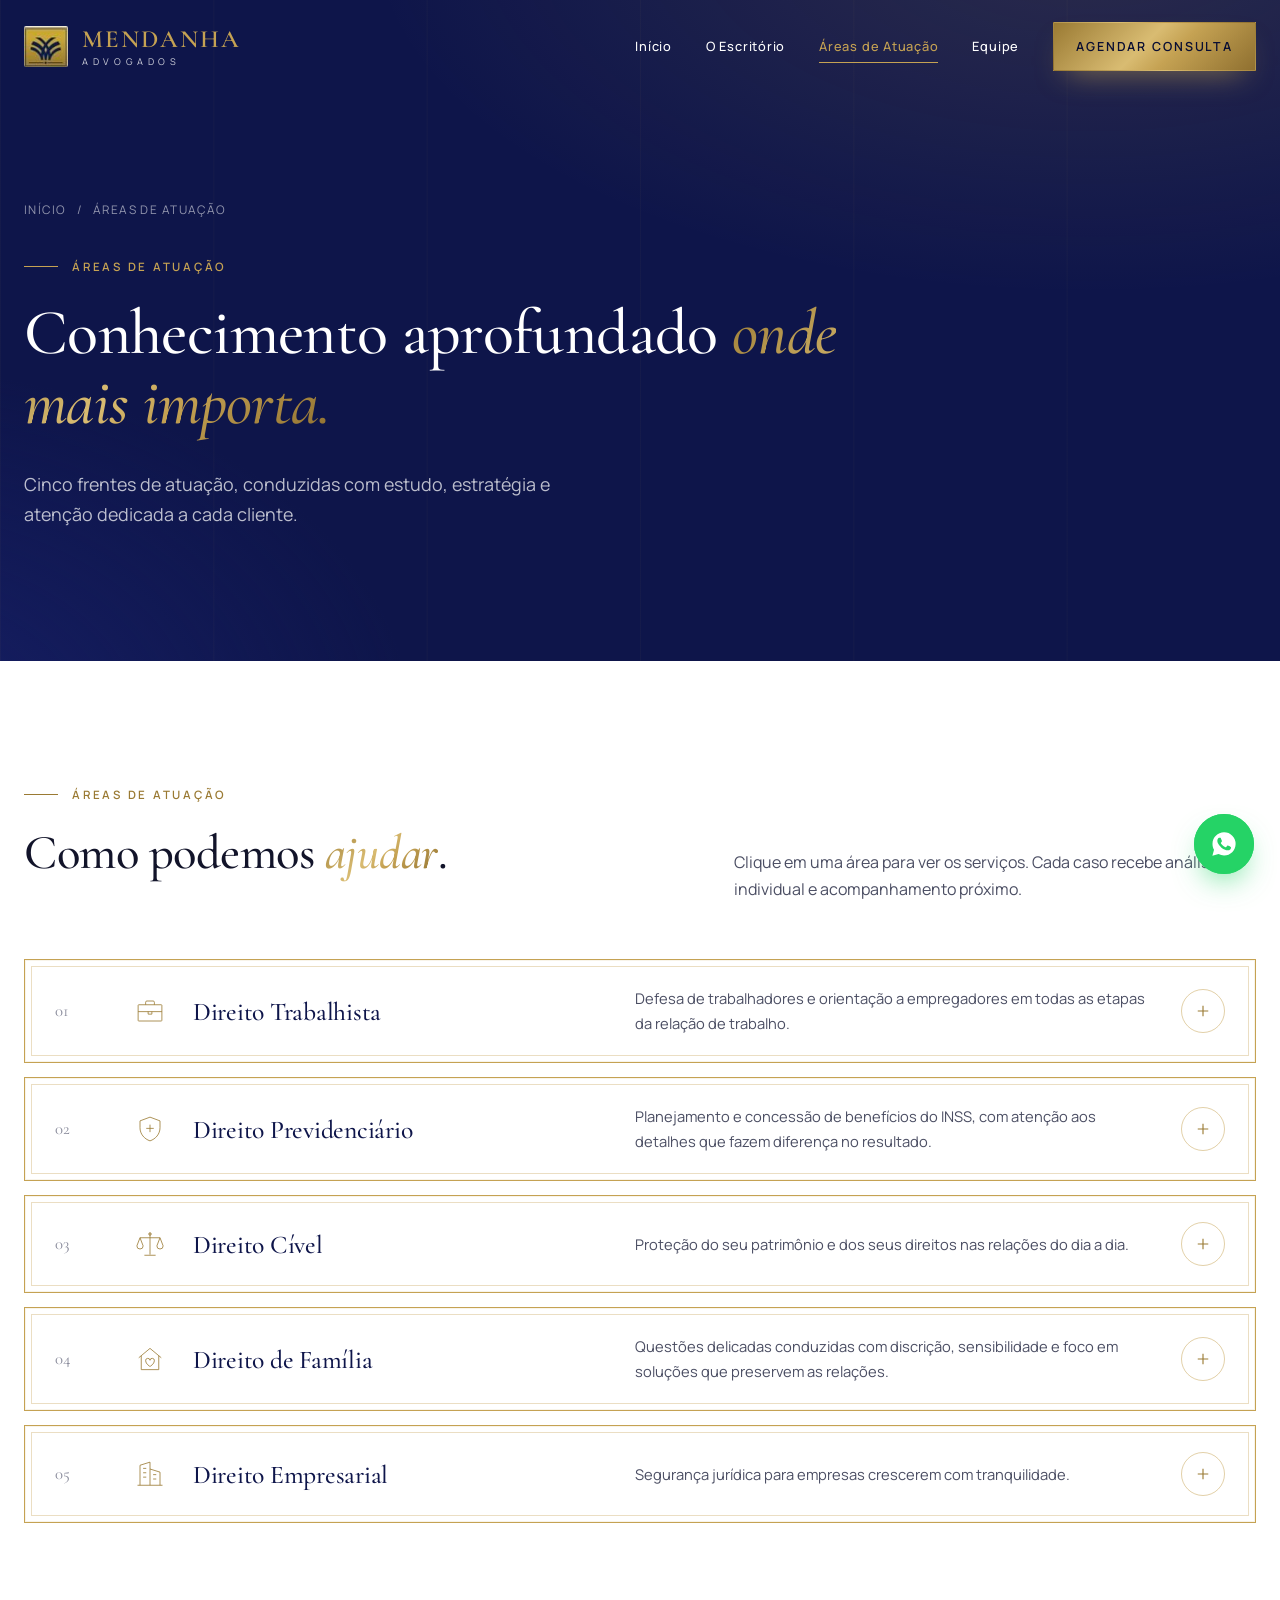
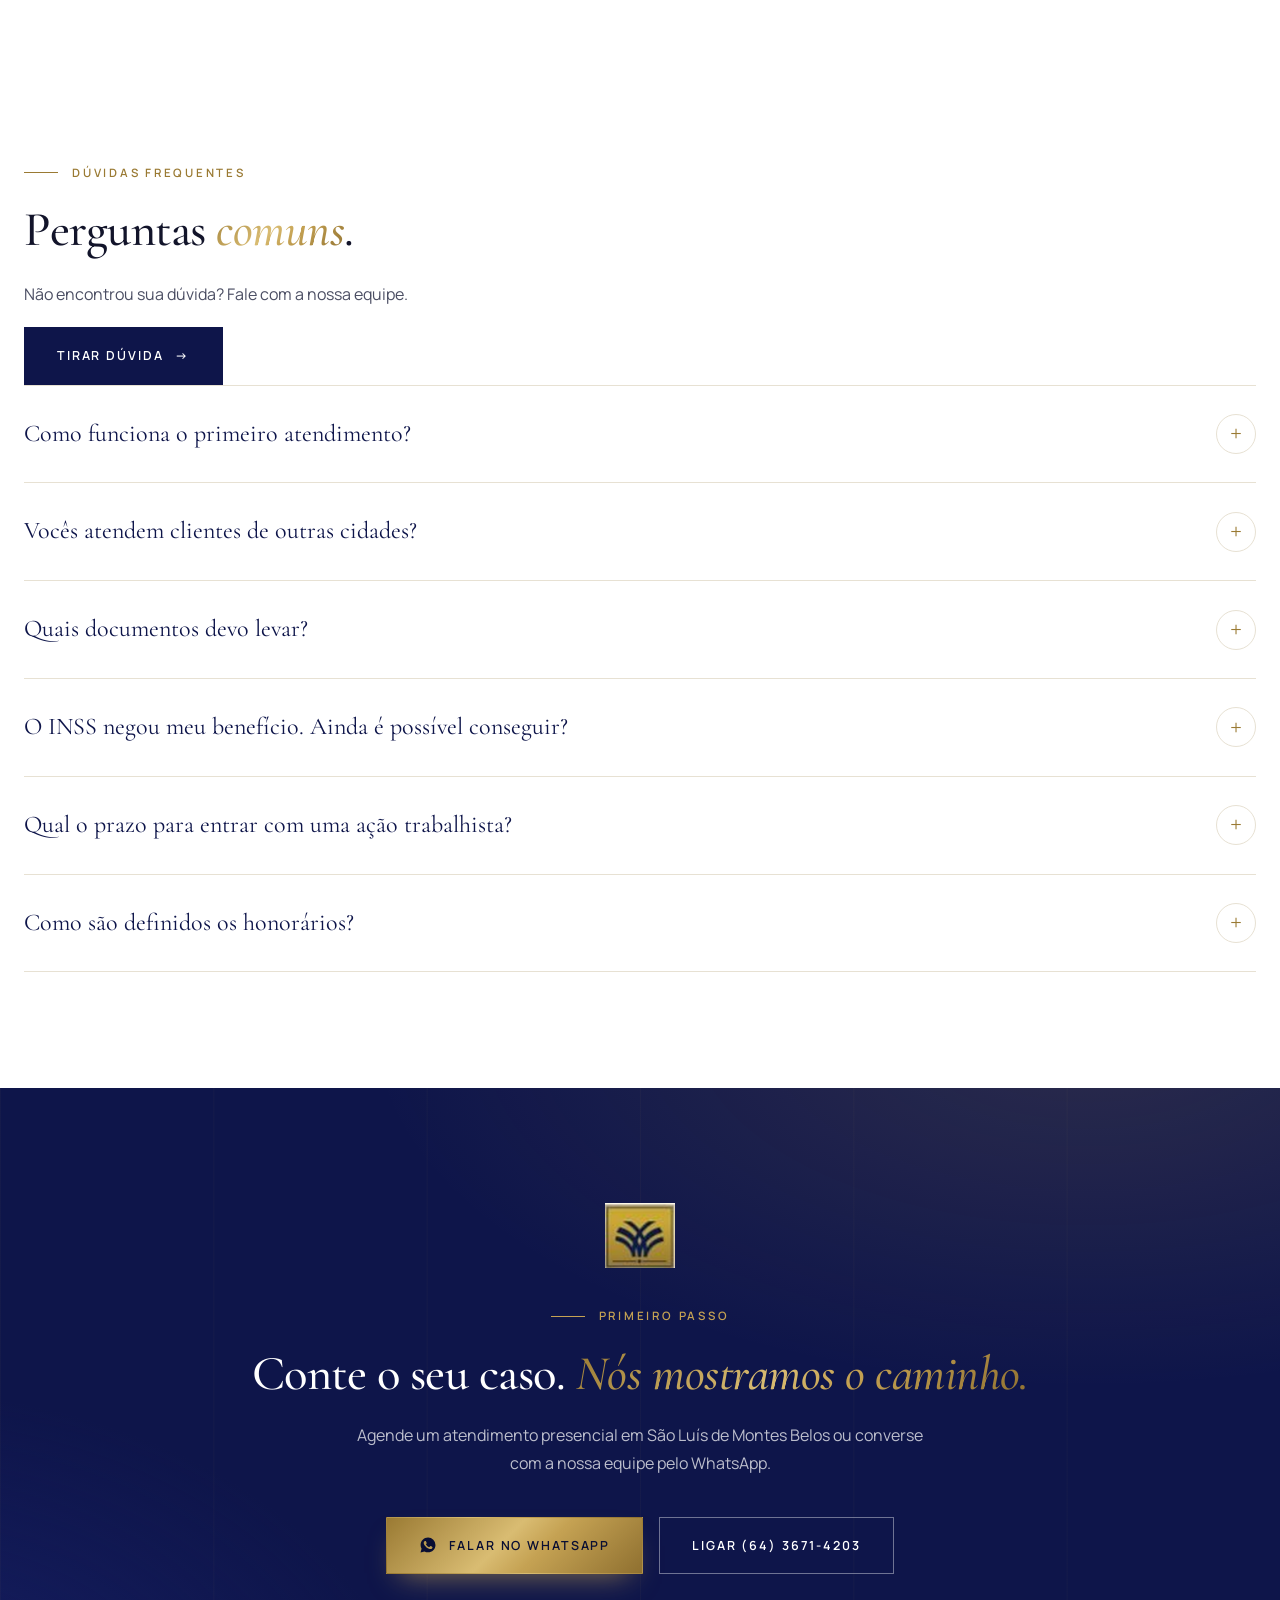
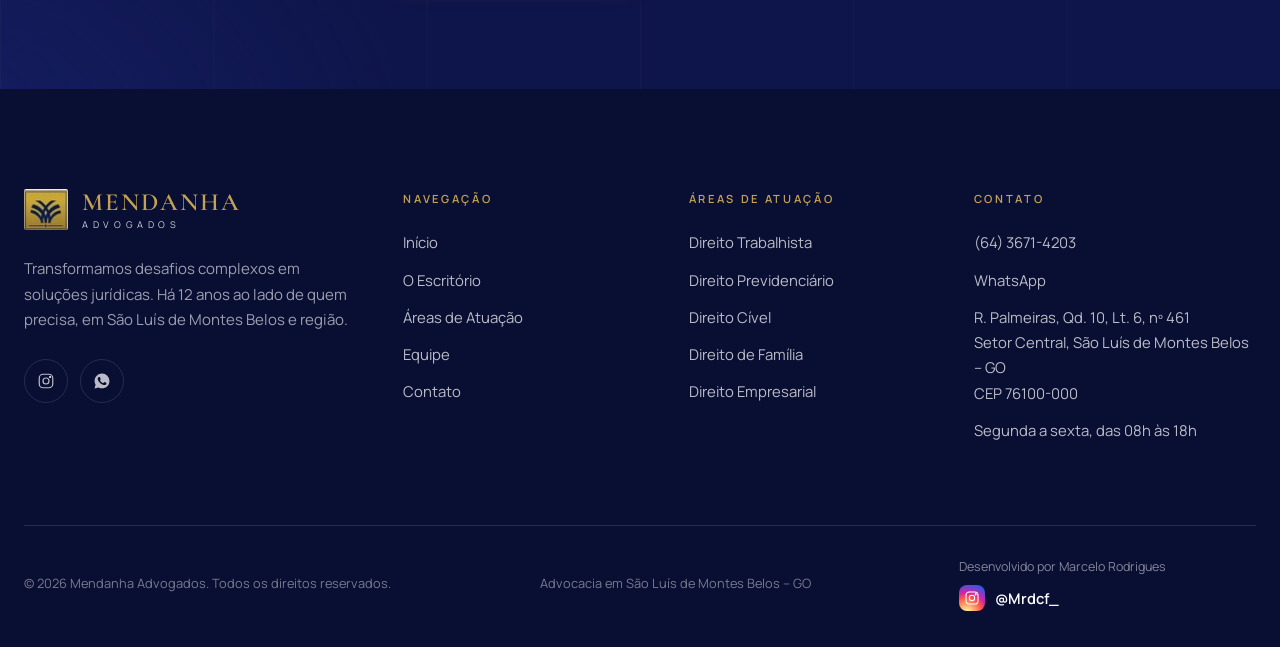
==== areas-de-atuacao.html @ 5f1b8358 "Mendanha-Adivogados" ====
<!doctype html>
<!-- Mendanha Advogados · ÁREAS DE ATUAÇÃO — as 5 áreas com todos os serviços (clique para abrir) e perguntas frequentes -->
<html lang="pt-BR" class="sem-js">
  <head>
    <meta charset="UTF-8" />
    <meta name="viewport" content="width=device-width, initial-scale=1" />
    <title>
      Áreas de Atuação | Advogado Trabalhista e Previdenciário em São Luís de
      Montes Belos - GO
    </title>
    <meta
      name="description"
      content="Direito Trabalhista, Previdenciário (INSS), Cível, Família e Empresarial em São Luís de Montes Belos - GO. Conheça os serviços do Mendanha Advogados."
    />
    <link
      rel="canonical"
      href="https://www.mendanhaadvogados.com.br/areas-de-atuacao.html"
    />
    <meta name="robots" content="index, follow, max-image-preview:large" />
    <meta name="theme-color" content="#0E154A" />

    <!-- SEO local -->
    <meta name="geo.region" content="BR-GO" />
    <meta name="geo.placename" content="São Luís de Montes Belos" />
    <meta name="geo.position" content="-16.5175625;-50.3688125" />
    <meta name="ICBM" content="-16.5175625, -50.3688125" />

    <!-- Compartilhamento (WhatsApp, Facebook, LinkedIn) -->
    <meta property="og:type" content="website" />
    <meta property="og:locale" content="pt_BR" />
    <meta property="og:site_name" content="Mendanha Advogados" />
    <meta
      property="og:title"
      content="Áreas de Atuação | Advogado Trabalhista e Previdenciário em São Luís de Montes Belos - GO"
    />
    <meta
      property="og:description"
      content="Direito Trabalhista, Previdenciário (INSS), Cível, Família e Empresarial em São Luís de Montes Belos - GO. Conheça os serviços do Mendanha Advogados."
    />
    <meta
      property="og:url"
      content="https://www.mendanhaadvogados.com.br/areas-de-atuacao.html"
    />
    <meta
      property="og:image"
      content="https://www.mendanhaadvogados.com.br/imagens/og-image.jpg"
    />
    <meta name="twitter:card" content="summary_large_image" />

    <link rel="icon" type="image/png" href="imagens/favicon.png" />
    <link rel="apple-touch-icon" href="imagens/apple-touch-icon.png" />
    <link rel="preconnect" href="https://fonts.googleapis.com" />
    <link rel="preconnect" href="https://fonts.gstatic.com" crossorigin />
    <link
      rel="stylesheet"
      href="https://fonts.googleapis.com/css2?family=Cormorant+Garamond:ital,wght@0,500;0,600;1,500&family=Manrope:wght@400;500;600&display=swap"
    />
    <link rel="stylesheet" href="estilo.css" />

    <!-- Dados estruturados para o Google -->
    <script type="application/ld+json">
      {
        "@context": "https://schema.org",
        "@type": ["LegalService", "LocalBusiness"],
        "@id": "https://www.mendanhaadvogados.com.br/#escritorio",
        "name": "Mendanha Advogados",
        "alternateName": "Mendanha - Advogados",
        "description": "Escritório de advocacia em São Luís de Montes Belos - GO, com atuação em Direito Trabalhista, Previdenciário, Cível, Família e Empresarial. 12 anos de experiência.",
        "url": "https://www.mendanhaadvogados.com.br/",
        "logo": "https://www.mendanhaadvogados.com.br/imagens/emblema.png",
        "image": [
          "https://www.mendanhaadvogados.com.br/imagens/og-image.jpg",
          "https://www.mendanhaadvogados.com.br/imagens/adriano.webp",
          "https://www.mendanhaadvogados.com.br/imagens/raquel.webp"
        ],
        "telephone": "+556436714203",
        "priceRange": "$$",
        "address": {
          "@type": "PostalAddress",
          "streetAddress": "R. Palmeiras, Qd. 10, Lt. 6, nº 461, Setor Central",
          "addressLocality": "São Luís de Montes Belos",
          "addressRegion": "GO",
          "postalCode": "76100-000",
          "addressCountry": "BR"
        },
        "geo": {
          "@type": "GeoCoordinates",
          "latitude": -16.5175625,
          "longitude": -50.3688125
        },
        "hasMap": "https://www.google.com/maps/search/?api=1&query=Mendanha%20Advogados%2C%20R.%20Palmeiras%2C%20461%2C%20S%C3%A3o%20Lu%C3%ADs%20de%20Montes%20Belos%20-%20GO",
        "openingHoursSpecification": [
          {
            "@type": "OpeningHoursSpecification",
            "dayOfWeek": [
              "Monday",
              "Tuesday",
              "Wednesday",
              "Thursday",
              "Friday"
            ],
            "opens": "08:00",
            "closes": "18:00"
          }
        ],
        "areaServed": [
          { "@type": "City", "name": "São Luís de Montes Belos" },
          { "@type": "State", "name": "Goiás" }
        ],
        "knowsAbout": [
          "Direito Trabalhista",
          "Direito Previdenciário",
          "Direito Cível",
          "Direito de Família",
          "Direito Empresarial"
        ],
        "sameAs": ["https://www.instagram.com/mendanhaadvogados/"],
        "employee": [
          {
            "@type": "Person",
            "name": "Adriano Luis Mendanha",
            "jobTitle": "Advogado e Presidente da OAB Subseção São Luís de Montes Belos",
            "image": "https://www.mendanhaadvogados.com.br/imagens/adriano.webp"
          },
          {
            "@type": "Person",
            "name": "Raquel Mendanha",
            "jobTitle": "Advogada",
            "image": "https://www.mendanhaadvogados.com.br/imagens/raquel.webp"
          },
          {
            "@type": "Person",
            "name": "Aline Vieira",
            "jobTitle": "Advogada",
            "image": "https://www.mendanhaadvogados.com.br/imagens/aline.webp"
          },
          {
            "@type": "Person",
            "name": "Flaviany Mendanha",
            "jobTitle": "Administração",
            "image": "https://www.mendanhaadvogados.com.br/imagens/flaviany.webp"
          }
        ],
        "contactPoint": {
          "@type": "ContactPoint",
          "telephone": "+556436714203",
          "contactType": "customer service",
          "areaServed": "BR",
          "availableLanguage": "Portuguese"
        }
      }
    </script>
    <script type="application/ld+json">
      {
        "@context": "https://schema.org",
        "@type": "BreadcrumbList",
        "itemListElement": [
          {
            "@type": "ListItem",
            "position": 1,
            "name": "Início",
            "item": "https://www.mendanhaadvogados.com.br/"
          },
          {
            "@type": "ListItem",
            "position": 2,
            "name": "Áreas de Atuação",
            "item": "https://www.mendanhaadvogados.com.br/areas-de-atuacao.html"
          }
        ]
      }
    </script>
    <script type="application/ld+json">
      {
        "@context": "https://schema.org",
        "@type": "FAQPage",
        "mainEntity": [
          {
            "@type": "Question",
            "name": "Como funciona o primeiro atendimento?",
            "acceptedAnswer": {
              "@type": "Answer",
              "text": "É uma conversa para entendermos sua situação e explicarmos as possibilidades. Pode ser presencial, em nosso escritório em São Luís de Montes Belos, ou on-line."
            }
          },
          {
            "@type": "Question",
            "name": "Vocês atendem clientes de outras cidades?",
            "acceptedAnswer": {
              "@type": "Answer",
              "text": "Sim. Atendemos toda a região e também clientes de outras cidades, com reuniões on-line, envio digital de documentos e assinatura eletrônica."
            }
          },
          {
            "@type": "Question",
            "name": "Quais documentos devo levar?",
            "acceptedAnswer": {
              "@type": "Answer",
              "text": "Tudo o que estiver relacionado ao caso: documentos pessoais, contratos, carteira de trabalho, comprovantes, laudos médicos, extrato do CNIS e mensagens. Na dúvida, traga — nós ajudamos a organizar."
            }
          },
          {
            "@type": "Question",
            "name": "O INSS negou meu benefício. Ainda é possível conseguir?",
            "acceptedAnswer": {
              "@type": "Answer",
              "text": "Em muitos casos, sim. Analisamos o motivo do indeferimento e avaliamos o recurso administrativo ou a ação judicial mais adequada."
            }
          },
          {
            "@type": "Question",
            "name": "Qual o prazo para entrar com uma ação trabalhista?",
            "acceptedAnswer": {
              "@type": "Answer",
              "text": "Em regra, até 2 anos após o fim do contrato, podendo cobrar direitos dos últimos 5 anos. Por isso, é importante buscar orientação o quanto antes."
            }
          },
          {
            "@type": "Question",
            "name": "Como são definidos os honorários?",
            "acceptedAnswer": {
              "@type": "Answer",
              "text": "Os honorários são apresentados com transparência após a análise do caso, observando a tabela da OAB-GO, e formalizados em contrato."
            }
          }
        ]
      }
    </script>
  </head>
  <body>
    <a class="pular-conteudo" href="#conteudo">Pular para o conteúdo</a>
    <header class="cabecalho">
      <div class="limite">
        <a
          href="index.html"
          class="marca"
          aria-label="Mendanha Advogados — página inicial"
        >
          <img src="imagens/emblema.png" alt="" width="44" height="41" />
          <span class="marca-texto"
            ><strong>MENDANHA</strong><span>Advogados</span></span
          >
        </a>
        <button
          class="botao-menu"
          aria-label="Abrir menu"
          aria-expanded="false"
          aria-controls="menu"
        >
          <span></span><span></span><span></span>
        </button>
        <nav class="menu" id="menu" aria-label="Principal">
          <a href="index.html">Início</a>
          <a href="escritorio.html">O Escritório</a>
          <a href="areas-de-atuacao.html" class="ativo" aria-current="page"
            >Áreas de Atuação</a
          >
          <a href="equipe.html">Equipe</a>
          <a href="contato.html" class="botao botao-dourado"
            >Agendar consulta</a
          >
        </nav>
      </div>
    </header>

    <main id="conteudo">
      <!-- ===================== TÍTULO DA PÁGINA ===================== -->
      <section class="titulo-pagina escuro escuro-textura linhas-douradas">
        <div class="limite">
          <nav class="trilha revelar" aria-label="Você está em">
            <a href="index.html">Início</a><span>/</span
            ><span>Áreas de Atuação</span>
          </nav>
          <span class="sobretitulo revelar">Áreas de atuação</span>
          <h1 class="revelar atraso-1">
            Conhecimento aprofundado
            <span class="destaque-dourado">onde mais importa.</span>
          </h1>
          <p class="texto-destaque revelar atraso-2">
            Cinco frentes de atuação, conduzidas com estudo, estratégia e
            atenção dedicada a cada cliente.
          </p>
        </div>
      </section>
      <!-- ===================== ÁREAS DE ATUAÇÃO (clique para ver os serviços) ===================== -->
      <section class="secao fundo-branco" aria-labelledby="areas-titulo">
        <div class="limite">
          <div class="secao-cabecalho">
            <div class="revelar">
              <span class="sobretitulo">Áreas de atuação</span>
              <h2 id="areas-titulo">
                Como podemos <span class="destaque-dourado">ajudar</span>.
              </h2>
            </div>
            <p class="revelar atraso-1">
              Clique em uma área para ver os serviços. Cada caso recebe análise
              individual e acompanhamento próximo.
            </p>
          </div>
          <div class="areas-lista">
            <details class="area-item revelar" id="trabalhista">
              <summary class="area-linha">
                <span class="numero">01</span>
                <svg
                  class="area-icone"
                  viewBox="0 0 48 48"
                  fill="none"
                  stroke="currentColor"
                  stroke-width="1.3"
                  aria-hidden="true"
                >
                  <rect x="5" y="14" width="38" height="26" rx="1" />
                  <path
                    d="M17 14v-4a2 2 0 0 1 2-2h10a2 2 0 0 1 2 2v4M5 25h38M21 25v4h6v-4"
                  />
                </svg>
                <h3>Direito Trabalhista</h3>
                <p>
                  Defesa de trabalhadores e orientação a empregadores em todas
                  as etapas da relação de trabalho.
                </p>
                <span class="botao-seta"
                  ><svg
                    viewBox="0 0 24 24"
                    fill="none"
                    stroke="currentColor"
                    stroke-width="1.5"
                    aria-hidden="true"
                  >
                    <path d="M12 5v14M5 12h14" /></svg
                ></span>
              </summary>
              <div class="area-conteudo">
                <div class="servicos-lista">
                  <div class="servico">
                    <h4>Verbas rescisórias</h4>
                    <p>
                      Cálculo e cobrança de saldo de salário, férias, 13º, FGTS
                      e multa de 40%.
                    </p>
                  </div>
                  <div class="servico">
                    <h4>Horas extras e adicionais</h4>
                    <p>
                      Jornada, insalubridade, periculosidade e adicional
                      noturno.
                    </p>
                  </div>
                  <div class="servico">
                    <h4>Assédio moral e sexual</h4>
                    <p>
                      Proteção da dignidade e reparação por danos no ambiente de
                      trabalho.
                    </p>
                  </div>
                  <div class="servico">
                    <h4>Acidente e doença ocupacional</h4>
                    <p>
                      Estabilidade, indenizações e reconhecimento do nexo com o
                      trabalho.
                    </p>
                  </div>
                  <div class="servico">
                    <h4>Vínculo empregatício</h4>
                    <p>
                      Reconhecimento de vínculo e anotação na carteira de
                      trabalho.
                    </p>
                  </div>
                  <div class="servico">
                    <h4>Assessoria a empresas</h4>
                    <p>
                      Prevenção de passivos, contratos e defesa em reclamações
                      trabalhistas.
                    </p>
                  </div>
                </div>
                <a
                  class="link-seta"
                  href="https://wa.me/message/4RAAFVGWKLFQA1"
                  target="_blank"
                  rel="noopener"
                  >Falar sobre meu caso <span>→</span></a
                >
              </div>
            </details>
            <details class="area-item revelar" id="previdenciario">
              <summary class="area-linha">
                <span class="numero">02</span>
                <svg
                  class="area-icone"
                  viewBox="0 0 48 48"
                  fill="none"
                  stroke="currentColor"
                  stroke-width="1.3"
                  aria-hidden="true"
                >
                  <path
                    d="M24 5 8 11v11c0 10 7 18 16 21 9-3 16-11 16-21V11L24 5Z"
                  />
                  <path d="M24 17v12M18 23h12" />
                </svg>
                <h3>Direito Previdenciário</h3>
                <p>
                  Planejamento e concessão de benefícios do INSS, com atenção
                  aos detalhes que fazem diferença no resultado.
                </p>
                <span class="botao-seta"
                  ><svg
                    viewBox="0 0 24 24"
                    fill="none"
                    stroke="currentColor"
                    stroke-width="1.5"
                    aria-hidden="true"
                  >
                    <path d="M12 5v14M5 12h14" /></svg
                ></span>
              </summary>
              <div class="area-conteudo">
                <div class="servicos-lista">
                  <div class="servico">
                    <h4>Aposentadorias</h4>
                    <p>
                      Por idade, tempo de contribuição, especial, rural e
                      híbrida (rural + urbana).
                    </p>
                  </div>
                  <div class="servico">
                    <h4>Salário-maternidade</h4>
                    <p>
                      Inclusive em casos de adoção, guarda para adoção e
                      múltiplos vínculos.
                    </p>
                  </div>
                  <div class="servico">
                    <h4>Auxílio por incapacidade</h4>
                    <p>
                      Auxílio-doença, aposentadoria por invalidez e
                      auxílio-acidente.
                    </p>
                  </div>
                  <div class="servico">
                    <h4>BPC/LOAS</h4>
                    <p>
                      Benefício assistencial à pessoa com deficiência —
                      incluindo pessoas com TEA — e ao idoso.
                    </p>
                  </div>
                  <div class="servico">
                    <h4>Pensão por morte</h4>
                    <p>Garantia do benefício aos dependentes do segurado.</p>
                  </div>
                  <div class="servico">
                    <h4>Revisões e planejamento</h4>
                    <p>
                      Revisão de benefícios e planejamento previdenciário
                      personalizado.
                    </p>
                  </div>
                </div>
                <a
                  class="link-seta"
                  href="https://wa.me/message/4RAAFVGWKLFQA1"
                  target="_blank"
                  rel="noopener"
                  >Falar sobre meu caso <span>→</span></a
                >
              </div>
            </details>
            <details class="area-item revelar" id="civel">
              <summary class="area-linha">
                <span class="numero">03</span>
                <svg
                  class="area-icone"
                  viewBox="0 0 48 48"
                  fill="none"
                  stroke="currentColor"
                  stroke-width="1.3"
                  aria-hidden="true"
                >
                  <path
                    d="M24 6v35M15 42h18M8 14h32M8 14 3 27a5 5 0 0 0 10 0L8 14Zm32 0-5 13a5 5 0 0 0 10 0l-5-13Z"
                  />
                  <circle cx="24" cy="8" r="2" />
                </svg>
                <h3>Direito Cível</h3>
                <p>
                  Proteção do seu patrimônio e dos seus direitos nas relações do
                  dia a dia.
                </p>
                <span class="botao-seta"
                  ><svg
                    viewBox="0 0 24 24"
                    fill="none"
                    stroke="currentColor"
                    stroke-width="1.5"
                    aria-hidden="true"
                  >
                    <path d="M12 5v14M5 12h14" /></svg
                ></span>
              </summary>
              <div class="area-conteudo">
                <div class="servicos-lista">
                  <div class="servico">
                    <h4>Contratos</h4>
                    <p>
                      Elaboração, revisão e discussão de contratos em geral.
                    </p>
                  </div>
                  <div class="servico">
                    <h4>Indenizações</h4>
                    <p>Ações por danos materiais e morais.</p>
                  </div>
                  <div class="servico">
                    <h4>Direito do consumidor</h4>
                    <p>
                      Cobranças indevidas, negativação, produtos e serviços com
                      defeito.
                    </p>
                  </div>
                  <div class="servico">
                    <h4>Imobiliário</h4>
                    <p>
                      Compra e venda, usucapião, locação e regularização de
                      imóveis.
                    </p>
                  </div>
                  <div class="servico">
                    <h4>Cobranças e execuções</h4>
                    <p>Recuperação de créditos e defesa em execuções.</p>
                  </div>
                  <div class="servico">
                    <h4>Processo civil</h4>
                    <p>
                      Atuação técnica em todas as instâncias da Justiça comum.
                    </p>
                  </div>
                </div>
                <a
                  class="link-seta"
                  href="https://wa.me/message/4RAAFVGWKLFQA1"
                  target="_blank"
                  rel="noopener"
                  >Falar sobre meu caso <span>→</span></a
                >
              </div>
            </details>
            <details class="area-item revelar" id="familia">
              <summary class="area-linha">
                <span class="numero">04</span>
                <svg
                  class="area-icone"
                  viewBox="0 0 48 48"
                  fill="none"
                  stroke="currentColor"
                  stroke-width="1.3"
                  aria-hidden="true"
                >
                  <path d="M6 22 24 7l18 15M10 19v22h28V19" />
                  <path
                    d="M24 36s-7-4.2-7-9a3.5 3.5 0 0 1 7-1 3.5 3.5 0 0 1 7 1c0 4.8-7 9-7 9Z"
                  />
                </svg>
                <h3>Direito de Família</h3>
                <p>
                  Questões delicadas conduzidas com discrição, sensibilidade e
                  foco em soluções que preservem as relações.
                </p>
                <span class="botao-seta"
                  ><svg
                    viewBox="0 0 24 24"
                    fill="none"
                    stroke="currentColor"
                    stroke-width="1.5"
                    aria-hidden="true"
                  >
                    <path d="M12 5v14M5 12h14" /></svg
                ></span>
              </summary>
              <div class="area-conteudo">
                <div class="servicos-lista">
                  <div class="servico">
                    <h4>Divórcio</h4>
                    <p>Consensual ou litigioso, judicial ou em cartório.</p>
                  </div>
                  <div class="servico">
                    <h4>União estável</h4>
                    <p>Reconhecimento, dissolução e partilha de bens.</p>
                  </div>
                  <div class="servico">
                    <h4>Guarda e convivência</h4>
                    <p>
                      Guarda compartilhada ou unilateral e regime de
                      convivência.
                    </p>
                  </div>
                  <div class="servico">
                    <h4>Pensão alimentícia</h4>
                    <p>Fixação, revisão, exoneração e execução de alimentos.</p>
                  </div>
                  <div class="servico">
                    <h4>Inventário e partilha</h4>
                    <p>
                      Judicial ou extrajudicial, com planejamento sucessório.
                    </p>
                  </div>
                  <div class="servico">
                    <h4>Paternidade</h4>
                    <p>Investigação e reconhecimento de paternidade.</p>
                  </div>
                </div>
                <a
                  class="link-seta"
                  href="https://wa.me/message/4RAAFVGWKLFQA1"
                  target="_blank"
                  rel="noopener"
                  >Falar sobre meu caso <span>→</span></a
                >
              </div>
            </details>
            <details class="area-item revelar" id="empresarial">
              <summary class="area-linha">
                <span class="numero">05</span>
                <svg
                  class="area-icone"
                  viewBox="0 0 48 48"
                  fill="none"
                  stroke="currentColor"
                  stroke-width="1.3"
                  aria-hidden="true"
                >
                  <path
                    d="M8 42V10l16-5v37M24 16l16 5v21M4 42h40M13 15h5M13 22h5M13 29h5M29 25h5M29 32h5"
                  />
                </svg>
                <h3>Direito Empresarial</h3>
                <p>
                  Segurança jurídica para empresas crescerem com tranquilidade.
                </p>
                <span class="botao-seta"
                  ><svg
                    viewBox="0 0 24 24"
                    fill="none"
                    stroke="currentColor"
                    stroke-width="1.5"
                    aria-hidden="true"
                  >
                    <path d="M12 5v14M5 12h14" /></svg
                ></span>
              </summary>
              <div class="area-conteudo">
                <div class="servicos-lista">
                  <div class="servico">
                    <h4>Constituição de empresas</h4>
                    <p>Abertura, contrato social e alterações societárias.</p>
                  </div>
                  <div class="servico">
                    <h4>Contratos empresariais</h4>
                    <p>
                      Elaboração e revisão de contratos com clientes,
                      fornecedores e parceiros.
                    </p>
                  </div>
                  <div class="servico">
                    <h4>Assessoria preventiva</h4>
                    <p>Consultoria contínua para reduzir riscos jurídicos.</p>
                  </div>
                  <div class="servico">
                    <h4>Recuperação de crédito</h4>
                    <p>Cobrança extrajudicial e judicial de inadimplentes.</p>
                  </div>
                  <div class="servico">
                    <h4>Relações de trabalho</h4>
                    <p>Rotinas trabalhistas e prevenção de passivos.</p>
                  </div>
                  <div class="servico">
                    <h4>Negociações</h4>
                    <p>
                      Apoio jurídico em acordos, parcerias e negociações
                      estratégicas.
                    </p>
                  </div>
                </div>
                <a
                  class="link-seta"
                  href="https://wa.me/message/4RAAFVGWKLFQA1"
                  target="_blank"
                  rel="noopener"
                  >Falar sobre meu caso <span>→</span></a
                >
              </div>
            </details>
          </div>
        </div>
      </section>
      <!-- ===================== PERGUNTAS FREQUENTES ===================== -->
      <section
        class="secao fundo-branco"
        id="duvidas"
        aria-labelledby="faq-titulo"
      >
        <div class="limite duas-colunas" style="align-items: start">
          <div class="revelar">
            <span class="sobretitulo">Dúvidas frequentes</span>
            <h2 id="faq-titulo">
              Perguntas <span class="destaque-dourado">comuns</span>.
            </h2>
            <p>Não encontrou sua dúvida? Fale com a nossa equipe.</p>
            <a
              class="botao botao-azul"
              href="https://wa.me/message/4RAAFVGWKLFQA1"
              target="_blank"
              rel="noopener"
              >Tirar dúvida <span class="seta">→</span></a
            >
          </div>
          <div class="duvidas-lista revelar atraso-1">
            <details>
              <summary>Como funciona o primeiro atendimento?</summary>
              <p>
                É uma conversa para entendermos sua situação e explicarmos as
                possibilidades. Pode ser presencial, em nosso escritório em São
                Luís de Montes Belos, ou on-line.
              </p>
            </details>
            <details>
              <summary>Vocês atendem clientes de outras cidades?</summary>
              <p>
                Sim. Atendemos toda a região e também clientes de outras
                cidades, com reuniões on-line, envio digital de documentos e
                assinatura eletrônica.
              </p>
            </details>
            <details>
              <summary>Quais documentos devo levar?</summary>
              <p>
                Tudo o que estiver relacionado ao caso: documentos pessoais,
                contratos, carteira de trabalho, comprovantes, laudos médicos,
                extrato do CNIS e mensagens. Na dúvida, traga — nós ajudamos a
                organizar.
              </p>
            </details>
            <details>
              <summary>
                O INSS negou meu benefício. Ainda é possível conseguir?
              </summary>
              <p>
                Em muitos casos, sim. Analisamos o motivo do indeferimento e
                avaliamos o recurso administrativo ou a ação judicial mais
                adequada.
              </p>
            </details>
            <details>
              <summary>
                Qual o prazo para entrar com uma ação trabalhista?
              </summary>
              <p>
                Em regra, até 2 anos após o fim do contrato, podendo cobrar
                direitos dos últimos 5 anos. Por isso, é importante buscar
                orientação o quanto antes.
              </p>
            </details>
            <details>
              <summary>Como são definidos os honorários?</summary>
              <p>
                Os honorários são apresentados com transparência após a análise
                do caso, observando a tabela da OAB-GO, e formalizados em
                contrato.
              </p>
            </details>
          </div>
        </div>
      </section>
      <!-- ===================== CHAMADA FINAL ===================== -->
      <section class="secao chamada escuro escuro-textura linhas-douradas">
        <div class="limite">
          <img
            class="chamada-emblema revelar"
            src="imagens/emblema.png"
            alt=""
            width="70"
            height="65"
            loading="lazy"
          />
          <span class="sobretitulo revelar">Primeiro passo</span>
          <h2 class="revelar atraso-1">
            Conte o seu caso.
            <span class="destaque-dourado">Nós mostramos o caminho.</span>
          </h2>
          <p class="revelar atraso-2">
            Agende um atendimento presencial em São Luís de Montes Belos ou
            converse com a nossa equipe pelo WhatsApp.
          </p>
          <div class="acoes revelar atraso-3">
            <a
              class="botao botao-dourado"
              href="https://wa.me/message/4RAAFVGWKLFQA1"
              target="_blank"
              rel="noopener"
              ><svg viewBox="0 0 24 24" fill="currentColor" aria-hidden="true">
                <path
                  d="M12.04 2C6.58 2 2.13 6.45 2.13 11.91c0 1.75.46 3.45 1.32 4.95L2.05 22l5.25-1.38a9.9 9.9 0 0 0 4.74 1.21h.01c5.46 0 9.91-4.45 9.91-9.91A9.86 9.86 0 0 0 12.04 2Zm5.8 14.06c-.24.68-1.42 1.3-1.95 1.35-.5.05-1.13.07-1.82-.11-.42-.13-.96-.31-1.65-.61-2.9-1.25-4.79-4.17-4.94-4.36-.14-.2-1.18-1.57-1.18-3 0-1.42.75-2.12 1.01-2.41.27-.29.58-.36.78-.36h.56c.18 0 .42-.07.66.5.24.58.82 2 .89 2.15.07.14.12.31.02.5-.1.2-.14.31-.29.48-.14.17-.3.38-.43.51-.14.14-.29.3-.13.59.17.29.74 1.22 1.59 1.98 1.09.97 2.01 1.27 2.3 1.42.29.14.45.12.62-.07.17-.2.71-.83.9-1.12.19-.29.38-.24.64-.14.27.1 1.68.79 1.97.94.29.14.48.21.55.33.07.12.07.7-.17 1.38Z"
                />
              </svg>
              Falar no WhatsApp</a
            >
            <a class="botao botao-contorno" href="tel:+556436714203"
              >Ligar (64) 3671-4203</a
            >
          </div>
        </div>
      </section>
    </main>

    <footer class="rodape">
      <div class="limite">
        <div class="rodape-grade">
          <div>
            <a href="index.html" class="marca"
              ><img
                src="imagens/emblema.png"
                alt=""
                width="44"
                height="41"
                loading="lazy"
              /><span class="marca-texto"
                ><strong>MENDANHA</strong><span>Advogados</span></span
              ></a
            >
            <p>
              Transformamos desafios complexos em soluções jurídicas. Há 12 anos
              ao lado de quem precisa, em São Luís de Montes Belos e região.
            </p>
            <div class="redes-sociais">
              <a
                href="https://www.instagram.com/mendanhaadvogados/"
                target="_blank"
                rel="noopener"
                aria-label="Instagram"
                ><svg
                  viewBox="0 0 24 24"
                  fill="none"
                  stroke="currentColor"
                  stroke-width="1.6"
                  aria-hidden="true"
                >
                  <rect x="3" y="3" width="18" height="18" rx="5" />
                  <circle cx="12" cy="12" r="4" />
                  <circle cx="17.5" cy="6.5" r=".8" fill="currentColor" /></svg
              ></a>
              <a
                href="https://wa.me/message/4RAAFVGWKLFQA1"
                target="_blank"
                rel="noopener"
                aria-label="WhatsApp"
                ><svg
                  viewBox="0 0 24 24"
                  fill="currentColor"
                  aria-hidden="true"
                >
                  <path
                    d="M12.04 2C6.58 2 2.13 6.45 2.13 11.91c0 1.75.46 3.45 1.32 4.95L2.05 22l5.25-1.38a9.9 9.9 0 0 0 4.74 1.21h.01c5.46 0 9.91-4.45 9.91-9.91A9.86 9.86 0 0 0 12.04 2Zm5.8 14.06c-.24.68-1.42 1.3-1.95 1.35-.5.05-1.13.07-1.82-.11-.42-.13-.96-.31-1.65-.61-2.9-1.25-4.79-4.17-4.94-4.36-.14-.2-1.18-1.57-1.18-3 0-1.42.75-2.12 1.01-2.41.27-.29.58-.36.78-.36h.56c.18 0 .42-.07.66.5.24.58.82 2 .89 2.15.07.14.12.31.02.5-.1.2-.14.31-.29.48-.14.17-.3.38-.43.51-.14.14-.29.3-.13.59.17.29.74 1.22 1.59 1.98 1.09.97 2.01 1.27 2.3 1.42.29.14.45.12.62-.07.17-.2.71-.83.9-1.12.19-.29.38-.24.64-.14.27.1 1.68.79 1.97.94.29.14.48.21.55.33.07.12.07.7-.17 1.38Z"
                  /></svg
              ></a>
            </div>
          </div>
          <div>
            <h5>Navegação</h5>
            <ul>
              <li><a href="index.html">Início</a></li>
              <li><a href="escritorio.html">O Escritório</a></li>
              <li><a href="areas-de-atuacao.html">Áreas de Atuação</a></li>
              <li><a href="equipe.html">Equipe</a></li>
              <li><a href="contato.html">Contato</a></li>
            </ul>
          </div>
          <div>
            <h5>Áreas de atuação</h5>
            <ul>
              <li>
                <a href="areas-de-atuacao.html#trabalhista"
                  >Direito Trabalhista</a
                >
              </li>
              <li>
                <a href="areas-de-atuacao.html#previdenciario"
                  >Direito Previdenciário</a
                >
              </li>
              <li><a href="areas-de-atuacao.html#civel">Direito Cível</a></li>
              <li>
                <a href="areas-de-atuacao.html#familia">Direito de Família</a>
              </li>
              <li>
                <a href="areas-de-atuacao.html#empresarial"
                  >Direito Empresarial</a
                >
              </li>
            </ul>
          </div>
          <div>
            <h5>Contato</h5>
            <address style="font-style: normal">
              <ul>
                <li><a href="tel:+556436714203">(64) 3671-4203</a></li>
                <li>
                  <a
                    href="https://wa.me/message/4RAAFVGWKLFQA1"
                    target="_blank"
                    rel="noopener"
                    >WhatsApp</a
                  >
                </li>
                <li>
                  R. Palmeiras, Qd. 10, Lt. 6, nº 461<br />Setor Central, São
                  Luís de Montes Belos – GO<br />CEP 76100-000
                </li>
                <li>Segunda a sexta, das 08h às 18h</li>
              </ul>
            </address>
          </div>
        </div>
        <div class="rodape-base">
          <span
            >© <span data-ano>2026</span> Mendanha Advogados. Todos os direitos
            reservados.</span
          >
          <span>Advocacia em São Luís de Montes Belos – GO</span>
          <a
            class="credito-dev"
            href="https://www.instagram.com/mrdcf_/"
            target="_blank"
            rel="noopener"
          >
            <span class="credito-texto"
              >Desenvolvido por Marcelo Rodrigues</span
            >
            <span class="credito-instagram"
              ><i class="icone-instagram"
                ><svg
                  viewBox="0 0 24 24"
                  fill="none"
                  stroke="currentColor"
                  stroke-width="1.6"
                  aria-hidden="true"
                >
                  <rect x="3" y="3" width="18" height="18" rx="5" />
                  <circle cx="12" cy="12" r="4" />
                  <circle
                    cx="17.5"
                    cy="6.5"
                    r=".8"
                    fill="currentColor"
                  /></svg></i
              >@Mrdcf_</span
            >
          </a>
        </div>
      </div>
    </footer>

    <a
      class="botao-whatsapp"
      href="https://wa.me/message/4RAAFVGWKLFQA1"
      target="_blank"
      rel="noopener"
      aria-label="Falar com o escritório pelo WhatsApp"
      ><svg viewBox="0 0 24 24" fill="currentColor" aria-hidden="true">
        <path
          d="M12.04 2C6.58 2 2.13 6.45 2.13 11.91c0 1.75.46 3.45 1.32 4.95L2.05 22l5.25-1.38a9.9 9.9 0 0 0 4.74 1.21h.01c5.46 0 9.91-4.45 9.91-9.91A9.86 9.86 0 0 0 12.04 2Zm5.8 14.06c-.24.68-1.42 1.3-1.95 1.35-.5.05-1.13.07-1.82-.11-.42-.13-.96-.31-1.65-.61-2.9-1.25-4.79-4.17-4.94-4.36-.14-.2-1.18-1.57-1.18-3 0-1.42.75-2.12 1.01-2.41.27-.29.58-.36.78-.36h.56c.18 0 .42-.07.66.5.24.58.82 2 .89 2.15.07.14.12.31.02.5-.1.2-.14.31-.29.48-.14.17-.3.38-.43.51-.14.14-.29.3-.13.59.17.29.74 1.22 1.59 1.98 1.09.97 2.01 1.27 2.3 1.42.29.14.45.12.62-.07.17-.2.71-.83.9-1.12.19-.29.38-.24.64-.14.27.1 1.68.79 1.97.94.29.14.48.21.55.33.07.12.07.7-.17 1.38Z"
        /></svg
    ></a>

    <script src="script.js" defer></script>
  </body>
</html>
---- estilo.css ----
/* =========================================================
   Mendanha Advogados — estilo.css
   ---------------------------------------------------------
   Cores da marca: azul-marinho + dourado (identidade do logo).
   Para trocar uma cor do site inteiro, altere a variável em :root.

   Guia rápido das principais classes:
   .cabecalho / .menu ........ barra fixa do topo e links
   .topo ..................... primeira dobra (foto do Dr. Adriano)
   .secao .................... espaçamento padrão das seções
   .fundo-creme / .fundo-branco / .escuro ... cor de fundo da seção
   .sobretitulo .............. texto pequeno dourado acima dos títulos
   .destaque-dourado ......... palavra em itálico dourado nos títulos
   .botao (+ -dourado, -azul, -contorno) ... botões
   .area-item / .area-linha .. cards das áreas de atuação (abrem ao clicar)
   .diferencial .............. cards com borda dourada
   .carrossel / .membro ...... carrossel contínuo da equipe
   .curriculo ................ currículo de cada profissional
   .duvidas-lista ............ perguntas frequentes
   .formulario / .campo ...... formulário de contato
   .mapa ..................... mapa do Google + desenho de fundo
   .rodape ................... rodapé e crédito do desenvolvedor
   .revelar / .atraso-1..4 ... animação de entrada ao rolar
   ========================================================= */
:root {
  --azul: #0e154a;
  --azul-2: #172068;
  --azul-escuro: #090e33;
  --dourado: #c5a253;
  --dourado-claro: #e3cb8c;
  --dourado-escuro: #9a7a33;
  --dourado-gradiente: linear-gradient(
    135deg,
    #9a7a33 0%,
    #d9bc72 45%,
    #c5a253 60%,
    #8f7030 100%
  );

  --creme: #f6f1e7;
  --papel: #fbf9f4;
  --branco: #ffffff;
  --texto: #12142a;
  --texto-2: #4b4e63;
  --texto-3: #8a8c9c;
  --linha: #e7e1d3;
  --linha-escura: rgba(255, 255, 255, 0.12);

  --fonte-titulo: "Cormorant Garamond", Georgia, "Times New Roman", serif;
  --fonte-texto:
    "Manrope", system-ui, -apple-system, "Segoe UI", Roboto, sans-serif;

  --largura-maxima: 1240px;
  --suavidade: cubic-bezier(0.2, 0.7, 0.2, 1);
  --sombra: 0 30px 60px -30px rgba(14, 21, 74, 0.35);
}
*,
*::before,
*::after {
  box-sizing: border-box;
}
html {
  scroll-behavior: smooth;
  -webkit-text-size-adjust: 100%;
}
body {
  margin: 0;
  font-family: var(--fonte-texto);
  font-size: 16px;
  line-height: 1.7;
  color: var(--texto);
  background: var(--papel);
  -webkit-font-smoothing: antialiased;
  overflow-x: hidden;
}
img {
  max-width: 100%;
  height: auto;
  display: block;
}
a {
  color: inherit;
  text-decoration: none;
}
button {
  font: inherit;
}
:focus-visible {
  outline: 2px solid var(--dourado);
  outline-offset: 3px;
}
.pular-conteudo {
  position: absolute;
  left: 16px;
  top: -60px;
  z-index: 100;
  background: var(--dourado);
  color: var(--azul);
  padding: 10px 16px;
  font-weight: 600;
}
.pular-conteudo:focus {
  top: 16px;
}
.limite {
  width: min(var(--largura-maxima), 100% - 48px);
  margin-inline: auto;
}

/* ---------- Tipografia ---------- */
h1,
h2,
h3,
h4 {
  font-family: var(--fonte-titulo);
  font-weight: 500;
  line-height: 1.08;
  letter-spacing: -0.01em;
  margin: 0 0 0.5em;
}
h1 {
  font-size: clamp(2.7rem, 5.6vw, 5rem);
}
h2 {
  font-size: clamp(2.1rem, 3.8vw, 3.3rem);
}
h3 {
  font-size: 1.65rem;
}
p {
  margin: 0 0 1.2em;
  color: var(--texto-2);
}
.destaque-dourado {
  background: var(--dourado-gradiente);
  -webkit-background-clip: text;
  background-clip: text;
  color: transparent;
  font-style: italic;
}
.sobretitulo {
  display: inline-flex;
  align-items: center;
  gap: 14px;
  margin-bottom: 22px;
  font-size: 0.72rem;
  font-weight: 600;
  letter-spacing: 0.24em;
  text-transform: uppercase;
  color: var(--dourado-escuro);
}
.sobretitulo::before {
  content: "";
  width: 34px;
  height: 1px;
  background: currentColor;
}
.escuro .sobretitulo {
  color: var(--dourado);
}
.texto-destaque {
  font-size: 1.12rem;
  max-width: 580px;
}

/* ---------- Botões ---------- */
.botao {
  position: relative;
  overflow: hidden;
  isolation: isolate;
  display: inline-flex;
  align-items: center;
  justify-content: center;
  gap: 12px;
  padding: 17px 32px;
  border: 1px solid transparent;
  cursor: pointer;
  font-family: var(--fonte-texto);
  font-size: 0.78rem;
  font-weight: 600;
  letter-spacing: 0.15em;
  text-transform: uppercase;
  transition:
    color 0.45s var(--suavidade),
    border-color 0.45s var(--suavidade),
    transform 0.45s var(--suavidade),
    box-shadow 0.45s var(--suavidade);
}
.botao::before {
  content: "";
  position: absolute;
  inset: 0;
  z-index: -1;
  transform: scaleX(0);
  transform-origin: right;
  transition: transform 0.55s var(--suavidade);
}
.botao:hover::before {
  transform: scaleX(1);
  transform-origin: left;
}
.botao:hover {
  transform: translateY(-2px);
}
.botao svg {
  width: 18px;
  height: 18px;
  flex: none;
}
.botao .seta {
  transition: transform 0.45s var(--suavidade);
}
.botao:hover .seta {
  transform: translateX(5px);
}
.botao-dourado {
  background: var(--dourado-gradiente);
  color: var(--azul-escuro);
  box-shadow: 0 14px 30px -14px rgba(197, 162, 83, 0.7);
}
.botao-dourado::before {
  background: var(--branco);
}
.botao-dourado:hover {
  box-shadow: 0 18px 36px -14px rgba(197, 162, 83, 0.9);
}
.botao-azul {
  background: var(--azul);
  color: var(--branco);
}
.botao-azul::before {
  background: var(--dourado);
}
.botao-azul:hover {
  color: var(--azul-escuro);
}
.botao-contorno {
  border-color: currentColor;
  color: var(--azul);
}
.botao-contorno::before {
  background: var(--azul);
}
.botao-contorno:hover {
  color: var(--branco);
  border-color: var(--azul);
}
.escuro .botao-contorno {
  color: var(--branco);
  border-color: rgba(255, 255, 255, 0.4);
}
.escuro .botao-contorno::before {
  background: var(--branco);
}
.escuro .botao-contorno:hover {
  color: var(--azul);
  border-color: var(--branco);
}
.link-seta {
  display: inline-flex;
  align-items: center;
  gap: 10px;
  position: relative;
  font-size: 0.76rem;
  font-weight: 600;
  letter-spacing: 0.16em;
  text-transform: uppercase;
  color: var(--azul);
  padding-bottom: 6px;
}
.link-seta::after {
  content: "";
  position: absolute;
  left: 0;
  bottom: 0;
  height: 1px;
  width: 100%;
  background: var(--dourado);
  transform-origin: left;
  transition: transform 0.45s var(--suavidade);
}
.link-seta:hover::after {
  transform: scaleX(0.35);
}
.link-seta span {
  transition: transform 0.45s var(--suavidade);
}
.link-seta:hover span {
  transform: translateX(6px);
}
.escuro .link-seta {
  color: var(--dourado-claro);
}

/* ---------- Header ---------- */
.cabecalho {
  position: fixed;
  inset: 0 0 auto;
  z-index: 60;
  padding: 22px 0;
  color: var(--branco);
  transition:
    background 0.45s,
    padding 0.45s,
    color 0.45s,
    box-shadow 0.45s;
}
.cabecalho .limite {
  display: flex;
  align-items: center;
  justify-content: space-between;
  gap: 24px;
}
.cabecalho.rolado {
  background: rgba(251, 249, 244, 0.94);
  backdrop-filter: blur(14px);
  -webkit-backdrop-filter: blur(14px);
  color: var(--azul);
  padding: 12px 0;
  box-shadow: 0 1px 0 var(--linha);
}
.marca {
  display: flex;
  align-items: center;
  gap: 14px;
}
.marca img {
  width: 44px;
  height: 41px;
  border-radius: 2px;
}
.marca-texto {
  display: flex;
  flex-direction: column;
  line-height: 1;
}
.marca-texto strong {
  font-family: var(--fonte-titulo);
  font-weight: 600;
  font-size: 1.55rem;
  letter-spacing: 0.08em;
  color: var(--dourado);
}
.cabecalho.rolado .marca-texto strong {
  color: var(--dourado-escuro);
}
.marca-texto span {
  font-size: 0.58rem;
  letter-spacing: 0.5em;
  text-transform: uppercase;
  margin-top: 6px;
  opacity: 0.8;
}
.menu {
  display: flex;
  align-items: center;
  gap: 34px;
}
.menu > a:not(.botao) {
  position: relative;
  font-size: 0.8rem;
  font-weight: 500;
  letter-spacing: 0.06em;
  padding: 6px 0;
}
.menu > a:not(.botao)::after {
  content: "";
  position: absolute;
  left: 0;
  bottom: 0;
  height: 1px;
  width: 100%;
  background: var(--dourado);
  transform: scaleX(0);
  transform-origin: right;
  transition: transform 0.45s var(--suavidade);
}
.menu > a:not(.botao):hover::after,
.menu > a.ativo::after {
  transform: scaleX(1);
  transform-origin: left;
}
.menu > a.ativo {
  color: var(--dourado);
}
.cabecalho.rolado .menu > a.ativo {
  color: var(--dourado-escuro);
}
.menu .botao {
  padding: 13px 22px;
}
.botao-menu {
  display: none;
  width: 44px;
  height: 44px;
  background: none;
  border: 0;
  cursor: pointer;
  position: relative;
  color: inherit;
  z-index: 70;
}
.botao-menu span {
  position: absolute;
  left: 10px;
  width: 24px;
  height: 1.5px;
  background: currentColor;
  transition:
    transform 0.4s var(--suavidade),
    opacity 0.3s;
}
.botao-menu span:nth-child(1) {
  top: 15px;
}
.botao-menu span:nth-child(2) {
  top: 21px;
}
.botao-menu span:nth-child(3) {
  top: 27px;
}
.menu-aberto .botao-menu {
  color: var(--branco);
}
.menu-aberto .botao-menu span:nth-child(1) {
  transform: translateY(6px) rotate(45deg);
}
.menu-aberto .botao-menu span:nth-child(2) {
  opacity: 0;
}
.menu-aberto .botao-menu span:nth-child(3) {
  transform: translateY(-6px) rotate(-45deg);
}

/* ---------- Seções base ---------- */
.secao {
  padding: clamp(80px, 9vw, 120px) 0;
  position: relative;
}
.fundo-creme {
  background: var(--creme);
}
.fundo-branco {
  background: var(--branco);
}
.escuro {
  background: var(--azul);
  color: var(--branco);
}
.escuro p {
  color: rgba(255, 255, 255, 0.72);
}
.secao-cabecalho {
  display: grid;
  grid-template-columns: 1.1fr 0.9fr;
  gap: 72px;
  align-items: end;
  margin-bottom: 56px;
}
.secao-cabecalho p {
  margin: 0;
}

/* textura sutil do fundo escuro */
.escuro-textura {
  background:
    radial-gradient(
      1200px 600px at 85% -10%,
      rgba(197, 162, 83, 0.16),
      transparent 60%
    ),
    radial-gradient(
      900px 600px at -10% 110%,
      rgba(23, 32, 104, 0.9),
      transparent 60%
    ),
    var(--azul);
}
.linhas-douradas::after {
  content: "";
  position: absolute;
  inset: 0;
  pointer-events: none;
  opacity: 0.5;
  background-image: linear-gradient(
    90deg,
    rgba(197, 162, 83, 0.08) 1px,
    transparent 1px
  );
  background-size: calc(100% / 6) 100%;
}

/* ---------- Hero ---------- */
.topo {
  min-height: 100svh;
  display: flex;
  align-items: center;
  padding: 150px 0 90px;
  overflow: hidden;
}
.topo .limite {
  position: relative;
  z-index: 1;
}
.topo-grade {
  display: grid;
  grid-template-columns: 1.15fr 0.85fr;
  gap: 70px;
  align-items: center;
}
.topo h1 {
  color: var(--branco);
  margin-bottom: 28px;
}
.topo .texto-destaque {
  color: rgba(255, 255, 255, 0.75);
}
.topo-acoes {
  display: flex;
  flex-wrap: wrap;
  gap: 16px;
  margin-top: 40px;
}
.topo-numeros {
  display: flex;
  flex-wrap: wrap;
  gap: 0;
  margin-top: 60px;
  border-top: 1px solid var(--linha-escura);
}
.topo-numeros div {
  padding: 22px 36px 0 0;
  margin-right: 36px;
  border-right: 1px solid var(--linha-escura);
}
.topo-numeros div:last-child {
  border-right: 0;
}
.topo-numeros strong {
  display: block;
  font-family: var(--fonte-titulo);
  font-size: 2.3rem;
  font-weight: 500;
  line-height: 1;
  color: var(--dourado-claro);
}
.topo-numeros span {
  font-size: 0.72rem;
  letter-spacing: 0.14em;
  text-transform: uppercase;
  color: rgba(255, 255, 255, 0.6);
}
.topo-retrato {
  position: relative;
  justify-self: center;
  width: min(360px, 100%);
}
.arco {
  position: relative;
  border-radius: 999px 999px 0 0;
  overflow: hidden;
  aspect-ratio: 436 / 600;
  background: #8d8f94;
}
.arco img {
  width: 100%;
  height: 100%;
  object-fit: cover;
  object-position: center top;
  transition: transform 1.2s var(--suavidade);
}
.topo-retrato::before {
  content: "";
  position: absolute;
  inset: -18px 18px 18px -18px;
  border: 1px solid var(--dourado);
  border-radius: 999px 999px 0 0;
  opacity: 0.7;
  transition: transform 0.8s var(--suavidade);
}
.topo-retrato:hover::before {
  transform: translate(8px, -8px);
}
.topo-retrato:hover .arco img {
  transform: scale(1.04);
}
.topo-selo {
  position: absolute;
  left: -40px;
  bottom: 40px;
  background: var(--branco);
  color: var(--azul);
  padding: 20px 26px;
  box-shadow: var(--sombra);
  min-width: 230px;
}
.topo-selo strong {
  display: block;
  font-family: var(--fonte-titulo);
  font-size: 1.35rem;
  font-weight: 600;
  line-height: 1.15;
}
.topo-selo span {
  font-size: 0.7rem;
  letter-spacing: 0.16em;
  text-transform: uppercase;
  color: var(--dourado-escuro);
}
.indicador-rolagem {
  position: absolute;
  left: 50%;
  bottom: 28px;
  transform: translateX(-50%);
  width: 1px;
  height: 56px;
  background: rgba(255, 255, 255, 0.2);
  overflow: hidden;
}
.indicador-rolagem::after {
  content: "";
  position: absolute;
  left: 0;
  top: -50%;
  width: 1px;
  height: 50%;
  background: var(--dourado);
  animation: cue 2.2s var(--suavidade) infinite;
}
@keyframes cue {
  to {
    top: 110%;
  }
}

/* ---------- Page hero (internas) ---------- */
.titulo-pagina {
  padding: 200px 0 110px;
  overflow: hidden;
}
.titulo-pagina .limite {
  position: relative;
  z-index: 1;
}
.titulo-pagina h1 {
  color: var(--branco);
  max-width: 920px;
  font-size: clamp(2.6rem, 5vw, 4.4rem);
}
.titulo-pagina .texto-destaque {
  color: rgba(255, 255, 255, 0.72);
}
.trilha {
  display: flex;
  gap: 10px;
  font-size: 0.74rem;
  letter-spacing: 0.12em;
  text-transform: uppercase;
  color: rgba(255, 255, 255, 0.55);
  margin-bottom: 28px;
}
.trilha a:hover {
  color: var(--dourado-claro);
}

/* ---------- Lista interativa de áreas ---------- */
.areas-lista {
  border-top: 1px solid var(--linha);
  counter-reset: ar;
}
.area-linha {
  position: relative;
  display: grid;
  grid-template-columns: 56px 34px 1fr 1.25fr 44px;
  gap: 24px;
  align-items: center;
  padding: 26px 22px;
  border-bottom: 1px solid var(--linha);
  overflow: hidden;
  isolation: isolate;
  transition:
    color 0.5s var(--suavidade),
    padding 0.5s var(--suavidade);
}
.area-linha::before {
  content: "";
  position: absolute;
  inset: 0;
  z-index: -1;
  background: var(--azul);
  transform: scaleY(0);
  transform-origin: bottom;
  transition: transform 0.55s var(--suavidade);
}
.area-linha:hover,
.area-linha:focus-visible {
  color: var(--branco);
  padding-left: 34px;
}
.area-linha:hover::before,
.area-linha:focus-visible::before {
  transform: scaleY(1);
}
.area-linha .numero {
  font-family: var(--fonte-titulo);
  font-size: 1.05rem;
  color: var(--texto-3);
  transition: color 0.5s;
}
.area-linha .area-icone {
  width: 30px;
  height: 30px;
  margin: 0;
  color: var(--dourado-escuro);
  transition:
    color 0.5s,
    transform 0.5s var(--suavidade);
}
.area-linha h3 {
  margin: 0;
  font-size: 1.6rem;
  color: var(--azul);
  transition: color 0.5s;
}
.area-linha p {
  margin: 0;
  font-size: 0.92rem;
  transition: color 0.5s;
}
.area-linha .botao-seta {
  width: 44px;
  height: 44px;
  border-radius: 50%;
  border: 1px solid var(--linha);
  display: grid;
  place-items: center;
  color: var(--azul);
  transition: all 0.5s var(--suavidade);
}
.area-linha .botao-seta svg {
  width: 18px;
  height: 18px;
  transition: transform 0.5s var(--suavidade);
}
.area-linha:hover .numero,
.area-linha:hover .area-icone {
  color: var(--dourado);
}
.area-linha:hover h3 {
  color: var(--branco);
}
.area-linha:hover p {
  color: rgba(255, 255, 255, 0.72);
}
.area-linha:hover .area-icone {
  transform: scale(1.1);
}
.area-linha:hover .botao-seta {
  background: var(--dourado);
  border-color: var(--dourado);
  color: var(--azul-escuro);
}
.area-linha:hover .botao-seta svg {
  transform: rotate(-45deg);
}

/* ---------- Sobre compacto + contadores ---------- */
.apresentacao {
  display: grid;
  grid-template-columns: 1fr 1fr;
  gap: clamp(40px, 7vw, 100px);
  align-items: start;
}
.apresentacao h2 {
  margin: 0;
}
.contadores {
  display: grid;
  grid-template-columns: repeat(3, 1fr);
  margin-top: 40px;
  border-top: 1px solid var(--linha);
}
.contadores div {
  padding: 24px 16px 0 0;
}
.contadores strong {
  display: block;
  font-family: var(--fonte-titulo);
  font-size: 2.8rem;
  font-weight: 500;
  line-height: 1;
  color: var(--azul);
}
.contadores span {
  font-size: 0.7rem;
  letter-spacing: 0.16em;
  text-transform: uppercase;
  color: var(--texto-3);
}

/* ---------- Carrossel da equipe (compacto) ---------- */
.equipe-grade {
  display: grid;
  grid-template-columns: 0.8fr 1.6fr;
  gap: clamp(40px, 6vw, 80px);
  align-items: center;
}
.equipe-intro h2 {
  margin-bottom: 18px;
}
.equipe-intro p {
  max-width: 360px;
}
.membro {
  scroll-snap-align: start;
  position: relative;
  perspective: 900px;
}
.membro-cartao {
  transition: transform 0.5s var(--suavidade);
  transform-style: preserve-3d;
  will-change: transform;
}
.membro-foto {
  position: relative;
  overflow: hidden;
  aspect-ratio: 4 / 5;
  border-radius: 180px 180px 4px 4px;
  background: var(--azul-2);
}
.membro-foto img {
  width: 100%;
  height: 100%;
  object-fit: cover;
  object-position: center 10%;
  transition: transform 1.1s var(--suavidade);
}
.membro-foto::after {
  content: "";
  position: absolute;
  inset: 0;
  background: linear-gradient(
    180deg,
    transparent 40%,
    rgba(9, 14, 51, 0.94) 100%
  );
  opacity: 0;
  transition: opacity 0.6s var(--suavidade);
}
.membro-detalhes {
  position: absolute;
  inset: auto 0 0;
  z-index: 2;
  padding: 22px;
  color: var(--branco);
  transform: translateY(20px);
  opacity: 0;
  transition:
    transform 0.6s var(--suavidade),
    opacity 0.5s var(--suavidade);
}
.membro-detalhes ul {
  list-style: none;
  margin: 0 0 12px;
  padding: 0;
}
.membro-detalhes li {
  font-size: 0.82rem;
  padding: 4px 0 4px 18px;
  position: relative;
  color: rgba(255, 255, 255, 0.9);
  line-height: 1.45;
}
.membro-detalhes li::before {
  content: "";
  position: absolute;
  left: 0;
  top: 13px;
  width: 9px;
  height: 1px;
  background: var(--dourado);
}
.membro:hover .membro-foto img,
.membro:focus-within .membro-foto img {
  transform: scale(1.06);
}
.membro:hover .membro-foto::after,
.membro:focus-within .membro-foto::after {
  opacity: 1;
}
.membro:hover .membro-detalhes,
.membro:focus-within .membro-detalhes {
  transform: none;
  opacity: 1;
}
.membro-info {
  padding: 18px 2px 0;
  display: flex;
  justify-content: space-between;
  align-items: start;
  gap: 12px;
}
.membro-info h3 {
  margin: 0 0 4px;
  font-size: 1.35rem;
  transition: color 0.4s;
}
.membro:hover .membro-info h3 {
  color: var(--dourado-claro);
}
.fundo-creme .membro:hover .membro-info h3 {
  color: var(--dourado-escuro);
}
.membro-cargo {
  font-size: 0.66rem;
  letter-spacing: 0.18em;
  text-transform: uppercase;
  color: var(--dourado);
}
.membro-instagram {
  width: 36px;
  height: 36px;
  border-radius: 50%;
  border: 1px solid var(--linha-escura);
  display: grid;
  place-items: center;
  flex: none;
  transition: all 0.4s var(--suavidade);
}
.fundo-creme .membro-instagram {
  border-color: var(--linha);
}
.membro-instagram:hover {
  background: var(--dourado);
  border-color: var(--dourado);
  color: var(--azul);
}
.membro-instagram svg {
  width: 16px;
  height: 16px;
}

/* ---------- Diferenciais (compactos) ---------- */
.diferenciais {
  display: grid;
  grid-template-columns: repeat(4, 1fr);
  gap: 18px;
}
.diferencial {
  padding: 30px 26px;
  border: 1px solid var(--linha);
  position: relative;
  overflow: hidden;
  isolation: isolate;
  transition:
    transform 0.5s var(--suavidade),
    border-color 0.5s;
}
.diferencial::before {
  content: "";
  position: absolute;
  inset: 0;
  z-index: -1;
  background: var(--azul);
  clip-path: circle(0% at var(--pos-x, 50%) var(--pos-y, 50%));
  transition: clip-path 0.7s var(--suavidade);
}
.diferencial:hover {
  transform: translateY(-4px);
  border-color: var(--azul);
}
.diferencial:hover::before {
  clip-path: circle(150% at var(--pos-x, 50%) var(--pos-y, 50%));
}
.diferencial > * {
  transition: color 0.5s;
}
.diferencial:hover h4 {
  color: var(--branco);
}
.diferencial:hover p {
  color: rgba(255, 255, 255, 0.72);
}
.diferencial:hover .icone {
  color: var(--dourado);
}
.diferencial .icone {
  width: 32px;
  height: 32px;
  color: var(--dourado-escuro);
  margin-bottom: 18px;
}
.diferencial h4 {
  font-size: 1.3rem;
  color: var(--azul);
  margin-bottom: 8px;
}
.diferencial p {
  font-size: 0.88rem;
  margin: 0;
  line-height: 1.6;
}
.escuro .diferencial {
  border-color: var(--linha-escura);
}
.escuro .diferencial h4 {
  color: var(--branco);
}
.escuro .diferencial::before {
  background: var(--dourado);
}
.escuro .diferencial:hover h4,
.escuro .diferencial:hover p,
.escuro .diferencial:hover .icone {
  color: var(--azul-escuro);
}

/* ---------- Avaliação (faixa compacta) ---------- */
.avaliacao-faixa {
  display: grid;
  grid-template-columns: auto 1fr auto;
  gap: 48px;
  align-items: center;
  padding: 40px 0;
  border-top: 1px solid var(--linha);
  border-bottom: 1px solid var(--linha);
}
.avaliacao-nota {
  display: flex;
  align-items: center;
  gap: 18px;
}
.avaliacao-nota strong {
  font-family: var(--fonte-titulo);
  font-size: 3.6rem;
  font-weight: 500;
  line-height: 1;
  color: var(--azul);
}
.avaliacao-nota small {
  display: block;
  font-size: 0.68rem;
  letter-spacing: 0.16em;
  text-transform: uppercase;
  color: var(--texto-3);
}
.estrelas {
  display: flex;
  gap: 3px;
  color: var(--dourado);
  margin-bottom: 4px;
}
.estrelas svg {
  width: 16px;
  height: 16px;
}
.avaliacao-faixa blockquote {
  margin: 0;
  font-family: var(--fonte-titulo);
  font-size: clamp(1.3rem, 2vw, 1.7rem);
  font-style: italic;
  color: var(--azul);
  line-height: 1.35;
}
.avaliacao-faixa cite {
  display: block;
  margin-top: 8px;
  font-style: normal;
  font-size: 0.72rem;
  letter-spacing: 0.14em;
  text-transform: uppercase;
  color: var(--texto-3);
}

/* ---------- Localização / Mapa ---------- */
.localizacao {
  display: grid;
  grid-template-columns: 0.85fr 1.15fr;
  min-height: 520px;
}
.localizacao-info {
  padding: clamp(50px, 7vw, 90px);
}
.localizacao-info h2 {
  color: var(--branco);
}
.info-lista {
  list-style: none;
  padding: 0;
  margin: 30px 0 36px;
}
.info-lista li {
  display: flex;
  gap: 16px;
  padding: 16px 0;
  border-bottom: 1px solid var(--linha-escura);
  font-size: 0.95rem;
}
.info-lista svg {
  width: 20px;
  height: 20px;
  color: var(--dourado);
  flex: none;
  margin-top: 3px;
}
.info-lista small {
  display: block;
  font-size: 0.66rem;
  letter-spacing: 0.18em;
  text-transform: uppercase;
  color: rgba(255, 255, 255, 0.5);
  margin-bottom: 2px;
}
.info-lista a:hover {
  color: var(--dourado-claro);
}
.mapa {
  position: relative;
  min-height: 400px;
  background: #dcd6c8;
}
.mapa iframe {
  position: absolute;
  inset: 0;
  width: 100%;
  height: 100%;
  border: 0;
  filter: grayscale(0.3) contrast(1.05);
}

/* ---------- Áreas detalhadas ---------- */
.servicos-lista {
  display: grid;
  grid-template-columns: 1fr 1fr;
  gap: 0 36px;
  align-self: start;
}
.servico {
  position: relative;
  padding: 20px 0 20px 26px;
  border-bottom: 1px solid var(--linha);
  transition: padding 0.45s var(--suavidade);
}
.servico::before {
  content: "";
  position: absolute;
  left: 0;
  top: 30px;
  width: 12px;
  height: 1px;
  background: var(--dourado);
  transition: width 0.45s var(--suavidade);
}
.servico:hover {
  padding-left: 38px;
}
.servico:hover::before {
  width: 24px;
}
.servico h4 {
  font-family: var(--fonte-texto);
  font-size: 0.95rem;
  font-weight: 600;
  color: var(--azul);
  margin-bottom: 4px;
}
.servico p {
  font-size: 0.88rem;
  margin: 0;
  line-height: 1.55;
}

/* ---------- Timeline ---------- */
.linha-do-tempo {
  counter-reset: step;
  display: grid;
  grid-template-columns: repeat(4, 1fr);
  gap: 32px;
}
.etapa {
  position: relative;
  padding-top: 34px;
  border-top: 1px solid var(--linha-escura);
  transition: border-color 0.5s;
}
.etapa:hover {
  border-color: var(--dourado);
}
.etapa::before {
  counter-increment: step;
  content: "0" counter(step);
  position: absolute;
  top: -13px;
  left: 0;
  background: var(--azul);
  padding-right: 14px;
  font-family: var(--fonte-titulo);
  font-size: 1.3rem;
  color: var(--dourado);
  line-height: 1;
}
.etapa h4 {
  font-size: 1.45rem;
  color: var(--branco);
  margin-bottom: 8px;
}
.etapa p {
  font-size: 0.9rem;
  margin: 0;
}

/* ---------- Fatos (página do escritório) ---------- */
.ficha {
  list-style: none;
  padding: 0;
  margin: 0;
  border-top: 1px solid var(--linha);
}
.ficha li {
  display: flex;
  justify-content: space-between;
  gap: 24px;
  padding: 20px 0;
  border-bottom: 1px solid var(--linha);
  transition: padding 0.45s var(--suavidade);
}
.ficha li:hover {
  padding-left: 12px;
}
.ficha span {
  font-size: 0.7rem;
  letter-spacing: 0.18em;
  text-transform: uppercase;
  color: var(--texto-3);
  padding-top: 6px;
}
.ficha strong {
  font-family: var(--fonte-titulo);
  font-size: 1.3rem;
  font-weight: 500;
  color: var(--azul);
  text-align: right;
}

/* ---------- Bios (equipe) ---------- */
.curriculo {
  display: grid;
  grid-template-columns: 260px 1fr;
  gap: clamp(36px, 6vw, 80px);
  align-items: center;
  padding: 70px 0;
  border-bottom: 1px solid var(--linha);
}
.curriculo:last-child {
  border-bottom: 0;
}
.curriculo-foto .membro-foto {
  border-radius: 140px 140px 4px 4px;
}
.curriculo-foto:hover img {
  transform: scale(1.05);
}
.curriculo h2 {
  color: var(--azul);
  margin-bottom: 18px;
  font-size: clamp(1.9rem, 3vw, 2.5rem);
}
.curriculo ul {
  list-style: none;
  padding: 0;
  margin: 0 0 26px;
  max-width: 620px;
}
.curriculo li {
  padding: 10px 0 10px 24px;
  border-bottom: 1px solid var(--linha);
  position: relative;
  color: var(--texto-2);
  font-size: 0.95rem;
}
.curriculo li::before {
  content: "";
  position: absolute;
  left: 0;
  top: 22px;
  width: 12px;
  height: 1px;
  background: var(--dourado);
}

/* ---------- Interações extras ---------- */
.barra-progresso {
  position: fixed;
  top: 0;
  left: 0;
  height: 2px;
  width: 100%;
  z-index: 80;
  background: var(--dourado-gradiente);
  transform: scaleX(0);
  transform-origin: left;
  pointer-events: none;
}
.topo {
  --mouse-x: 70%;
  --mouse-y: 30%;
}
.topo::before {
  content: "";
  position: absolute;
  inset: 0;
  pointer-events: none;
  background: radial-gradient(
    520px circle at var(--mouse-x) var(--mouse-y),
    rgba(197, 162, 83, 0.14),
    transparent 60%
  );
  transition: background 0.2s;
}

/* ---------- FAQ ---------- */
.duvidas-lista details {
  border-bottom: 1px solid var(--linha);
  padding: 28px 0;
}
.duvidas-lista details:first-of-type {
  border-top: 1px solid var(--linha);
}
.duvidas-lista summary {
  cursor: pointer;
  list-style: none;
  display: flex;
  justify-content: space-between;
  align-items: center;
  gap: 24px;
  font-family: var(--fonte-titulo);
  font-size: 1.5rem;
  color: var(--azul);
  transition: color 0.3s;
}
.duvidas-lista summary:hover {
  color: var(--dourado-escuro);
}
.duvidas-lista summary::-webkit-details-marker {
  display: none;
}
.duvidas-lista summary::after {
  content: "+";
  flex: none;
  width: 40px;
  height: 40px;
  border-radius: 50%;
  border: 1px solid var(--linha);
  display: grid;
  place-items: center;
  font-family: var(--fonte-texto);
  font-size: 1.3rem;
  font-weight: 300;
  color: var(--dourado-escuro);
  transition:
    transform 0.4s var(--suavidade),
    background 0.4s,
    color 0.4s;
}
.duvidas-lista details[open] summary::after {
  transform: rotate(45deg);
  background: var(--azul);
  color: var(--branco);
  border-color: var(--azul);
}
.duvidas-lista details p {
  margin: 16px 0 0;
  max-width: 760px;
}

/* ---------- Contato ---------- */
.contato-grade {
  display: grid;
  grid-template-columns: 0.85fr 1.15fr;
  gap: clamp(50px, 7vw, 100px);
}
.contato-cartao {
  background: var(--branco);
  padding: clamp(36px, 5vw, 60px);
  box-shadow: var(--sombra);
}
.formulario {
  display: grid;
  grid-template-columns: 1fr 1fr;
  gap: 28px 30px;
}
.campo {
  display: flex;
  flex-direction: column;
}
.campo.inteiro {
  grid-column: 1 / -1;
}
.campo label {
  font-size: 0.68rem;
  letter-spacing: 0.2em;
  text-transform: uppercase;
  color: var(--texto-3);
  margin-bottom: 8px;
}
.campo input,
.campo select,
.campo textarea {
  font: inherit;
  color: var(--texto);
  background: transparent;
  border: 0;
  border-bottom: 1px solid var(--linha);
  padding: 12px 0;
  border-radius: 0;
  outline: none;
  transition: border-color 0.3s;
  appearance: none;
  width: 100%;
}
.campo select {
  background-image:
    linear-gradient(45deg, transparent 50%, var(--dourado-escuro) 50%),
    linear-gradient(135deg, var(--dourado-escuro) 50%, transparent 50%);
  background-position:
    calc(100% - 12px) 22px,
    calc(100% - 7px) 22px;
  background-size: 5px 5px;
  background-repeat: no-repeat;
}
.campo textarea {
  resize: vertical;
  min-height: 130px;
}
.campo input:focus,
.campo select:focus,
.campo textarea:focus {
  border-color: var(--dourado);
}
.formulario-aviso {
  grid-column: 1 / -1;
  font-size: 0.82rem;
  color: var(--texto-3);
  margin: 0;
}
.formulario-status {
  grid-column: 1 / -1;
  font-size: 0.9rem;
  color: var(--azul);
  margin: 0;
  min-height: 1.4em;
  font-weight: 500;
}
.contato-lista .item {
  display: flex;
  gap: 20px;
  padding: 26px 0;
  border-bottom: 1px solid var(--linha);
  transition: padding 0.4s var(--suavidade);
}
.contato-lista .item:first-child {
  border-top: 1px solid var(--linha);
}
.contato-lista .item:hover {
  padding-left: 10px;
}
.contato-lista svg {
  width: 24px;
  height: 24px;
  color: var(--dourado-escuro);
  flex: none;
  margin-top: 4px;
}
.contato-lista small {
  display: block;
  font-size: 0.68rem;
  letter-spacing: 0.2em;
  text-transform: uppercase;
  color: var(--texto-3);
}
.contato-lista .valor-texto {
  font-family: var(--fonte-titulo);
  font-size: 1.45rem;
  color: var(--azul);
  line-height: 1.3;
}
.contato-lista a.valor-texto:hover {
  color: var(--dourado-escuro);
}

/* ---------- CTA ---------- */
.chamada {
  text-align: center;
  overflow: hidden;
}
.chamada .limite {
  position: relative;
  z-index: 1;
}
.chamada h2 {
  color: var(--branco);
  max-width: 820px;
  margin: 0 auto 22px;
}
.chamada p {
  max-width: 580px;
  margin: 0 auto 40px;
}
.chamada .acoes {
  display: flex;
  gap: 16px;
  justify-content: center;
  flex-wrap: wrap;
}
.chamada-emblema {
  width: 70px;
  margin: 0 auto 30px;
  opacity: 0.95;
}

/* ---------- Footer ---------- */
.rodape {
  background: var(--azul-escuro);
  color: rgba(255, 255, 255, 0.72);
  padding: 100px 0 36px;
}
.rodape-grade {
  display: grid;
  grid-template-columns: 1.4fr 1fr 1fr 1.2fr;
  gap: 50px;
  padding-bottom: 70px;
  border-bottom: 1px solid var(--linha-escura);
}
.rodape p {
  color: rgba(255, 255, 255, 0.6);
  font-size: 0.94rem;
}
.rodape .marca {
  color: var(--branco);
  margin-bottom: 26px;
}
.rodape h5 {
  margin: 0 0 22px;
  font-size: 0.7rem;
  font-weight: 600;
  letter-spacing: 0.24em;
  text-transform: uppercase;
  color: var(--dourado);
}
.rodape ul {
  list-style: none;
  padding: 0;
  margin: 0;
}
.rodape li {
  margin-bottom: 12px;
  font-size: 0.93rem;
}
.rodape a {
  transition: color 0.3s;
}
.rodape a:hover {
  color: var(--dourado-claro);
}
.redes-sociais {
  display: flex;
  gap: 12px;
  margin-top: 26px;
}
.redes-sociais a {
  width: 44px;
  height: 44px;
  border-radius: 50%;
  border: 1px solid var(--linha-escura);
  display: grid;
  place-items: center;
  transition: all 0.4s var(--suavidade);
}
.redes-sociais a:hover {
  background: var(--dourado);
  color: var(--azul);
  border-color: var(--dourado);
  transform: translateY(-3px);
}
.redes-sociais svg {
  width: 18px;
  height: 18px;
}
.rodape-base {
  display: flex;
  justify-content: space-between;
  flex-wrap: wrap;
  gap: 16px;
  padding-top: 30px;
  font-size: 0.8rem;
  color: rgba(255, 255, 255, 0.45);
}

/* ---------- WhatsApp flutuante ---------- */
.botao-whatsapp {
  position: fixed;
  right: 26px;
  bottom: 26px;
  z-index: 50;
  width: 60px;
  height: 60px;
  border-radius: 50%;
  background: #25d366;
  color: #fff;
  display: grid;
  place-items: center;
  box-shadow: 0 14px 30px -10px rgba(37, 211, 102, 0.7);
  transition: transform 0.4s var(--suavidade);
}
.botao-whatsapp::before {
  content: "";
  position: absolute;
  inset: 0;
  border-radius: 50%;
  border: 2px solid #25d366;
  animation: pulse 2.6s var(--suavidade) infinite;
}
@keyframes pulse {
  0% {
    transform: scale(1);
    opacity: 0.8;
  }
  100% {
    transform: scale(1.6);
    opacity: 0;
  }
}
.botao-whatsapp:hover {
  transform: translateY(-4px) scale(1.05);
}
.botao-whatsapp svg {
  width: 28px;
  height: 28px;
}

/* ---------- Animações de entrada ---------- */
.revelar {
  opacity: 0;
  transform: translateY(32px);
  transition:
    opacity 1s var(--suavidade),
    transform 1s var(--suavidade);
}
.revelar.visivel {
  opacity: 1;
  transform: none;
}
.atraso-1 {
  transition-delay: 0.1s;
}
.atraso-2 {
  transition-delay: 0.2s;
}
.atraso-3 {
  transition-delay: 0.3s;
}
.atraso-4 {
  transition-delay: 0.4s;
}
.sem-js .revelar {
  opacity: 1;
  transform: none;
}
@media (prefers-reduced-motion: reduce) {
  *,
  *::before,
  *::after {
    animation: none !important;
    transition: none !important;
  }
  .revelar {
    opacity: 1;
    transform: none;
  }
  html {
    scroll-behavior: auto;
  }
}

/* ---------- Responsivo ---------- */
@media (max-width: 1100px) {
  .menu {
    gap: 24px;
  }
  .diferenciais {
    grid-template-columns: 1fr 1fr;
  }
  .linha-do-tempo {
    grid-template-columns: 1fr 1fr;
    row-gap: 50px;
  }
  .rodape-grade {
    grid-template-columns: 1fr 1fr;
  }
}
@media (max-width: 960px) {
  .botao-menu {
    display: block;
  }
  .menu {
    position: fixed;
    inset: 0;
    z-index: 65;
    background: var(--azul);
    color: var(--branco);
    flex-direction: column;
    justify-content: center;
    gap: 22px;
    padding: 40px;
    opacity: 0;
    visibility: hidden;
    transition:
      opacity 0.45s var(--suavidade),
      visibility 0.45s;
  }
  .menu > a:not(.botao) {
    font-family: var(--fonte-titulo);
    font-size: 2.1rem;
    letter-spacing: 0;
  }
  .cabecalho.rolado .menu > a.ativo,
  .menu > a.ativo {
    color: var(--dourado);
  }
  .menu-aberto .menu {
    opacity: 1;
    visibility: visible;
  }
  .menu-aberto {
    overflow: hidden;
  }
  .topo-grade,
  .duas-colunas,
  .secao-cabecalho,
  .apresentacao,
  .equipe-grade,
  .localizacao,
  .contato-grade {
    grid-template-columns: 1fr;
  }
  .avaliacao-faixa {
    grid-template-columns: 1fr;
    gap: 20px;
  }
  .area-linha {
    grid-template-columns: 40px 30px 1fr 44px;
  }
  .area-linha p {
    grid-column: 3 / 4;
    grid-row: 2;
  }
  .secao-cabecalho {
    gap: 24px;
    margin-bottom: 50px;
  }
  .topo {
    padding-top: 130px;
  }
  .topo-retrato {
    width: min(360px, 82%);
    margin-top: 20px;
  }
  .topo-selo {
    left: -20px;
  }
  .mapa {
    min-height: 380px;
  }
}
@media (max-width: 640px) {
  .limite {
    width: calc(100% - 40px);
  }
  .curriculo {
    grid-template-columns: 1fr;
    padding: 56px 0;
  }
  .curriculo-foto {
    max-width: 240px;
  }
  .area-linha {
    gap: 14px;
    padding: 22px 8px;
    grid-template-columns: 30px 1fr 40px;
  }
  .area-linha .area-icone {
    display: none;
  }
  .area-linha p {
    grid-column: 2 / 3;
  }
  .area-linha h3 {
    font-size: 1.35rem;
  }
  .contadores strong {
    font-size: 2.2rem;
  }
  .servicos-lista {
    grid-template-columns: 1fr;
  }
  .diferenciais {
    grid-template-columns: 1fr 1fr;
    gap: 12px;
  }
  .diferencial {
    padding: 22px 18px;
  }
  .formulario,
  .rodape-grade,
  .linha-do-tempo {
    grid-template-columns: 1fr;
  }
  .topo-numeros {
    display: grid;
    grid-template-columns: repeat(3, 1fr);
  }
  .topo-numeros div {
    padding: 20px 10px 0 0;
    margin: 0 10px 0 0;
  }
  .topo-numeros div:last-child {
    margin-right: 0;
  }
  .topo-numeros strong {
    font-size: 1.7rem;
  }
  .topo-numeros span {
    font-size: 0.6rem;
    letter-spacing: 0.08em;
    display: block;
    line-height: 1.4;
    margin-top: 6px;
  }
  .topo-acoes .botao,
  .chamada .botao {
    width: 100%;
  }
  .topo-selo {
    left: -8px;
    bottom: -22px;
    min-width: 0;
    padding: 14px 20px;
  }
  .topo-selo strong {
    font-size: 1.1rem;
  }
  .topo {
    padding-bottom: 110px;
  }
  .indicador-rolagem {
    display: none;
  }
  .titulo-pagina {
    padding: 150px 0 80px;
  }
  .botao-whatsapp {
    right: 18px;
    bottom: 18px;
    width: 56px;
    height: 56px;
  }
}

/* Em telas de toque, mostra as informações do card sem hover */
@media (hover: none) {
  .membro-detalhes {
    opacity: 1;
    transform: none;
  }
  .membro-detalhes ul {
    display: none;
  }
  .membro-foto::after {
    opacity: 0.8;
  }
}

/* ---------- Mapa: cartão de localização (fundo do mapa) ---------- */
.mapa {
  overflow: hidden;
  background: #e9e4d8;
}
.mapa-desenho {
  position: absolute;
  inset: 0;
  background:
    linear-gradient(0deg, rgba(14, 21, 74, 0.05) 1px, transparent 1px) 0 0 /
      46px 46px,
    linear-gradient(90deg, rgba(14, 21, 74, 0.05) 1px, transparent 1px) 0 0 /
      46px 46px,
    radial-gradient(600px 400px at 50% 45%, #f6f1e7, #e3dccb);
}
.rua {
  position: absolute;
  background: #fff;
  box-shadow: 0 0 0 1px rgba(14, 21, 74, 0.06);
}
.rua-1 {
  left: -10%;
  right: -10%;
  top: 44%;
  height: 14px;
  transform: rotate(-8deg);
}
.rua-2 {
  top: -10%;
  bottom: -10%;
  left: 46%;
  width: 12px;
  transform: rotate(12deg);
}
.rua-3 {
  left: -10%;
  right: -10%;
  top: 72%;
  height: 8px;
  transform: rotate(4deg);
}
.rua-4 {
  top: -10%;
  bottom: -10%;
  left: 18%;
  width: 8px;
  transform: rotate(-6deg);
}
.mapa-alfinete {
  position: absolute;
  left: 50%;
  top: 45%;
  transform: translate(-50%, -100%);
  color: var(--azul);
}
.mapa-alfinete svg {
  width: 54px;
  height: 54px;
  position: relative;
  filter: drop-shadow(0 8px 10px rgba(14, 21, 74, 0.3));
  fill: var(--dourado);
  stroke: var(--azul);
}
.mapa-alfinete span {
  position: absolute;
  left: 50%;
  bottom: -4px;
  width: 18px;
  height: 18px;
  margin-left: -9px;
  border-radius: 50%;
  background: rgba(197, 162, 83, 0.5);
  animation: pin 2.4s var(--suavidade) infinite;
}
@keyframes pin {
  0% {
    transform: scale(0.6);
    opacity: 0.9;
  }
  100% {
    transform: scale(4);
    opacity: 0;
  }
}
.mapa iframe {
  z-index: 1;
  opacity: 0;
  transition: opacity 0.8s var(--suavidade);
}
.mapa.carregado iframe {
  opacity: 1;
}
.mapa-cartao {
  position: absolute;
  left: 24px;
  right: 24px;
  bottom: 24px;
  z-index: 2;
  max-width: 460px;
  display: grid;
  grid-template-columns: auto 1fr;
  gap: 6px 16px;
  align-items: center;
  background: var(--branco);
  padding: 18px 22px;
  box-shadow: var(--sombra);
  color: var(--azul);
  transition:
    transform 0.5s var(--suavidade),
    box-shadow 0.5s var(--suavidade);
}
.mapa-cartao:hover {
  transform: translateY(-4px);
}
.mapa-cartao img {
  grid-row: span 2;
  width: 40px;
  height: auto;
}
.mapa-cartao strong {
  display: block;
  font-family: var(--fonte-titulo);
  font-size: 1.25rem;
  font-weight: 600;
  line-height: 1.2;
}
.mapa-cartao small {
  display: block;
  font-size: 0.8rem;
  color: var(--texto-3);
}
.mapa-cartao em {
  grid-column: 2;
  font-style: normal;
  font-size: 0.7rem;
  font-weight: 600;
  letter-spacing: 0.14em;
  text-transform: uppercase;
  color: var(--dourado-escuro);
}
@media (max-width: 960px) {
  .mapa {
    min-height: 340px;
  }
}

/* ---------- Crédito do desenvolvedor ---------- */
.credito-dev {
  display: inline-flex;
  flex-direction: column;
  gap: 8px;
}
.credito-texto {
  font-size: 0.78rem;
  color: rgba(255, 255, 255, 0.5);
}
.credito-instagram {
  display: inline-flex;
  align-items: center;
  gap: 10px;
  font-weight: 600;
  color: var(--branco);
  font-size: 0.92rem;
  transition: color 0.3s;
}
.credito-dev:hover .credito-instagram {
  color: var(--dourado-claro);
}
.icone-instagram {
  width: 26px;
  height: 26px;
  border-radius: 8px;
  display: grid;
  place-items: center;
  color: #fff;
  background: radial-gradient(
    circle at 30% 107%,
    #fdf497 0%,
    #fdf497 5%,
    #fd5949 45%,
    #d6249f 60%,
    #285aeb 90%
  );
  transition: transform 0.4s var(--suavidade);
}
.credito-dev:hover .icone-instagram {
  transform: rotate(-8deg) scale(1.08);
}
.icone-instagram svg {
  width: 16px;
  height: 16px;
}
.rodape-base {
  align-items: center;
}
.mapa-alfinete svg circle {
  fill: var(--azul);
  stroke: none;
}
.rodape-base {
  padding-right: 90px;
}
@media (max-width: 640px) {
  .rodape-base {
    padding-right: 0;
    padding-bottom: 70px;
  }
}

/* ---------- Carrossel contínuo da equipe ---------- */
.carrossel {
  position: relative;
  overflow: hidden;
  min-width: 0;
  padding: 10px 0 16px;
  -webkit-mask-image: linear-gradient(
    90deg,
    transparent 0,
    #000 9%,
    #000 91%,
    transparent 100%
  );
  mask-image: linear-gradient(
    90deg,
    transparent 0,
    #000 9%,
    #000 91%,
    transparent 100%
  );
}
.carrossel-trilho {
  display: flex;
  gap: 24px;
  width: max-content;
  will-change: transform;
}
.carrossel .membro {
  flex: 0 0 clamp(230px, 22vw, 290px);
}
.carrossel .membro-cartao {
  transition: transform 0.9s var(--suavidade);
}
.carrossel .membro:hover .membro-cartao {
  transform: translateY(-8px);
}
@media (prefers-reduced-motion: reduce) {
  .carrossel {
    overflow-x: auto;
    -webkit-mask-image: none;
    mask-image: none;
  }
  .carrossel .membro[aria-hidden="true"] {
    display: none;
  }
}
@media (max-width: 640px) {
  .carrossel .membro {
    flex-basis: 64vw;
  }
  .carrossel-trilho {
    gap: 16px;
  }
}

/* ---------- Bordas douradas nos cards de diferenciais ---------- */
.diferencial,
.escuro .diferencial {
  border: 1px solid var(--dourado);
  box-shadow: inset 0 0 0 1px rgba(197, 162, 83, 0.12);
}
.diferencial::after {
  content: "";
  position: absolute;
  inset: 6px;
  border: 1px solid rgba(197, 162, 83, 0.35);
  pointer-events: none;
  z-index: 0;
  transition:
    inset 0.5s var(--suavidade),
    border-color 0.5s;
}
.diferencial:hover {
  border-color: var(--dourado);
  box-shadow: 0 18px 40px -22px rgba(154, 122, 51, 0.55);
}
.diferencial:hover::after {
  inset: 10px;
  border-color: rgba(227, 203, 140, 0.6);
}

/* ---------- Hover suave nos cards de diferenciais (substitui o preenchimento azul) ---------- */
.diferencial {
  transition:
    transform 0.8s cubic-bezier(0.22, 0.61, 0.36, 1),
    box-shadow 0.8s cubic-bezier(0.22, 0.61, 0.36, 1),
    background-color 0.8s ease;
}
.diferencial::before {
  clip-path: none !important;
  transform: none;
  opacity: 0;
  background: radial-gradient(
    420px circle at var(--pos-x, 50%) var(--pos-y, 0%),
    rgba(197, 162, 83, 0.12),
    transparent 65%
  ) !important;
  transition: opacity 0.8s ease;
}
.diferencial:hover {
  transform: translateY(-3px);
  background-color: #fffdf8;
  box-shadow: 0 22px 44px -30px rgba(154, 122, 51, 0.45);
}
.diferencial:hover::before {
  opacity: 1;
}
.diferencial:hover h4 {
  color: var(--azul) !important;
}
.diferencial:hover p {
  color: var(--texto-2) !important;
}
.diferencial .icone {
  transition:
    color 0.8s ease,
    transform 0.8s cubic-bezier(0.22, 0.61, 0.36, 1);
}
.diferencial:hover .icone {
  color: var(--dourado) !important;
  transform: translateY(-2px);
}
.diferencial::after {
  transition:
    inset 0.8s cubic-bezier(0.22, 0.61, 0.36, 1),
    border-color 0.8s ease;
}
.diferencial:hover::after {
  inset: 8px;
  border-color: rgba(197, 162, 83, 0.55);
}

/* versão em fundo escuro */
.escuro .diferencial:hover {
  background-color: rgba(255, 255, 255, 0.03);
}
.escuro .diferencial:hover h4 {
  color: var(--branco) !important;
}
.escuro .diferencial:hover p {
  color: rgba(255, 255, 255, 0.75) !important;
}

/* ---------- Áreas: cards com borda dourada e hover suave (igual aos diferenciais) ---------- */
.areas-lista {
  border-top: 0;
  display: grid;
  gap: 14px;
}
.area-linha {
  border: 1px solid var(--dourado);
  background: var(--branco);
  padding: 26px 30px;
  box-shadow: inset 0 0 0 1px rgba(197, 162, 83, 0.12);
  transition:
    transform 0.8s cubic-bezier(0.22, 0.61, 0.36, 1),
    box-shadow 0.8s cubic-bezier(0.22, 0.61, 0.36, 1),
    background-color 0.8s ease;
}
.area-linha::before {
  transform: none !important;
  opacity: 0;
  background: radial-gradient(
    520px circle at var(--pos-x, 50%) var(--pos-y, 0%),
    rgba(197, 162, 83, 0.12),
    transparent 65%
  ) !important;
  transition: opacity 0.8s ease;
}
.area-linha::after {
  content: "";
  position: absolute;
  inset: 6px;
  border: 1px solid rgba(197, 162, 83, 0.35);
  pointer-events: none;
  transition:
    inset 0.8s cubic-bezier(0.22, 0.61, 0.36, 1),
    border-color 0.8s ease;
}
.area-linha:hover,
.area-linha:focus-visible {
  color: inherit;
  padding-left: 30px;
  transform: translateY(-3px);
  background-color: #fffdf8;
  box-shadow: 0 22px 44px -30px rgba(154, 122, 51, 0.45);
}
.area-linha:hover::before,
.area-linha:focus-visible::before {
  opacity: 1;
}
.area-linha:hover::after {
  inset: 8px;
  border-color: rgba(197, 162, 83, 0.55);
}
.area-linha:hover h3 {
  color: var(--azul);
}
.area-linha:hover p {
  color: var(--texto-2);
}
.area-linha:hover .numero {
  color: var(--dourado-escuro);
}
.area-linha .area-icone,
.area-linha .numero,
.area-linha h3,
.area-linha p {
  transition:
    color 0.8s ease,
    transform 0.8s cubic-bezier(0.22, 0.61, 0.36, 1);
}
.area-linha:hover .area-icone {
  color: var(--dourado);
  transform: translateY(-2px);
}
.area-linha .botao-seta {
  border-color: rgba(197, 162, 83, 0.5);
  color: var(--dourado-escuro);
  transition:
    background-color 0.8s ease,
    color 0.8s ease,
    border-color 0.8s ease;
}
.area-linha:hover .botao-seta {
  background: rgba(197, 162, 83, 0.12);
  border-color: var(--dourado);
  color: var(--azul);
}
.area-linha .botao-seta svg {
  transition: transform 0.8s cubic-bezier(0.22, 0.61, 0.36, 1);
}
.area-linha:hover .botao-seta svg {
  transform: translateX(3px);
}
@media (max-width: 640px) {
  .area-linha,
  .area-linha:hover {
    padding: 22px 18px;
  }
}

/* ---------- Destaque OAB (Dr. Adriano) ---------- */
.membro-oab {
  display: block;
  margin-top: 6px;
  font-size: 0.74rem;
  line-height: 1.4;
  color: rgba(255, 255, 255, 0.78);
}
.fundo-creme .membro-oab,
.fundo-branco .membro-oab {
  color: var(--texto-2);
}
.membro-oab::before {
  content: "";
  display: inline-block;
  width: 6px;
  height: 6px;
  border-radius: 50%;
  background: var(--dourado);
  margin-right: 8px;
  vertical-align: middle;
}
.topo-selo .selo-oab {
  display: block;
  margin-top: 10px;
  padding-top: 10px;
  border-top: 1px solid var(--linha);
  font-size: 0.78rem;
  font-weight: 600;
  color: var(--azul);
  transition: color 0.5s ease;
}
.topo-selo .selo-oab:hover {
  color: var(--dourado-escuro);
}
.link-oab {
  color: var(--dourado-escuro);
  border-bottom: 1px solid rgba(197, 162, 83, 0.4);
  transition:
    color 0.5s ease,
    border-color 0.5s ease;
}
.link-oab:hover {
  color: var(--azul);
  border-color: var(--dourado);
}
.membro-detalhes .link-oab {
  color: var(--dourado-claro);
}
.membro-detalhes ul {
  margin-bottom: 0;
}

/* ---------- Áreas: acordeão (clique abre os serviços) ---------- */
.area-item {
  position: relative;
}
.area-item > summary {
  list-style: none;
  cursor: pointer;
}
.area-item > summary::-webkit-details-marker {
  display: none;
}
.area-item[open] > .area-linha {
  background-color: #fffdf8;
}
.area-item[open] > .area-linha .botao-seta {
  background: var(--dourado);
  border-color: var(--dourado);
  color: var(--azul-escuro);
}
.area-item[open] > .area-linha .botao-seta svg {
  transform: rotate(45deg);
}
.area-linha:hover .botao-seta svg {
  transform: none;
}
.area-item[open] > .area-linha:hover .botao-seta svg {
  transform: rotate(45deg);
}
.area-conteudo {
  border: 1px solid var(--dourado);
  border-top: 0;
  background: var(--branco);
  padding: 10px 30px 30px;
  animation: abrir 0.7s cubic-bezier(0.22, 0.61, 0.36, 1);
}
.area-conteudo .servicos-lista {
  margin-bottom: 22px;
}
@keyframes abrir {
  from {
    opacity: 0;
    transform: translateY(-8px);
  }
  to {
    opacity: 1;
    transform: none;
  }
}
.curriculo-nome {
  font-size: clamp(1.9rem, 3vw, 2.5rem);
  color: var(--azul);
  margin-bottom: 18px;
}
.curriculo-acoes {
  display: flex;
  gap: 14px;
  flex-wrap: wrap;
}
.contato-titulo {
  font-size: 2.2rem;
  color: var(--azul);
}
.menu > a.ativo {
  color: var(--dourado);
}
.cabecalho.rolado .menu > a.ativo {
  color: var(--dourado-escuro);
}
section[id] {
  scroll-margin-top: 70px;
}
@media (max-width: 640px) {
  .area-conteudo {
    padding: 6px 18px 24px;
  }
}
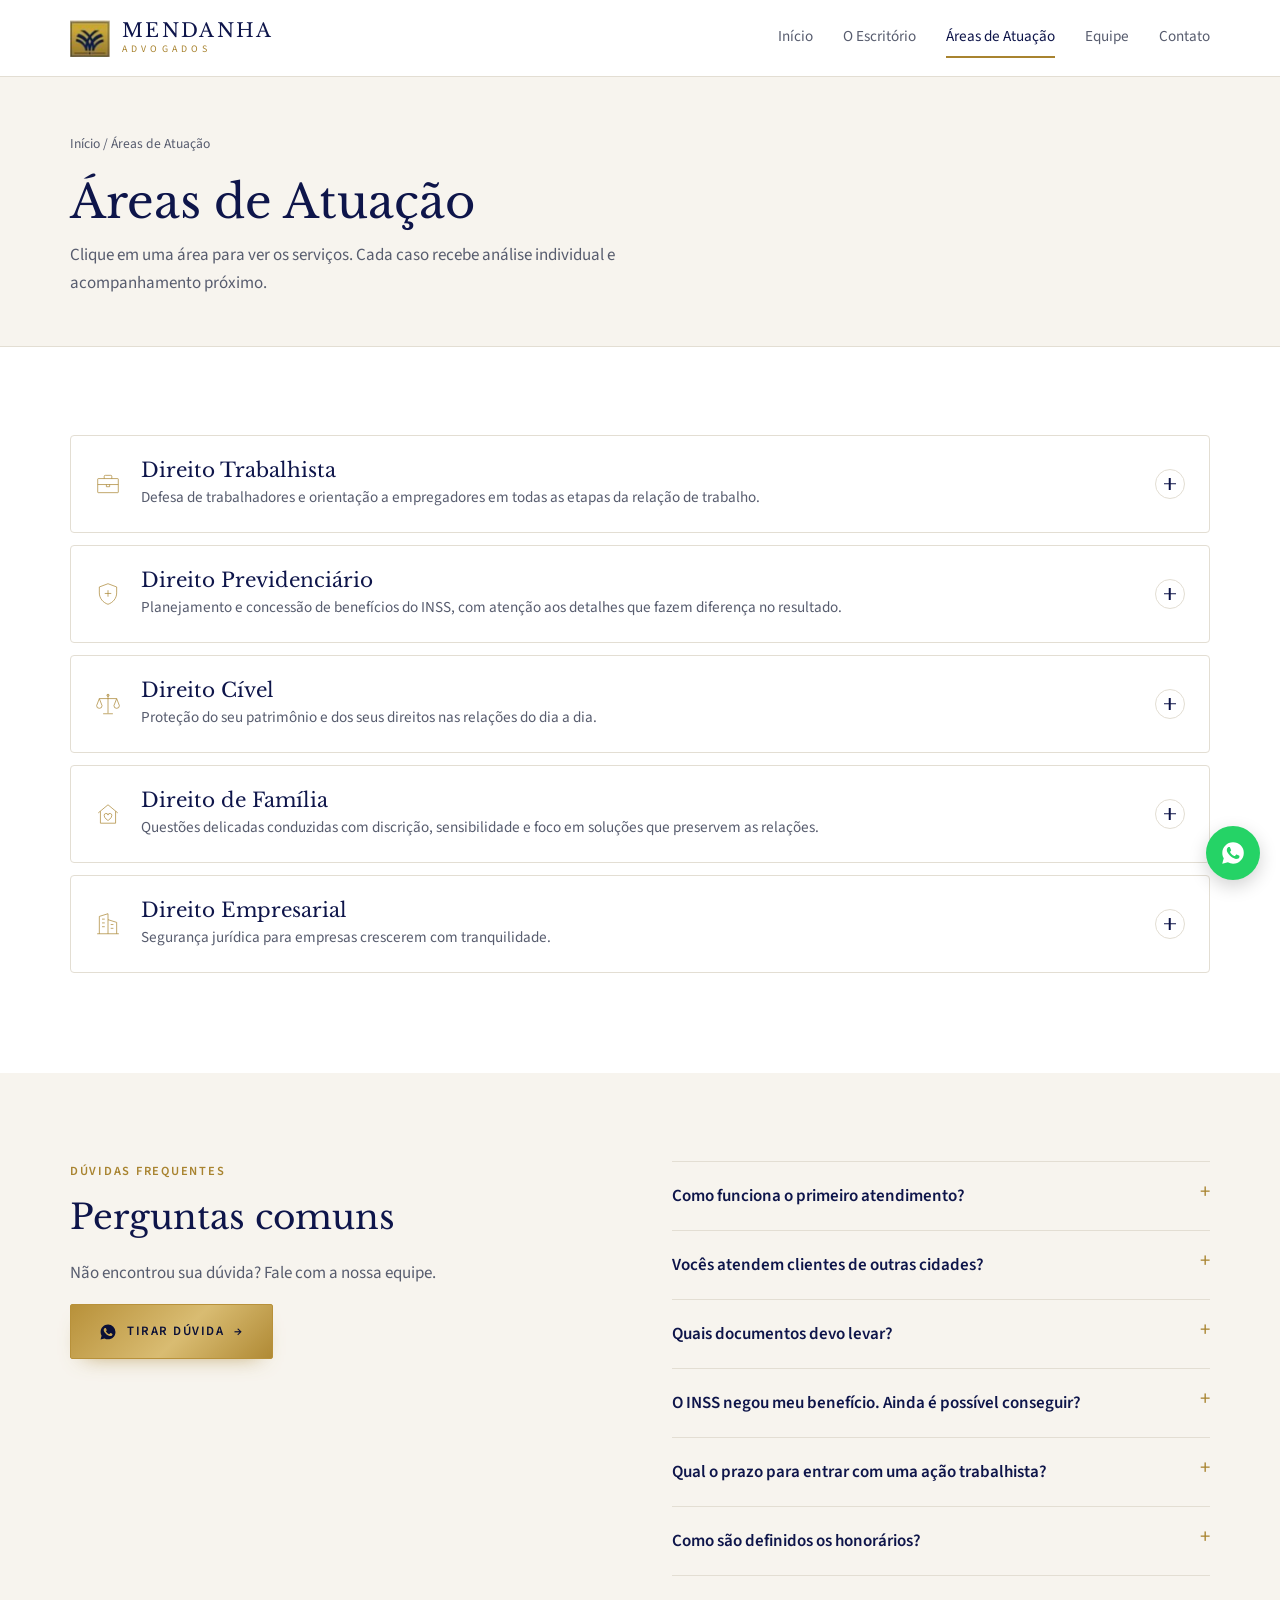
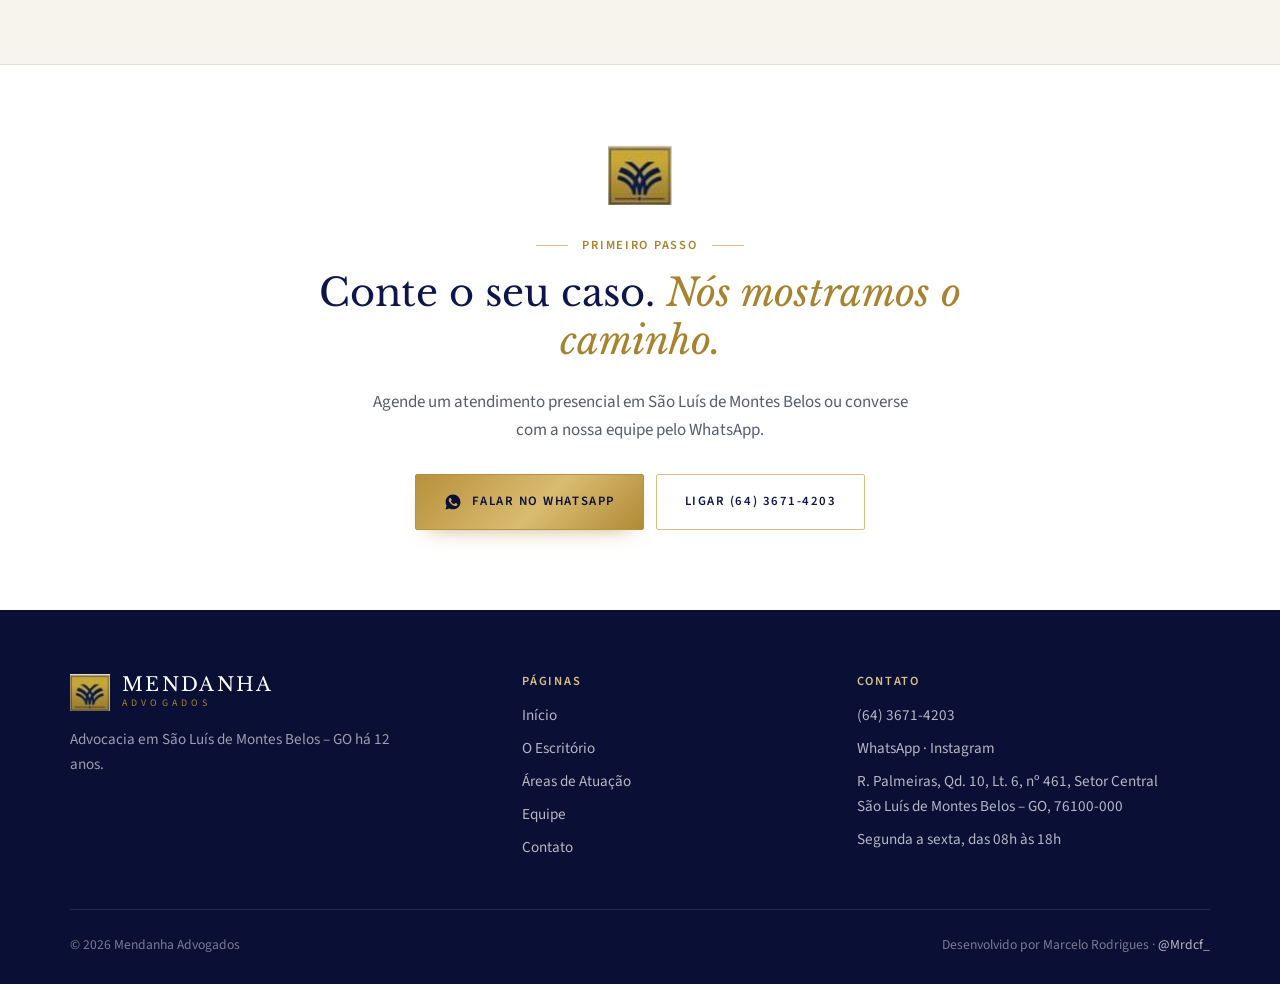
==== commit f675ab6f: "atualização total" ====
--- a/areas-de-atuacao.html
+++ b/areas-de-atuacao.html
@@ -1,976 +1,160 @@
-<!doctype html>
-<!-- Mendanha Advogados · ÁREAS DE ATUAÇÃO — as 5 áreas com todos os serviços (clique para abrir) e perguntas frequentes -->
+<!DOCTYPE html>
+<!-- Mendanha Advogados · ÁREAS DE ATUAÇÃO — as 5 áreas com os serviços (clique para abrir) e perguntas frequentes -->
 <html lang="pt-BR" class="sem-js">
-  <head>
-    <meta charset="UTF-8" />
-    <meta name="viewport" content="width=device-width, initial-scale=1" />
-    <title>
-      Áreas de Atuação | Advogado Trabalhista e Previdenciário em São Luís de
-      Montes Belos - GO
-    </title>
-    <meta
-      name="description"
-      content="Direito Trabalhista, Previdenciário (INSS), Cível, Família e Empresarial em São Luís de Montes Belos - GO. Conheça os serviços do Mendanha Advogados."
-    />
-    <link
-      rel="canonical"
-      href="https://www.mendanhaadvogados.com.br/areas-de-atuacao.html"
-    />
-    <meta name="robots" content="index, follow, max-image-preview:large" />
-    <meta name="theme-color" content="#0E154A" />
+<head>
+  <meta charset="UTF-8">
+  <meta name="viewport" content="width=device-width, initial-scale=1">
+  <title>Áreas de Atuação | Advogado Trabalhista e Previdenciário em São Luís de Montes Belos - GO</title>
+  <meta name="description" content="Direito Trabalhista, Previdenciário (INSS), Cível, Família e Empresarial em São Luís de Montes Belos - GO.">
+  <link rel="canonical" href="https://www.mendanhaadvogados.com.br/areas-de-atuacao.html">
+  <meta name="theme-color" content="#0E154A">
 
-    <!-- SEO local -->
-    <meta name="geo.region" content="BR-GO" />
-    <meta name="geo.placename" content="São Luís de Montes Belos" />
-    <meta name="geo.position" content="-16.5175625;-50.3688125" />
-    <meta name="ICBM" content="-16.5175625, -50.3688125" />
+  <!-- SEO local -->
+  <meta name="geo.region" content="BR-GO">
+  <meta name="geo.placename" content="São Luís de Montes Belos">
+  <meta name="geo.position" content="-16.5175625;-50.3688125">
 
-    <!-- Compartilhamento (WhatsApp, Facebook, LinkedIn) -->
-    <meta property="og:type" content="website" />
-    <meta property="og:locale" content="pt_BR" />
-    <meta property="og:site_name" content="Mendanha Advogados" />
-    <meta
-      property="og:title"
-      content="Áreas de Atuação | Advogado Trabalhista e Previdenciário em São Luís de Montes Belos - GO"
-    />
-    <meta
-      property="og:description"
-      content="Direito Trabalhista, Previdenciário (INSS), Cível, Família e Empresarial em São Luís de Montes Belos - GO. Conheça os serviços do Mendanha Advogados."
-    />
-    <meta
-      property="og:url"
-      content="https://www.mendanhaadvogados.com.br/areas-de-atuacao.html"
-    />
-    <meta
-      property="og:image"
-      content="https://www.mendanhaadvogados.com.br/imagens/og-image.jpg"
-    />
-    <meta name="twitter:card" content="summary_large_image" />
+  <!-- Compartilhamento (WhatsApp, Facebook, LinkedIn) -->
+  <meta property="og:type" content="website">
+  <meta property="og:locale" content="pt_BR">
+  <meta property="og:title" content="Áreas de Atuação | Advogado Trabalhista e Previdenciário em São Luís de Montes Belos - GO">
+  <meta property="og:description" content="Direito Trabalhista, Previdenciário (INSS), Cível, Família e Empresarial em São Luís de Montes Belos - GO.">
+  <meta property="og:url" content="https://www.mendanhaadvogados.com.br/areas-de-atuacao.html">
+  <meta property="og:image" content="https://www.mendanhaadvogados.com.br/imagens/og-image.jpg">
 
-    <link rel="icon" type="image/png" href="imagens/favicon.png" />
-    <link rel="apple-touch-icon" href="imagens/apple-touch-icon.png" />
-    <link rel="preconnect" href="https://fonts.googleapis.com" />
-    <link rel="preconnect" href="https://fonts.gstatic.com" crossorigin />
-    <link
-      rel="stylesheet"
-      href="https://fonts.googleapis.com/css2?family=Cormorant+Garamond:ital,wght@0,500;0,600;1,500&family=Manrope:wght@400;500;600&display=swap"
-    />
-    <link rel="stylesheet" href="estilo.css" />
+  <link rel="icon" type="image/png" href="imagens/favicon.png">
+  <link rel="apple-touch-icon" href="imagens/apple-touch-icon.png">
+  <link rel="preconnect" href="https://fonts.googleapis.com">
+  <link rel="preconnect" href="https://fonts.gstatic.com" crossorigin>
+  <link rel="stylesheet" href="https://fonts.googleapis.com/css2?family=Libre+Baskerville&family=Source+Sans+3:wght@400;600&display=swap">
+  <link rel="stylesheet" href="estilo.css">
 
-    <!-- Dados estruturados para o Google -->
-    <script type="application/ld+json">
-      {
-        "@context": "https://schema.org",
-        "@type": ["LegalService", "LocalBusiness"],
-        "@id": "https://www.mendanhaadvogados.com.br/#escritorio",
-        "name": "Mendanha Advogados",
-        "alternateName": "Mendanha - Advogados",
-        "description": "Escritório de advocacia em São Luís de Montes Belos - GO, com atuação em Direito Trabalhista, Previdenciário, Cível, Família e Empresarial. 12 anos de experiência.",
-        "url": "https://www.mendanhaadvogados.com.br/",
-        "logo": "https://www.mendanhaadvogados.com.br/imagens/emblema.png",
-        "image": [
-          "https://www.mendanhaadvogados.com.br/imagens/og-image.jpg",
-          "https://www.mendanhaadvogados.com.br/imagens/adriano.webp",
-          "https://www.mendanhaadvogados.com.br/imagens/raquel.webp"
-        ],
-        "telephone": "+556436714203",
-        "priceRange": "$$",
-        "address": {
-          "@type": "PostalAddress",
-          "streetAddress": "R. Palmeiras, Qd. 10, Lt. 6, nº 461, Setor Central",
-          "addressLocality": "São Luís de Montes Belos",
-          "addressRegion": "GO",
-          "postalCode": "76100-000",
-          "addressCountry": "BR"
-        },
-        "geo": {
-          "@type": "GeoCoordinates",
-          "latitude": -16.5175625,
-          "longitude": -50.3688125
-        },
-        "hasMap": "https://www.google.com/maps/search/?api=1&query=Mendanha%20Advogados%2C%20R.%20Palmeiras%2C%20461%2C%20S%C3%A3o%20Lu%C3%ADs%20de%20Montes%20Belos%20-%20GO",
-        "openingHoursSpecification": [
-          {
-            "@type": "OpeningHoursSpecification",
-            "dayOfWeek": [
-              "Monday",
-              "Tuesday",
-              "Wednesday",
-              "Thursday",
-              "Friday"
-            ],
-            "opens": "08:00",
-            "closes": "18:00"
-          }
-        ],
-        "areaServed": [
-          { "@type": "City", "name": "São Luís de Montes Belos" },
-          { "@type": "State", "name": "Goiás" }
-        ],
-        "knowsAbout": [
-          "Direito Trabalhista",
-          "Direito Previdenciário",
-          "Direito Cível",
-          "Direito de Família",
-          "Direito Empresarial"
-        ],
-        "sameAs": ["https://www.instagram.com/mendanhaadvogados/"],
-        "employee": [
-          {
-            "@type": "Person",
-            "name": "Adriano Luis Mendanha",
-            "jobTitle": "Advogado e Presidente da OAB Subseção São Luís de Montes Belos",
-            "image": "https://www.mendanhaadvogados.com.br/imagens/adriano.webp"
-          },
-          {
-            "@type": "Person",
-            "name": "Raquel Mendanha",
-            "jobTitle": "Advogada",
-            "image": "https://www.mendanhaadvogados.com.br/imagens/raquel.webp"
-          },
-          {
-            "@type": "Person",
-            "name": "Aline Vieira",
-            "jobTitle": "Advogada",
-            "image": "https://www.mendanhaadvogados.com.br/imagens/aline.webp"
-          },
-          {
-            "@type": "Person",
-            "name": "Flaviany Mendanha",
-            "jobTitle": "Administração",
-            "image": "https://www.mendanhaadvogados.com.br/imagens/flaviany.webp"
-          }
-        ],
-        "contactPoint": {
-          "@type": "ContactPoint",
-          "telephone": "+556436714203",
-          "contactType": "customer service",
-          "areaServed": "BR",
-          "availableLanguage": "Portuguese"
-        }
-      }
-    </script>
-    <script type="application/ld+json">
-      {
-        "@context": "https://schema.org",
-        "@type": "BreadcrumbList",
-        "itemListElement": [
-          {
-            "@type": "ListItem",
-            "position": 1,
-            "name": "Início",
-            "item": "https://www.mendanhaadvogados.com.br/"
-          },
-          {
-            "@type": "ListItem",
-            "position": 2,
-            "name": "Áreas de Atuação",
-            "item": "https://www.mendanhaadvogados.com.br/areas-de-atuacao.html"
-          }
-        ]
-      }
-    </script>
-    <script type="application/ld+json">
-      {
-        "@context": "https://schema.org",
-        "@type": "FAQPage",
-        "mainEntity": [
-          {
-            "@type": "Question",
-            "name": "Como funciona o primeiro atendimento?",
-            "acceptedAnswer": {
-              "@type": "Answer",
-              "text": "É uma conversa para entendermos sua situação e explicarmos as possibilidades. Pode ser presencial, em nosso escritório em São Luís de Montes Belos, ou on-line."
-            }
-          },
-          {
-            "@type": "Question",
-            "name": "Vocês atendem clientes de outras cidades?",
-            "acceptedAnswer": {
-              "@type": "Answer",
-              "text": "Sim. Atendemos toda a região e também clientes de outras cidades, com reuniões on-line, envio digital de documentos e assinatura eletrônica."
-            }
-          },
-          {
-            "@type": "Question",
-            "name": "Quais documentos devo levar?",
-            "acceptedAnswer": {
-              "@type": "Answer",
-              "text": "Tudo o que estiver relacionado ao caso: documentos pessoais, contratos, carteira de trabalho, comprovantes, laudos médicos, extrato do CNIS e mensagens. Na dúvida, traga — nós ajudamos a organizar."
-            }
-          },
-          {
-            "@type": "Question",
-            "name": "O INSS negou meu benefício. Ainda é possível conseguir?",
-            "acceptedAnswer": {
-              "@type": "Answer",
-              "text": "Em muitos casos, sim. Analisamos o motivo do indeferimento e avaliamos o recurso administrativo ou a ação judicial mais adequada."
-            }
-          },
-          {
-            "@type": "Question",
-            "name": "Qual o prazo para entrar com uma ação trabalhista?",
-            "acceptedAnswer": {
-              "@type": "Answer",
-              "text": "Em regra, até 2 anos após o fim do contrato, podendo cobrar direitos dos últimos 5 anos. Por isso, é importante buscar orientação o quanto antes."
-            }
-          },
-          {
-            "@type": "Question",
-            "name": "Como são definidos os honorários?",
-            "acceptedAnswer": {
-              "@type": "Answer",
-              "text": "Os honorários são apresentados com transparência após a análise do caso, observando a tabela da OAB-GO, e formalizados em contrato."
-            }
-          }
-        ]
-      }
-    </script>
-  </head>
-  <body>
-    <a class="pular-conteudo" href="#conteudo">Pular para o conteúdo</a>
-    <header class="cabecalho">
+  <!-- Dados estruturados para o Google -->
+  <script type="application/ld+json">{"@context": "https://schema.org", "@type": ["LegalService", "LocalBusiness"], "@id": "https://www.mendanhaadvogados.com.br/#escritorio", "name": "Mendanha Advogados", "alternateName": "Mendanha - Advogados", "description": "Escritório de advocacia em São Luís de Montes Belos - GO, com atuação em Direito Trabalhista, Previdenciário, Cível, Família e Empresarial. 12 anos de experiência.", "url": "https://www.mendanhaadvogados.com.br/", "logo": "https://www.mendanhaadvogados.com.br/imagens/emblema.png", "image": ["https://www.mendanhaadvogados.com.br/imagens/og-image.jpg", "https://www.mendanhaadvogados.com.br/imagens/adriano.webp"], "telephone": "+556436714203", "priceRange": "$$", "address": {"@type": "PostalAddress", "streetAddress": "R. Palmeiras, Qd. 10, Lt. 6, nº 461, Setor Central", "addressLocality": "São Luís de Montes Belos", "addressRegion": "GO", "postalCode": "76100-000", "addressCountry": "BR"}, "geo": {"@type": "GeoCoordinates", "latitude": -16.5175625, "longitude": -50.3688125}, "hasMap": "https://www.google.com/maps/search/?api=1&query=Mendanha%20Advogados%2C%20R.%20Palmeiras%2C%20461%2C%20S%C3%A3o%20Lu%C3%ADs%20de%20Montes%20Belos%20-%20GO", "openingHoursSpecification": [{"@type": "OpeningHoursSpecification", "dayOfWeek": ["Monday", "Tuesday", "Wednesday", "Thursday", "Friday"], "opens": "08:00", "closes": "18:00"}], "areaServed": [{"@type": "City", "name": "São Luís de Montes Belos"}, {"@type": "State", "name": "Goiás"}], "knowsAbout": ["Direito Trabalhista", "Direito Previdenciário", "Direito Cível", "Direito de Família", "Direito Empresarial"], "sameAs": ["https://www.instagram.com/mendanhaadvogados/"], "employee": [{"@type": "Person", "name": "Adriano Luis Mendanha", "jobTitle": "Advogado e Presidente da OAB Subseção São Luís de Montes Belos", "image": "https://www.mendanhaadvogados.com.br/imagens/adriano.webp"}, {"@type": "Person", "name": "Raquel Mendanha", "jobTitle": "Advogada", "image": "https://www.mendanhaadvogados.com.br/imagens/raquel.webp"}, {"@type": "Person", "name": "Aline Vieira", "jobTitle": "Advogada", "image": "https://www.mendanhaadvogados.com.br/imagens/aline.webp"}, {"@type": "Person", "name": "Flaviany Mendanha", "jobTitle": "Administração", "image": "https://www.mendanhaadvogados.com.br/imagens/flaviany.webp"}], "contactPoint": {"@type": "ContactPoint", "telephone": "+556436714203", "contactType": "customer service", "areaServed": "BR", "availableLanguage": "Portuguese"}}</script>
+  <script type="application/ld+json">{"@context": "https://schema.org", "@type": "BreadcrumbList", "itemListElement": [{"@type": "ListItem", "position": 1, "name": "Início", "item": "https://www.mendanhaadvogados.com.br/"}, {"@type": "ListItem", "position": 2, "name": "Áreas de Atuação", "item": "https://www.mendanhaadvogados.com.br/areas-de-atuacao.html"}]}</script>
+  <script type="application/ld+json">{"@context": "https://schema.org", "@type": "FAQPage", "mainEntity": [{"@type": "Question", "name": "Como funciona o primeiro atendimento?", "acceptedAnswer": {"@type": "Answer", "text": "É uma conversa para entendermos sua situação e explicarmos as possibilidades. Pode ser presencial, em nosso escritório em São Luís de Montes Belos, ou on-line."}}, {"@type": "Question", "name": "Vocês atendem clientes de outras cidades?", "acceptedAnswer": {"@type": "Answer", "text": "Sim. Atendemos toda a região e também clientes de outras cidades, com reuniões on-line, envio digital de documentos e assinatura eletrônica."}}, {"@type": "Question", "name": "Quais documentos devo levar?", "acceptedAnswer": {"@type": "Answer", "text": "Tudo o que estiver relacionado ao caso: documentos pessoais, contratos, carteira de trabalho, comprovantes, laudos médicos, extrato do CNIS e mensagens. Na dúvida, traga — nós ajudamos a organizar."}}, {"@type": "Question", "name": "O INSS negou meu benefício. Ainda é possível conseguir?", "acceptedAnswer": {"@type": "Answer", "text": "Em muitos casos, sim. Analisamos o motivo do indeferimento e avaliamos o recurso administrativo ou a ação judicial mais adequada."}}, {"@type": "Question", "name": "Qual o prazo para entrar com uma ação trabalhista?", "acceptedAnswer": {"@type": "Answer", "text": "Em regra, até 2 anos após o fim do contrato, podendo cobrar direitos dos últimos 5 anos. Por isso, é importante buscar orientação o quanto antes."}}, {"@type": "Question", "name": "Como são definidos os honorários?", "acceptedAnswer": {"@type": "Answer", "text": "Os honorários são apresentados com transparência após a análise do caso, observando a tabela da OAB-GO, e formalizados em contrato."}}]}</script>
+</head>
+<body>
+  <a class="pular-conteudo" href="#conteudo">Pular para o conteúdo</a>
+  <header class="cabecalho">
+    <div class="limite">
+      <a href="index.html" class="marca" aria-label="Mendanha Advogados — página inicial">
+        <img src="imagens/emblema.png" alt="" width="40" height="37">
+        <span class="marca-texto"><strong>MENDANHA</strong><span>Advogados</span></span>
+      </a>
+      <button class="botao-menu" aria-label="Abrir menu" aria-expanded="false" aria-controls="menu"><span></span><span></span><span></span></button>
+      <nav class="menu" id="menu" aria-label="Principal">
+        <a href="index.html">Início</a>
+        <a href="escritorio.html">O Escritório</a>
+        <a href="areas-de-atuacao.html" class="ativo" aria-current="page">Áreas de Atuação</a>
+        <a href="equipe.html">Equipe</a>
+        <a href="contato.html">Contato</a>
+      </nav>
+    </div>
+  </header>
+
+  <main id="conteudo">
+    <section class="titulo-pagina">
       <div class="limite">
-        <a
-          href="index.html"
-          class="marca"
-          aria-label="Mendanha Advogados — página inicial"
-        >
-          <img src="imagens/emblema.png" alt="" width="44" height="41" />
-          <span class="marca-texto"
-            ><strong>MENDANHA</strong><span>Advogados</span></span
-          >
-        </a>
-        <button
-          class="botao-menu"
-          aria-label="Abrir menu"
-          aria-expanded="false"
-          aria-controls="menu"
-        >
-          <span></span><span></span><span></span>
-        </button>
-        <nav class="menu" id="menu" aria-label="Principal">
-          <a href="index.html">Início</a>
-          <a href="escritorio.html">O Escritório</a>
-          <a href="areas-de-atuacao.html" class="ativo" aria-current="page"
-            >Áreas de Atuação</a
-          >
-          <a href="equipe.html">Equipe</a>
-          <a href="contato.html" class="botao botao-dourado"
-            >Agendar consulta</a
-          >
-        </nav>
+        <nav class="trilha" aria-label="Você está em"><a href="index.html">Início</a> / Áreas de Atuação</nav>
+        <h1>Áreas de Atuação</h1>
+        <p>Clique em uma área para ver os serviços. Cada caso recebe análise individual e acompanhamento próximo.</p>
       </div>
-    </header>
+    </section>
 
-    <main id="conteudo">
-      <!-- ===================== TÍTULO DA PÁGINA ===================== -->
-      <section class="titulo-pagina escuro escuro-textura linhas-douradas">
-        <div class="limite">
-          <nav class="trilha revelar" aria-label="Você está em">
-            <a href="index.html">Início</a><span>/</span
-            ><span>Áreas de Atuação</span>
-          </nav>
-          <span class="sobretitulo revelar">Áreas de atuação</span>
-          <h1 class="revelar atraso-1">
-            Conhecimento aprofundado
-            <span class="destaque-dourado">onde mais importa.</span>
-          </h1>
-          <p class="texto-destaque revelar atraso-2">
-            Cinco frentes de atuação, conduzidas com estudo, estratégia e
-            atenção dedicada a cada cliente.
-          </p>
+    <!-- ÁREAS (clique para abrir) -->
+    <section class="secao">
+      <div class="limite">
+        <details class="area-item revelar" id="trabalhista">
+          <summary><svg class="icone" viewBox="0 0 48 48" fill="none" stroke="currentColor" stroke-width="1.3" aria-hidden="true"><rect x="5" y="14" width="38" height="26" rx="1"/><path d="M17 14v-4a2 2 0 0 1 2-2h10a2 2 0 0 1 2 2v4M5 25h38M21 25v4h6v-4"/></svg><div><h2>Direito Trabalhista</h2><p>Defesa de trabalhadores e orientação a empregadores em todas as etapas da relação de trabalho.</p></div><span class="sinal" aria-hidden="true"></span></summary>
+          <ul class="servicos"><li><strong>Verbas rescisórias</strong><span>Cálculo e cobrança de saldo de salário, férias, 13º, FGTS e multa de 40%.</span></li><li><strong>Horas extras e adicionais</strong><span>Jornada, insalubridade, periculosidade e adicional noturno.</span></li><li><strong>Assédio moral e sexual</strong><span>Proteção da dignidade e reparação por danos no ambiente de trabalho.</span></li><li><strong>Acidente e doença ocupacional</strong><span>Estabilidade, indenizações e reconhecimento do nexo com o trabalho.</span></li><li><strong>Vínculo empregatício</strong><span>Reconhecimento de vínculo e anotação na carteira de trabalho.</span></li><li><strong>Assessoria a empresas</strong><span>Prevenção de passivos, contratos e defesa em reclamações trabalhistas.</span></li></ul>
+        </details>
+        <details class="area-item revelar" id="previdenciario">
+          <summary><svg class="icone" viewBox="0 0 48 48" fill="none" stroke="currentColor" stroke-width="1.3" aria-hidden="true"><path d="M24 5 8 11v11c0 10 7 18 16 21 9-3 16-11 16-21V11L24 5Z"/><path d="M24 17v12M18 23h12"/></svg><div><h2>Direito Previdenciário</h2><p>Planejamento e concessão de benefícios do INSS, com atenção aos detalhes que fazem diferença no resultado.</p></div><span class="sinal" aria-hidden="true"></span></summary>
+          <ul class="servicos"><li><strong>Aposentadorias</strong><span>Por idade, tempo de contribuição, especial, rural e híbrida (rural + urbana).</span></li><li><strong>Salário-maternidade</strong><span>Inclusive em casos de adoção, guarda para adoção e múltiplos vínculos.</span></li><li><strong>Auxílio por incapacidade</strong><span>Auxílio-doença, aposentadoria por invalidez e auxílio-acidente.</span></li><li><strong>BPC/LOAS</strong><span>Benefício assistencial à pessoa com deficiência — incluindo pessoas com TEA — e ao idoso.</span></li><li><strong>Pensão por morte</strong><span>Garantia do benefício aos dependentes do segurado.</span></li><li><strong>Revisões e planejamento</strong><span>Revisão de benefícios e planejamento previdenciário personalizado.</span></li></ul>
+        </details>
+        <details class="area-item revelar" id="civel">
+          <summary><svg class="icone" viewBox="0 0 48 48" fill="none" stroke="currentColor" stroke-width="1.3" aria-hidden="true"><path d="M24 6v35M15 42h18M8 14h32M8 14 3 27a5 5 0 0 0 10 0L8 14Zm32 0-5 13a5 5 0 0 0 10 0l-5-13Z"/><circle cx="24" cy="8" r="2"/></svg><div><h2>Direito Cível</h2><p>Proteção do seu patrimônio e dos seus direitos nas relações do dia a dia.</p></div><span class="sinal" aria-hidden="true"></span></summary>
+          <ul class="servicos"><li><strong>Contratos</strong><span>Elaboração, revisão e discussão de contratos em geral.</span></li><li><strong>Indenizações</strong><span>Ações por danos materiais e morais.</span></li><li><strong>Direito do consumidor</strong><span>Cobranças indevidas, negativação, produtos e serviços com defeito.</span></li><li><strong>Imobiliário</strong><span>Compra e venda, usucapião, locação e regularização de imóveis.</span></li><li><strong>Cobranças e execuções</strong><span>Recuperação de créditos e defesa em execuções.</span></li><li><strong>Processo civil</strong><span>Atuação técnica em todas as instâncias da Justiça comum.</span></li></ul>
+        </details>
+        <details class="area-item revelar" id="familia">
+          <summary><svg class="icone" viewBox="0 0 48 48" fill="none" stroke="currentColor" stroke-width="1.3" aria-hidden="true"><path d="M6 22 24 7l18 15M10 19v22h28V19"/><path d="M24 36s-7-4.2-7-9a3.5 3.5 0 0 1 7-1 3.5 3.5 0 0 1 7 1c0 4.8-7 9-7 9Z"/></svg><div><h2>Direito de Família</h2><p>Questões delicadas conduzidas com discrição, sensibilidade e foco em soluções que preservem as relações.</p></div><span class="sinal" aria-hidden="true"></span></summary>
+          <ul class="servicos"><li><strong>Divórcio</strong><span>Consensual ou litigioso, judicial ou em cartório.</span></li><li><strong>União estável</strong><span>Reconhecimento, dissolução e partilha de bens.</span></li><li><strong>Guarda e convivência</strong><span>Guarda compartilhada ou unilateral e regime de convivência.</span></li><li><strong>Pensão alimentícia</strong><span>Fixação, revisão, exoneração e execução de alimentos.</span></li><li><strong>Inventário e partilha</strong><span>Judicial ou extrajudicial, com planejamento sucessório.</span></li><li><strong>Paternidade</strong><span>Investigação e reconhecimento de paternidade.</span></li></ul>
+        </details>
+        <details class="area-item revelar" id="empresarial">
+          <summary><svg class="icone" viewBox="0 0 48 48" fill="none" stroke="currentColor" stroke-width="1.3" aria-hidden="true"><path d="M8 42V10l16-5v37M24 16l16 5v21M4 42h40M13 15h5M13 22h5M13 29h5M29 25h5M29 32h5"/></svg><div><h2>Direito Empresarial</h2><p>Segurança jurídica para empresas crescerem com tranquilidade.</p></div><span class="sinal" aria-hidden="true"></span></summary>
+          <ul class="servicos"><li><strong>Constituição de empresas</strong><span>Abertura, contrato social e alterações societárias.</span></li><li><strong>Contratos empresariais</strong><span>Elaboração e revisão de contratos com clientes, fornecedores e parceiros.</span></li><li><strong>Assessoria preventiva</strong><span>Consultoria contínua para reduzir riscos jurídicos.</span></li><li><strong>Recuperação de crédito</strong><span>Cobrança extrajudicial e judicial de inadimplentes.</span></li><li><strong>Relações de trabalho</strong><span>Rotinas trabalhistas e prevenção de passivos.</span></li><li><strong>Negociações</strong><span>Apoio jurídico em acordos, parcerias e negociações estratégicas.</span></li></ul>
+        </details>
+      </div>
+    </section>
+
+    <!-- PERGUNTAS FREQUENTES -->
+    <section class="secao secao-creme">
+      <div class="limite duas-colunas">
+        <div class="revelar">
+          <span class="rotulo">Dúvidas frequentes</span>
+          <h2>Perguntas comuns</h2>
+          <p>Não encontrou sua dúvida? Fale com a nossa equipe.</p>
+          <a class="botao botao-dourado" href="https://wa.me/message/4RAAFVGWKLFQA1" target="_blank" rel="noopener"><svg viewBox="0 0 24 24" fill="currentColor" aria-hidden="true"><path d="M12.04 2C6.58 2 2.13 6.45 2.13 11.91c0 1.75.46 3.45 1.32 4.95L2.05 22l5.25-1.38a9.9 9.9 0 0 0 4.74 1.21h.01c5.46 0 9.91-4.45 9.91-9.91A9.86 9.86 0 0 0 12.04 2Zm5.8 14.06c-.24.68-1.42 1.3-1.95 1.35-.5.05-1.13.07-1.82-.11-.42-.13-.96-.31-1.65-.61-2.9-1.25-4.79-4.17-4.94-4.36-.14-.2-1.18-1.57-1.18-3 0-1.42.75-2.12 1.01-2.41.27-.29.58-.36.78-.36h.56c.18 0 .42-.07.66.5.24.58.82 2 .89 2.15.07.14.12.31.02.5-.1.2-.14.31-.29.48-.14.17-.3.38-.43.51-.14.14-.29.3-.13.59.17.29.74 1.22 1.59 1.98 1.09.97 2.01 1.27 2.3 1.42.29.14.45.12.62-.07.17-.2.71-.83.9-1.12.19-.29.38-.24.64-.14.27.1 1.68.79 1.97.94.29.14.48.21.55.33.07.12.07.7-.17 1.38Z"/></svg> Tirar dúvida <span aria-hidden="true">→</span></a>
         </div>
-      </section>
-      <!-- ===================== ÁREAS DE ATUAÇÃO (clique para ver os serviços) ===================== -->
-      <section class="secao fundo-branco" aria-labelledby="areas-titulo">
-        <div class="limite">
-          <div class="secao-cabecalho">
-            <div class="revelar">
-              <span class="sobretitulo">Áreas de atuação</span>
-              <h2 id="areas-titulo">
-                Como podemos <span class="destaque-dourado">ajudar</span>.
-              </h2>
-            </div>
-            <p class="revelar atraso-1">
-              Clique em uma área para ver os serviços. Cada caso recebe análise
-              individual e acompanhamento próximo.
-            </p>
-          </div>
-          <div class="areas-lista">
-            <details class="area-item revelar" id="trabalhista">
-              <summary class="area-linha">
-                <span class="numero">01</span>
-                <svg
-                  class="area-icone"
-                  viewBox="0 0 48 48"
-                  fill="none"
-                  stroke="currentColor"
-                  stroke-width="1.3"
-                  aria-hidden="true"
-                >
-                  <rect x="5" y="14" width="38" height="26" rx="1" />
-                  <path
-                    d="M17 14v-4a2 2 0 0 1 2-2h10a2 2 0 0 1 2 2v4M5 25h38M21 25v4h6v-4"
-                  />
-                </svg>
-                <h3>Direito Trabalhista</h3>
-                <p>
-                  Defesa de trabalhadores e orientação a empregadores em todas
-                  as etapas da relação de trabalho.
-                </p>
-                <span class="botao-seta"
-                  ><svg
-                    viewBox="0 0 24 24"
-                    fill="none"
-                    stroke="currentColor"
-                    stroke-width="1.5"
-                    aria-hidden="true"
-                  >
-                    <path d="M12 5v14M5 12h14" /></svg
-                ></span>
-              </summary>
-              <div class="area-conteudo">
-                <div class="servicos-lista">
-                  <div class="servico">
-                    <h4>Verbas rescisórias</h4>
-                    <p>
-                      Cálculo e cobrança de saldo de salário, férias, 13º, FGTS
-                      e multa de 40%.
-                    </p>
-                  </div>
-                  <div class="servico">
-                    <h4>Horas extras e adicionais</h4>
-                    <p>
-                      Jornada, insalubridade, periculosidade e adicional
-                      noturno.
-                    </p>
-                  </div>
-                  <div class="servico">
-                    <h4>Assédio moral e sexual</h4>
-                    <p>
-                      Proteção da dignidade e reparação por danos no ambiente de
-                      trabalho.
-                    </p>
-                  </div>
-                  <div class="servico">
-                    <h4>Acidente e doença ocupacional</h4>
-                    <p>
-                      Estabilidade, indenizações e reconhecimento do nexo com o
-                      trabalho.
-                    </p>
-                  </div>
-                  <div class="servico">
-                    <h4>Vínculo empregatício</h4>
-                    <p>
-                      Reconhecimento de vínculo e anotação na carteira de
-                      trabalho.
-                    </p>
-                  </div>
-                  <div class="servico">
-                    <h4>Assessoria a empresas</h4>
-                    <p>
-                      Prevenção de passivos, contratos e defesa em reclamações
-                      trabalhistas.
-                    </p>
-                  </div>
-                </div>
-                <a
-                  class="link-seta"
-                  href="https://wa.me/message/4RAAFVGWKLFQA1"
-                  target="_blank"
-                  rel="noopener"
-                  >Falar sobre meu caso <span>→</span></a
-                >
-              </div>
-            </details>
-            <details class="area-item revelar" id="previdenciario">
-              <summary class="area-linha">
-                <span class="numero">02</span>
-                <svg
-                  class="area-icone"
-                  viewBox="0 0 48 48"
-                  fill="none"
-                  stroke="currentColor"
-                  stroke-width="1.3"
-                  aria-hidden="true"
-                >
-                  <path
-                    d="M24 5 8 11v11c0 10 7 18 16 21 9-3 16-11 16-21V11L24 5Z"
-                  />
-                  <path d="M24 17v12M18 23h12" />
-                </svg>
-                <h3>Direito Previdenciário</h3>
-                <p>
-                  Planejamento e concessão de benefícios do INSS, com atenção
-                  aos detalhes que fazem diferença no resultado.
-                </p>
-                <span class="botao-seta"
-                  ><svg
-                    viewBox="0 0 24 24"
-                    fill="none"
-                    stroke="currentColor"
-                    stroke-width="1.5"
-                    aria-hidden="true"
-                  >
-                    <path d="M12 5v14M5 12h14" /></svg
-                ></span>
-              </summary>
-              <div class="area-conteudo">
-                <div class="servicos-lista">
-                  <div class="servico">
-                    <h4>Aposentadorias</h4>
-                    <p>
-                      Por idade, tempo de contribuição, especial, rural e
-                      híbrida (rural + urbana).
-                    </p>
-                  </div>
-                  <div class="servico">
-                    <h4>Salário-maternidade</h4>
-                    <p>
-                      Inclusive em casos de adoção, guarda para adoção e
-                      múltiplos vínculos.
-                    </p>
-                  </div>
-                  <div class="servico">
-                    <h4>Auxílio por incapacidade</h4>
-                    <p>
-                      Auxílio-doença, aposentadoria por invalidez e
-                      auxílio-acidente.
-                    </p>
-                  </div>
-                  <div class="servico">
-                    <h4>BPC/LOAS</h4>
-                    <p>
-                      Benefício assistencial à pessoa com deficiência —
-                      incluindo pessoas com TEA — e ao idoso.
-                    </p>
-                  </div>
-                  <div class="servico">
-                    <h4>Pensão por morte</h4>
-                    <p>Garantia do benefício aos dependentes do segurado.</p>
-                  </div>
-                  <div class="servico">
-                    <h4>Revisões e planejamento</h4>
-                    <p>
-                      Revisão de benefícios e planejamento previdenciário
-                      personalizado.
-                    </p>
-                  </div>
-                </div>
-                <a
-                  class="link-seta"
-                  href="https://wa.me/message/4RAAFVGWKLFQA1"
-                  target="_blank"
-                  rel="noopener"
-                  >Falar sobre meu caso <span>→</span></a
-                >
-              </div>
-            </details>
-            <details class="area-item revelar" id="civel">
-              <summary class="area-linha">
-                <span class="numero">03</span>
-                <svg
-                  class="area-icone"
-                  viewBox="0 0 48 48"
-                  fill="none"
-                  stroke="currentColor"
-                  stroke-width="1.3"
-                  aria-hidden="true"
-                >
-                  <path
-                    d="M24 6v35M15 42h18M8 14h32M8 14 3 27a5 5 0 0 0 10 0L8 14Zm32 0-5 13a5 5 0 0 0 10 0l-5-13Z"
-                  />
-                  <circle cx="24" cy="8" r="2" />
-                </svg>
-                <h3>Direito Cível</h3>
-                <p>
-                  Proteção do seu patrimônio e dos seus direitos nas relações do
-                  dia a dia.
-                </p>
-                <span class="botao-seta"
-                  ><svg
-                    viewBox="0 0 24 24"
-                    fill="none"
-                    stroke="currentColor"
-                    stroke-width="1.5"
-                    aria-hidden="true"
-                  >
-                    <path d="M12 5v14M5 12h14" /></svg
-                ></span>
-              </summary>
-              <div class="area-conteudo">
-                <div class="servicos-lista">
-                  <div class="servico">
-                    <h4>Contratos</h4>
-                    <p>
-                      Elaboração, revisão e discussão de contratos em geral.
-                    </p>
-                  </div>
-                  <div class="servico">
-                    <h4>Indenizações</h4>
-                    <p>Ações por danos materiais e morais.</p>
-                  </div>
-                  <div class="servico">
-                    <h4>Direito do consumidor</h4>
-                    <p>
-                      Cobranças indevidas, negativação, produtos e serviços com
-                      defeito.
-                    </p>
-                  </div>
-                  <div class="servico">
-                    <h4>Imobiliário</h4>
-                    <p>
-                      Compra e venda, usucapião, locação e regularização de
-                      imóveis.
-                    </p>
-                  </div>
-                  <div class="servico">
-                    <h4>Cobranças e execuções</h4>
-                    <p>Recuperação de créditos e defesa em execuções.</p>
-                  </div>
-                  <div class="servico">
-                    <h4>Processo civil</h4>
-                    <p>
-                      Atuação técnica em todas as instâncias da Justiça comum.
-                    </p>
-                  </div>
-                </div>
-                <a
-                  class="link-seta"
-                  href="https://wa.me/message/4RAAFVGWKLFQA1"
-                  target="_blank"
-                  rel="noopener"
-                  >Falar sobre meu caso <span>→</span></a
-                >
-              </div>
-            </details>
-            <details class="area-item revelar" id="familia">
-              <summary class="area-linha">
-                <span class="numero">04</span>
-                <svg
-                  class="area-icone"
-                  viewBox="0 0 48 48"
-                  fill="none"
-                  stroke="currentColor"
-                  stroke-width="1.3"
-                  aria-hidden="true"
-                >
-                  <path d="M6 22 24 7l18 15M10 19v22h28V19" />
-                  <path
-                    d="M24 36s-7-4.2-7-9a3.5 3.5 0 0 1 7-1 3.5 3.5 0 0 1 7 1c0 4.8-7 9-7 9Z"
-                  />
-                </svg>
-                <h3>Direito de Família</h3>
-                <p>
-                  Questões delicadas conduzidas com discrição, sensibilidade e
-                  foco em soluções que preservem as relações.
-                </p>
-                <span class="botao-seta"
-                  ><svg
-                    viewBox="0 0 24 24"
-                    fill="none"
-                    stroke="currentColor"
-                    stroke-width="1.5"
-                    aria-hidden="true"
-                  >
-                    <path d="M12 5v14M5 12h14" /></svg
-                ></span>
-              </summary>
-              <div class="area-conteudo">
-                <div class="servicos-lista">
-                  <div class="servico">
-                    <h4>Divórcio</h4>
-                    <p>Consensual ou litigioso, judicial ou em cartório.</p>
-                  </div>
-                  <div class="servico">
-                    <h4>União estável</h4>
-                    <p>Reconhecimento, dissolução e partilha de bens.</p>
-                  </div>
-                  <div class="servico">
-                    <h4>Guarda e convivência</h4>
-                    <p>
-                      Guarda compartilhada ou unilateral e regime de
-                      convivência.
-                    </p>
-                  </div>
-                  <div class="servico">
-                    <h4>Pensão alimentícia</h4>
-                    <p>Fixação, revisão, exoneração e execução de alimentos.</p>
-                  </div>
-                  <div class="servico">
-                    <h4>Inventário e partilha</h4>
-                    <p>
-                      Judicial ou extrajudicial, com planejamento sucessório.
-                    </p>
-                  </div>
-                  <div class="servico">
-                    <h4>Paternidade</h4>
-                    <p>Investigação e reconhecimento de paternidade.</p>
-                  </div>
-                </div>
-                <a
-                  class="link-seta"
-                  href="https://wa.me/message/4RAAFVGWKLFQA1"
-                  target="_blank"
-                  rel="noopener"
-                  >Falar sobre meu caso <span>→</span></a
-                >
-              </div>
-            </details>
-            <details class="area-item revelar" id="empresarial">
-              <summary class="area-linha">
-                <span class="numero">05</span>
-                <svg
-                  class="area-icone"
-                  viewBox="0 0 48 48"
-                  fill="none"
-                  stroke="currentColor"
-                  stroke-width="1.3"
-                  aria-hidden="true"
-                >
-                  <path
-                    d="M8 42V10l16-5v37M24 16l16 5v21M4 42h40M13 15h5M13 22h5M13 29h5M29 25h5M29 32h5"
-                  />
-                </svg>
-                <h3>Direito Empresarial</h3>
-                <p>
-                  Segurança jurídica para empresas crescerem com tranquilidade.
-                </p>
-                <span class="botao-seta"
-                  ><svg
-                    viewBox="0 0 24 24"
-                    fill="none"
-                    stroke="currentColor"
-                    stroke-width="1.5"
-                    aria-hidden="true"
-                  >
-                    <path d="M12 5v14M5 12h14" /></svg
-                ></span>
-              </summary>
-              <div class="area-conteudo">
-                <div class="servicos-lista">
-                  <div class="servico">
-                    <h4>Constituição de empresas</h4>
-                    <p>Abertura, contrato social e alterações societárias.</p>
-                  </div>
-                  <div class="servico">
-                    <h4>Contratos empresariais</h4>
-                    <p>
-                      Elaboração e revisão de contratos com clientes,
-                      fornecedores e parceiros.
-                    </p>
-                  </div>
-                  <div class="servico">
-                    <h4>Assessoria preventiva</h4>
-                    <p>Consultoria contínua para reduzir riscos jurídicos.</p>
-                  </div>
-                  <div class="servico">
-                    <h4>Recuperação de crédito</h4>
-                    <p>Cobrança extrajudicial e judicial de inadimplentes.</p>
-                  </div>
-                  <div class="servico">
-                    <h4>Relações de trabalho</h4>
-                    <p>Rotinas trabalhistas e prevenção de passivos.</p>
-                  </div>
-                  <div class="servico">
-                    <h4>Negociações</h4>
-                    <p>
-                      Apoio jurídico em acordos, parcerias e negociações
-                      estratégicas.
-                    </p>
-                  </div>
-                </div>
-                <a
-                  class="link-seta"
-                  href="https://wa.me/message/4RAAFVGWKLFQA1"
-                  target="_blank"
-                  rel="noopener"
-                  >Falar sobre meu caso <span>→</span></a
-                >
-              </div>
-            </details>
-          </div>
-        </div>
-      </section>
-      <!-- ===================== PERGUNTAS FREQUENTES ===================== -->
-      <section
-        class="secao fundo-branco"
-        id="duvidas"
-        aria-labelledby="faq-titulo"
-      >
-        <div class="limite duas-colunas" style="align-items: start">
-          <div class="revelar">
-            <span class="sobretitulo">Dúvidas frequentes</span>
-            <h2 id="faq-titulo">
-              Perguntas <span class="destaque-dourado">comuns</span>.
-            </h2>
-            <p>Não encontrou sua dúvida? Fale com a nossa equipe.</p>
-            <a
-              class="botao botao-azul"
-              href="https://wa.me/message/4RAAFVGWKLFQA1"
-              target="_blank"
-              rel="noopener"
-              >Tirar dúvida <span class="seta">→</span></a
-            >
-          </div>
-          <div class="duvidas-lista revelar atraso-1">
-            <details>
-              <summary>Como funciona o primeiro atendimento?</summary>
-              <p>
-                É uma conversa para entendermos sua situação e explicarmos as
-                possibilidades. Pode ser presencial, em nosso escritório em São
-                Luís de Montes Belos, ou on-line.
-              </p>
-            </details>
-            <details>
-              <summary>Vocês atendem clientes de outras cidades?</summary>
-              <p>
-                Sim. Atendemos toda a região e também clientes de outras
-                cidades, com reuniões on-line, envio digital de documentos e
-                assinatura eletrônica.
-              </p>
-            </details>
-            <details>
-              <summary>Quais documentos devo levar?</summary>
-              <p>
-                Tudo o que estiver relacionado ao caso: documentos pessoais,
-                contratos, carteira de trabalho, comprovantes, laudos médicos,
-                extrato do CNIS e mensagens. Na dúvida, traga — nós ajudamos a
-                organizar.
-              </p>
-            </details>
-            <details>
-              <summary>
-                O INSS negou meu benefício. Ainda é possível conseguir?
-              </summary>
-              <p>
-                Em muitos casos, sim. Analisamos o motivo do indeferimento e
-                avaliamos o recurso administrativo ou a ação judicial mais
-                adequada.
-              </p>
-            </details>
-            <details>
-              <summary>
-                Qual o prazo para entrar com uma ação trabalhista?
-              </summary>
-              <p>
-                Em regra, até 2 anos após o fim do contrato, podendo cobrar
-                direitos dos últimos 5 anos. Por isso, é importante buscar
-                orientação o quanto antes.
-              </p>
-            </details>
-            <details>
-              <summary>Como são definidos os honorários?</summary>
-              <p>
-                Os honorários são apresentados com transparência após a análise
-                do caso, observando a tabela da OAB-GO, e formalizados em
-                contrato.
-              </p>
-            </details>
-          </div>
-        </div>
-      </section>
-      <!-- ===================== CHAMADA FINAL ===================== -->
-      <section class="secao chamada escuro escuro-textura linhas-douradas">
-        <div class="limite">
-          <img
-            class="chamada-emblema revelar"
-            src="imagens/emblema.png"
-            alt=""
-            width="70"
-            height="65"
-            loading="lazy"
-          />
-          <span class="sobretitulo revelar">Primeiro passo</span>
-          <h2 class="revelar atraso-1">
-            Conte o seu caso.
-            <span class="destaque-dourado">Nós mostramos o caminho.</span>
-          </h2>
-          <p class="revelar atraso-2">
-            Agende um atendimento presencial em São Luís de Montes Belos ou
-            converse com a nossa equipe pelo WhatsApp.
-          </p>
-          <div class="acoes revelar atraso-3">
-            <a
-              class="botao botao-dourado"
-              href="https://wa.me/message/4RAAFVGWKLFQA1"
-              target="_blank"
-              rel="noopener"
-              ><svg viewBox="0 0 24 24" fill="currentColor" aria-hidden="true">
-                <path
-                  d="M12.04 2C6.58 2 2.13 6.45 2.13 11.91c0 1.75.46 3.45 1.32 4.95L2.05 22l5.25-1.38a9.9 9.9 0 0 0 4.74 1.21h.01c5.46 0 9.91-4.45 9.91-9.91A9.86 9.86 0 0 0 12.04 2Zm5.8 14.06c-.24.68-1.42 1.3-1.95 1.35-.5.05-1.13.07-1.82-.11-.42-.13-.96-.31-1.65-.61-2.9-1.25-4.79-4.17-4.94-4.36-.14-.2-1.18-1.57-1.18-3 0-1.42.75-2.12 1.01-2.41.27-.29.58-.36.78-.36h.56c.18 0 .42-.07.66.5.24.58.82 2 .89 2.15.07.14.12.31.02.5-.1.2-.14.31-.29.48-.14.17-.3.38-.43.51-.14.14-.29.3-.13.59.17.29.74 1.22 1.59 1.98 1.09.97 2.01 1.27 2.3 1.42.29.14.45.12.62-.07.17-.2.71-.83.9-1.12.19-.29.38-.24.64-.14.27.1 1.68.79 1.97.94.29.14.48.21.55.33.07.12.07.7-.17 1.38Z"
-                />
-              </svg>
-              Falar no WhatsApp</a
-            >
-            <a class="botao botao-contorno" href="tel:+556436714203"
-              >Ligar (64) 3671-4203</a
-            >
-          </div>
-        </div>
-      </section>
-    </main>
-
-    <footer class="rodape">
-      <div class="limite">
-        <div class="rodape-grade">
-          <div>
-            <a href="index.html" class="marca"
-              ><img
-                src="imagens/emblema.png"
-                alt=""
-                width="44"
-                height="41"
-                loading="lazy"
-              /><span class="marca-texto"
-                ><strong>MENDANHA</strong><span>Advogados</span></span
-              ></a
-            >
-            <p>
-              Transformamos desafios complexos em soluções jurídicas. Há 12 anos
-              ao lado de quem precisa, em São Luís de Montes Belos e região.
-            </p>
-            <div class="redes-sociais">
-              <a
-                href="https://www.instagram.com/mendanhaadvogados/"
-                target="_blank"
-                rel="noopener"
-                aria-label="Instagram"
-                ><svg
-                  viewBox="0 0 24 24"
-                  fill="none"
-                  stroke="currentColor"
-                  stroke-width="1.6"
-                  aria-hidden="true"
-                >
-                  <rect x="3" y="3" width="18" height="18" rx="5" />
-                  <circle cx="12" cy="12" r="4" />
-                  <circle cx="17.5" cy="6.5" r=".8" fill="currentColor" /></svg
-              ></a>
-              <a
-                href="https://wa.me/message/4RAAFVGWKLFQA1"
-                target="_blank"
-                rel="noopener"
-                aria-label="WhatsApp"
-                ><svg
-                  viewBox="0 0 24 24"
-                  fill="currentColor"
-                  aria-hidden="true"
-                >
-                  <path
-                    d="M12.04 2C6.58 2 2.13 6.45 2.13 11.91c0 1.75.46 3.45 1.32 4.95L2.05 22l5.25-1.38a9.9 9.9 0 0 0 4.74 1.21h.01c5.46 0 9.91-4.45 9.91-9.91A9.86 9.86 0 0 0 12.04 2Zm5.8 14.06c-.24.68-1.42 1.3-1.95 1.35-.5.05-1.13.07-1.82-.11-.42-.13-.96-.31-1.65-.61-2.9-1.25-4.79-4.17-4.94-4.36-.14-.2-1.18-1.57-1.18-3 0-1.42.75-2.12 1.01-2.41.27-.29.58-.36.78-.36h.56c.18 0 .42-.07.66.5.24.58.82 2 .89 2.15.07.14.12.31.02.5-.1.2-.14.31-.29.48-.14.17-.3.38-.43.51-.14.14-.29.3-.13.59.17.29.74 1.22 1.59 1.98 1.09.97 2.01 1.27 2.3 1.42.29.14.45.12.62-.07.17-.2.71-.83.9-1.12.19-.29.38-.24.64-.14.27.1 1.68.79 1.97.94.29.14.48.21.55.33.07.12.07.7-.17 1.38Z"
-                  /></svg
-              ></a>
-            </div>
-          </div>
-          <div>
-            <h5>Navegação</h5>
-            <ul>
-              <li><a href="index.html">Início</a></li>
-              <li><a href="escritorio.html">O Escritório</a></li>
-              <li><a href="areas-de-atuacao.html">Áreas de Atuação</a></li>
-              <li><a href="equipe.html">Equipe</a></li>
-              <li><a href="contato.html">Contato</a></li>
-            </ul>
-          </div>
-          <div>
-            <h5>Áreas de atuação</h5>
-            <ul>
-              <li>
-                <a href="areas-de-atuacao.html#trabalhista"
-                  >Direito Trabalhista</a
-                >
-              </li>
-              <li>
-                <a href="areas-de-atuacao.html#previdenciario"
-                  >Direito Previdenciário</a
-                >
-              </li>
-              <li><a href="areas-de-atuacao.html#civel">Direito Cível</a></li>
-              <li>
-                <a href="areas-de-atuacao.html#familia">Direito de Família</a>
-              </li>
-              <li>
-                <a href="areas-de-atuacao.html#empresarial"
-                  >Direito Empresarial</a
-                >
-              </li>
-            </ul>
-          </div>
-          <div>
-            <h5>Contato</h5>
-            <address style="font-style: normal">
-              <ul>
-                <li><a href="tel:+556436714203">(64) 3671-4203</a></li>
-                <li>
-                  <a
-                    href="https://wa.me/message/4RAAFVGWKLFQA1"
-                    target="_blank"
-                    rel="noopener"
-                    >WhatsApp</a
-                  >
-                </li>
-                <li>
-                  R. Palmeiras, Qd. 10, Lt. 6, nº 461<br />Setor Central, São
-                  Luís de Montes Belos – GO<br />CEP 76100-000
-                </li>
-                <li>Segunda a sexta, das 08h às 18h</li>
-              </ul>
-            </address>
-          </div>
-        </div>
-        <div class="rodape-base">
-          <span
-            >© <span data-ano>2026</span> Mendanha Advogados. Todos os direitos
-            reservados.</span
-          >
-          <span>Advocacia em São Luís de Montes Belos – GO</span>
-          <a
-            class="credito-dev"
-            href="https://www.instagram.com/mrdcf_/"
-            target="_blank"
-            rel="noopener"
-          >
-            <span class="credito-texto"
-              >Desenvolvido por Marcelo Rodrigues</span
-            >
-            <span class="credito-instagram"
-              ><i class="icone-instagram"
-                ><svg
-                  viewBox="0 0 24 24"
-                  fill="none"
-                  stroke="currentColor"
-                  stroke-width="1.6"
-                  aria-hidden="true"
-                >
-                  <rect x="3" y="3" width="18" height="18" rx="5" />
-                  <circle cx="12" cy="12" r="4" />
-                  <circle
-                    cx="17.5"
-                    cy="6.5"
-                    r=".8"
-                    fill="currentColor"
-                  /></svg></i
-              >@Mrdcf_</span
-            >
-          </a>
+        <div class="revelar">
+          <details class="pergunta"><summary>Como funciona o primeiro atendimento?</summary><p>É uma conversa para entendermos sua situação e explicarmos as possibilidades. Pode ser presencial, em nosso escritório em São Luís de Montes Belos, ou on-line.</p></details>
+          <details class="pergunta"><summary>Vocês atendem clientes de outras cidades?</summary><p>Sim. Atendemos toda a região e também clientes de outras cidades, com reuniões on-line, envio digital de documentos e assinatura eletrônica.</p></details>
+          <details class="pergunta"><summary>Quais documentos devo levar?</summary><p>Tudo o que estiver relacionado ao caso: documentos pessoais, contratos, carteira de trabalho, comprovantes, laudos médicos, extrato do CNIS e mensagens. Na dúvida, traga — nós ajudamos a organizar.</p></details>
+          <details class="pergunta"><summary>O INSS negou meu benefício. Ainda é possível conseguir?</summary><p>Em muitos casos, sim. Analisamos o motivo do indeferimento e avaliamos o recurso administrativo ou a ação judicial mais adequada.</p></details>
+          <details class="pergunta"><summary>Qual o prazo para entrar com uma ação trabalhista?</summary><p>Em regra, até 2 anos após o fim do contrato, podendo cobrar direitos dos últimos 5 anos. Por isso, é importante buscar orientação o quanto antes.</p></details>
+          <details class="pergunta"><summary>Como são definidos os honorários?</summary><p>Os honorários são apresentados com transparência após a análise do caso, observando a tabela da OAB-GO, e formalizados em contrato.</p></details>
         </div>
       </div>
-    </footer>
+    </section>
 
-    <a
-      class="botao-whatsapp"
-      href="https://wa.me/message/4RAAFVGWKLFQA1"
-      target="_blank"
-      rel="noopener"
-      aria-label="Falar com o escritório pelo WhatsApp"
-      ><svg viewBox="0 0 24 24" fill="currentColor" aria-hidden="true">
-        <path
-          d="M12.04 2C6.58 2 2.13 6.45 2.13 11.91c0 1.75.46 3.45 1.32 4.95L2.05 22l5.25-1.38a9.9 9.9 0 0 0 4.74 1.21h.01c5.46 0 9.91-4.45 9.91-9.91A9.86 9.86 0 0 0 12.04 2Zm5.8 14.06c-.24.68-1.42 1.3-1.95 1.35-.5.05-1.13.07-1.82-.11-.42-.13-.96-.31-1.65-.61-2.9-1.25-4.79-4.17-4.94-4.36-.14-.2-1.18-1.57-1.18-3 0-1.42.75-2.12 1.01-2.41.27-.29.58-.36.78-.36h.56c.18 0 .42-.07.66.5.24.58.82 2 .89 2.15.07.14.12.31.02.5-.1.2-.14.31-.29.48-.14.17-.3.38-.43.51-.14.14-.29.3-.13.59.17.29.74 1.22 1.59 1.98 1.09.97 2.01 1.27 2.3 1.42.29.14.45.12.62-.07.17-.2.71-.83.9-1.12.19-.29.38-.24.64-.14.27.1 1.68.79 1.97.94.29.14.48.21.55.33.07.12.07.7-.17 1.38Z"
-        /></svg
-    ></a>
+    <!-- CHAMADA FINAL: PRIMEIRO PASSO -->
+    <section class="chamada">
+      <div class="limite">
+        <img class="chamada-emblema" src="imagens/emblema.png" alt="" width="64" height="59" loading="lazy">
+        <span class="rotulo rotulo-centro">Primeiro passo</span>
+        <h2>Conte o seu caso. <em>Nós mostramos o caminho.</em></h2>
+        <p>Agende um atendimento presencial em São Luís de Montes Belos ou converse com a nossa equipe pelo WhatsApp.</p>
+        <div class="botoes botoes-centro">
+          <a class="botao botao-dourado" href="https://wa.me/message/4RAAFVGWKLFQA1" target="_blank" rel="noopener"><svg viewBox="0 0 24 24" fill="currentColor" aria-hidden="true"><path d="M12.04 2C6.58 2 2.13 6.45 2.13 11.91c0 1.75.46 3.45 1.32 4.95L2.05 22l5.25-1.38a9.9 9.9 0 0 0 4.74 1.21h.01c5.46 0 9.91-4.45 9.91-9.91A9.86 9.86 0 0 0 12.04 2Zm5.8 14.06c-.24.68-1.42 1.3-1.95 1.35-.5.05-1.13.07-1.82-.11-.42-.13-.96-.31-1.65-.61-2.9-1.25-4.79-4.17-4.94-4.36-.14-.2-1.18-1.57-1.18-3 0-1.42.75-2.12 1.01-2.41.27-.29.58-.36.78-.36h.56c.18 0 .42-.07.66.5.24.58.82 2 .89 2.15.07.14.12.31.02.5-.1.2-.14.31-.29.48-.14.17-.3.38-.43.51-.14.14-.29.3-.13.59.17.29.74 1.22 1.59 1.98 1.09.97 2.01 1.27 2.3 1.42.29.14.45.12.62-.07.17-.2.71-.83.9-1.12.19-.29.38-.24.64-.14.27.1 1.68.79 1.97.94.29.14.48.21.55.33.07.12.07.7-.17 1.38Z"/></svg> Falar no WhatsApp</a>
+          <a class="botao botao-contorno" href="tel:+556436714203">Ligar (64) 3671-4203</a>
+        </div>
+      </div>
+    </section>
+  </main>
 
-    <script src="script.js" defer></script>
-  </body>
+  <footer class="rodape">
+    <div class="limite">
+      <div class="rodape-grade">
+        <div>
+          <a href="index.html" class="marca"><img src="imagens/emblema.png" alt="" width="40" height="37" loading="lazy"><span class="marca-texto"><strong>MENDANHA</strong><span>Advogados</span></span></a>
+          <p>Advocacia em São Luís de Montes Belos – GO há 12 anos.</p>
+        </div>
+        <div>
+          <h2>Páginas</h2>
+          <ul><li><a href="index.html">Início</a></li><li><a href="escritorio.html">O Escritório</a></li><li><a href="areas-de-atuacao.html">Áreas de Atuação</a></li><li><a href="equipe.html">Equipe</a></li><li><a href="contato.html">Contato</a></li></ul>
+        </div>
+        <div>
+          <h2>Contato</h2>
+          <address style="font-style:normal">
+            <ul>
+              <li><a href="tel:+556436714203">(64) 3671-4203</a></li>
+              <li><a href="https://wa.me/message/4RAAFVGWKLFQA1" target="_blank" rel="noopener">WhatsApp</a> · <a href="https://www.instagram.com/mendanhaadvogados/" target="_blank" rel="noopener">Instagram</a></li>
+              <li>R. Palmeiras, Qd. 10, Lt. 6, nº 461, Setor Central<br>São Luís de Montes Belos – GO, 76100-000</li>
+              <li>Segunda a sexta, das 08h às 18h</li>
+            </ul>
+          </address>
+        </div>
+      </div>
+      <div class="rodape-base">
+        <span>© <span data-ano>2026</span> Mendanha Advogados</span>
+        <span class="credito">Desenvolvido por Marcelo Rodrigues · <a href="https://www.instagram.com/mrdcf_/" target="_blank" rel="noopener">@Mrdcf_</a></span>
+      </div>
+    </div>
+  </footer>
+
+  <a class="whatsapp-flutuante" href="https://wa.me/message/4RAAFVGWKLFQA1" target="_blank" rel="noopener" aria-label="Falar com o escritório pelo WhatsApp"><svg viewBox="0 0 24 24" fill="currentColor" aria-hidden="true"><path d="M12.04 2C6.58 2 2.13 6.45 2.13 11.91c0 1.75.46 3.45 1.32 4.95L2.05 22l5.25-1.38a9.9 9.9 0 0 0 4.74 1.21h.01c5.46 0 9.91-4.45 9.91-9.91A9.86 9.86 0 0 0 12.04 2Zm5.8 14.06c-.24.68-1.42 1.3-1.95 1.35-.5.05-1.13.07-1.82-.11-.42-.13-.96-.31-1.65-.61-2.9-1.25-4.79-4.17-4.94-4.36-.14-.2-1.18-1.57-1.18-3 0-1.42.75-2.12 1.01-2.41.27-.29.58-.36.78-.36h.56c.18 0 .42-.07.66.5.24.58.82 2 .89 2.15.07.14.12.31.02.5-.1.2-.14.31-.29.48-.14.17-.3.38-.43.51-.14.14-.29.3-.13.59.17.29.74 1.22 1.59 1.98 1.09.97 2.01 1.27 2.3 1.42.29.14.45.12.62-.07.17-.2.71-.83.9-1.12.19-.29.38-.24.64-.14.27.1 1.68.79 1.97.94.29.14.48.21.55.33.07.12.07.7-.17 1.38Z"/></svg></a>
+
+  <script src="script.js" defer></script>
+</body>
 </html>
--- a/estilo.css
+++ b/estilo.css
@@ -1,2462 +1,316 @@
 /* =========================================================
    Mendanha Advogados — estilo.css
    ---------------------------------------------------------
-   Cores da marca: azul-marinho + dourado (identidade do logo).
-   Para trocar uma cor do site inteiro, altere a variável em :root.
-
-   Guia rápido das principais classes:
-   .cabecalho / .menu ........ barra fixa do topo e links
-   .topo ..................... primeira dobra (foto do Dr. Adriano)
-   .secao .................... espaçamento padrão das seções
-   .fundo-creme / .fundo-branco / .escuro ... cor de fundo da seção
-   .sobretitulo .............. texto pequeno dourado acima dos títulos
-   .destaque-dourado ......... palavra em itálico dourado nos títulos
-   .botao (+ -dourado, -azul, -contorno) ... botões
-   .area-item / .area-linha .. cards das áreas de atuação (abrem ao clicar)
-   .diferencial .............. cards com borda dourada
-   .carrossel / .membro ...... carrossel contínuo da equipe
-   .curriculo ................ currículo de cada profissional
-   .duvidas-lista ............ perguntas frequentes
-   .formulario / .campo ...... formulário de contato
-   .mapa ..................... mapa do Google + desenho de fundo
-   .rodape ................... rodapé e crédito do desenvolvedor
-   .revelar / .atraso-1..4 ... animação de entrada ao rolar
+   Visual sóbrio: fundo claro, azul-marinho como cor principal
+   e dourado só em detalhes. Para trocar uma cor do site
+   inteiro, altere a variável em :root.
+
+   Guia rápido das classes:
+   .cabecalho / .menu ......... barra do topo e links
+   .apresentacao .............. primeira parte da página inicial
+   .titulo-pagina ............. faixa de título das páginas internas
+   .secao / .secao-creme / .secao-azul ... seções e cores de fundo
+   .rotulo .................... texto pequeno acima dos títulos
+   .botao (+ -principal, -secundario) ... botões
+   .area-cartao ............... áreas na página inicial
+   .area-item ................. áreas na página de áreas (abrem ao clicar)
+   .carrossel / .membro ....... carrossel da equipe
+   .perfil .................... currículo de cada profissional
+   .pergunta .................. perguntas frequentes
+   .canais .................... lista de contatos
+   .mapa ...................... mapa do Google
+   .rodape .................... rodapé
+   .revelar ................... aparece suavemente ao rolar
    ========================================================= */
+
 :root {
-  --azul: #0e154a;
-  --azul-2: #172068;
-  --azul-escuro: #090e33;
-  --dourado: #c5a253;
-  --dourado-claro: #e3cb8c;
-  --dourado-escuro: #9a7a33;
-  --dourado-gradiente: linear-gradient(
-    135deg,
-    #9a7a33 0%,
-    #d9bc72 45%,
-    #c5a253 60%,
-    #8f7030 100%
-  );
-
-  --creme: #f6f1e7;
-  --papel: #fbf9f4;
-  --branco: #ffffff;
-  --texto: #12142a;
-  --texto-2: #4b4e63;
-  --texto-3: #8a8c9c;
-  --linha: #e7e1d3;
-  --linha-escura: rgba(255, 255, 255, 0.12);
-
-  --fonte-titulo: "Cormorant Garamond", Georgia, "Times New Roman", serif;
-  --fonte-texto:
-    "Manrope", system-ui, -apple-system, "Segoe UI", Roboto, sans-serif;
-
-  --largura-maxima: 1240px;
-  --suavidade: cubic-bezier(0.2, 0.7, 0.2, 1);
-  --sombra: 0 30px 60px -30px rgba(14, 21, 74, 0.35);
-}
-*,
-*::before,
-*::after {
-  box-sizing: border-box;
-}
-html {
-  scroll-behavior: smooth;
-  -webkit-text-size-adjust: 100%;
-}
-body {
-  margin: 0;
-  font-family: var(--fonte-texto);
-  font-size: 16px;
-  line-height: 1.7;
-  color: var(--texto);
-  background: var(--papel);
-  -webkit-font-smoothing: antialiased;
-  overflow-x: hidden;
-}
-img {
-  max-width: 100%;
-  height: auto;
-  display: block;
-}
-a {
-  color: inherit;
-  text-decoration: none;
-}
-button {
-  font: inherit;
-}
-:focus-visible {
-  outline: 2px solid var(--dourado);
-  outline-offset: 3px;
-}
-.pular-conteudo {
-  position: absolute;
-  left: 16px;
-  top: -60px;
-  z-index: 100;
-  background: var(--dourado);
-  color: var(--azul);
-  padding: 10px 16px;
-  font-weight: 600;
-}
-.pular-conteudo:focus {
-  top: 16px;
-}
-.limite {
-  width: min(var(--largura-maxima), 100% - 48px);
-  margin-inline: auto;
-}
-
-/* ---------- Tipografia ---------- */
-h1,
-h2,
-h3,
-h4 {
-  font-family: var(--fonte-titulo);
-  font-weight: 500;
-  line-height: 1.08;
-  letter-spacing: -0.01em;
-  margin: 0 0 0.5em;
-}
-h1 {
-  font-size: clamp(2.7rem, 5.6vw, 5rem);
-}
-h2 {
-  font-size: clamp(2.1rem, 3.8vw, 3.3rem);
-}
-h3 {
-  font-size: 1.65rem;
-}
-p {
-  margin: 0 0 1.2em;
-  color: var(--texto-2);
-}
-.destaque-dourado {
-  background: var(--dourado-gradiente);
-  -webkit-background-clip: text;
-  background-clip: text;
-  color: transparent;
-  font-style: italic;
-}
-.sobretitulo {
-  display: inline-flex;
-  align-items: center;
-  gap: 14px;
-  margin-bottom: 22px;
-  font-size: 0.72rem;
-  font-weight: 600;
-  letter-spacing: 0.24em;
-  text-transform: uppercase;
-  color: var(--dourado-escuro);
-}
-.sobretitulo::before {
-  content: "";
-  width: 34px;
-  height: 1px;
-  background: currentColor;
-}
-.escuro .sobretitulo {
-  color: var(--dourado);
-}
-.texto-destaque {
-  font-size: 1.12rem;
-  max-width: 580px;
-}
+  --azul: #0E154A;
+  --azul-escuro: #0A0F36;
+  --dourado: #A8832F;
+  --dourado-claro: #D8BF86;
+  --creme: #F7F4EE;
+  --branco: #FFFFFF;
+  --texto: #1C1F2E;
+  --texto-suave: #575C6E;
+  --borda: #E3DED3;
+
+  --fonte-titulo: "Libre Baskerville", Georgia, "Times New Roman", serif;
+  --fonte-texto: "Source Sans 3", system-ui, -apple-system, "Segoe UI", Roboto, sans-serif;
+
+  --largura: 1140px;
+  --raio: 4px;
+  --transicao: .3s ease;
+}
+
+/* ---------- Base ---------- */
+*, *::before, *::after { box-sizing: border-box; }
+html { scroll-behavior: smooth; -webkit-text-size-adjust: 100%; }
+body { margin: 0; font-family: var(--fonte-texto); font-size: 17px; line-height: 1.65; color: var(--texto); background: var(--branco); -webkit-font-smoothing: antialiased; }
+img { max-width: 100%; height: auto; display: block; }
+a { color: inherit; text-decoration: none; }
+:focus-visible { outline: 2px solid var(--dourado); outline-offset: 3px; }
+h1, h2, h3 { font-family: var(--fonte-titulo); font-weight: 400; line-height: 1.25; color: var(--azul); margin: 0 0 .6em; }
+h1 { font-size: clamp(2rem, 4vw, 2.9rem); }
+h2 { font-size: clamp(1.6rem, 3vw, 2.15rem); }
+h3 { font-size: 1.2rem; }
+p { margin: 0 0 1em; color: var(--texto-suave); }
+ul { margin: 0; padding: 0; list-style: none; }
+
+.limite { width: min(var(--largura), 100% - 40px); margin-inline: auto; }
+.pular-conteudo { position: absolute; left: 12px; top: -60px; z-index: 100; background: var(--azul); color: var(--branco); padding: 10px 14px; }
+.pular-conteudo:focus { top: 12px; }
+
+/* ---------- Textos de apoio ---------- */
+.rotulo { display: block; font-size: .78rem; font-weight: 600; letter-spacing: .14em; text-transform: uppercase; color: var(--dourado); margin-bottom: 14px; }
+.texto-intro { font-size: 1.1rem; max-width: 620px; }
+.cabeca-secao { max-width: 700px; margin-bottom: 48px; }
+.link-simples { font-weight: 600; color: var(--azul); border-bottom: 1px solid var(--dourado-claro); padding-bottom: 2px; transition: border-color var(--transicao); }
+.link-simples:hover { border-color: var(--azul); }
 
 /* ---------- Botões ---------- */
-.botao {
-  position: relative;
-  overflow: hidden;
-  isolation: isolate;
-  display: inline-flex;
-  align-items: center;
-  justify-content: center;
-  gap: 12px;
-  padding: 17px 32px;
-  border: 1px solid transparent;
-  cursor: pointer;
-  font-family: var(--fonte-texto);
-  font-size: 0.78rem;
-  font-weight: 600;
-  letter-spacing: 0.15em;
-  text-transform: uppercase;
-  transition:
-    color 0.45s var(--suavidade),
-    border-color 0.45s var(--suavidade),
-    transform 0.45s var(--suavidade),
-    box-shadow 0.45s var(--suavidade);
-}
-.botao::before {
-  content: "";
-  position: absolute;
-  inset: 0;
-  z-index: -1;
-  transform: scaleX(0);
-  transform-origin: right;
-  transition: transform 0.55s var(--suavidade);
-}
-.botao:hover::before {
-  transform: scaleX(1);
-  transform-origin: left;
-}
-.botao:hover {
-  transform: translateY(-2px);
-}
-.botao svg {
-  width: 18px;
-  height: 18px;
-  flex: none;
-}
-.botao .seta {
-  transition: transform 0.45s var(--suavidade);
-}
-.botao:hover .seta {
-  transform: translateX(5px);
-}
-.botao-dourado {
-  background: var(--dourado-gradiente);
-  color: var(--azul-escuro);
-  box-shadow: 0 14px 30px -14px rgba(197, 162, 83, 0.7);
-}
-.botao-dourado::before {
-  background: var(--branco);
-}
-.botao-dourado:hover {
-  box-shadow: 0 18px 36px -14px rgba(197, 162, 83, 0.9);
-}
-.botao-azul {
-  background: var(--azul);
-  color: var(--branco);
-}
-.botao-azul::before {
-  background: var(--dourado);
-}
-.botao-azul:hover {
-  color: var(--azul-escuro);
-}
-.botao-contorno {
-  border-color: currentColor;
-  color: var(--azul);
-}
-.botao-contorno::before {
-  background: var(--azul);
-}
-.botao-contorno:hover {
-  color: var(--branco);
-  border-color: var(--azul);
-}
-.escuro .botao-contorno {
-  color: var(--branco);
-  border-color: rgba(255, 255, 255, 0.4);
-}
-.escuro .botao-contorno::before {
-  background: var(--branco);
-}
-.escuro .botao-contorno:hover {
-  color: var(--azul);
-  border-color: var(--branco);
-}
-.link-seta {
-  display: inline-flex;
-  align-items: center;
-  gap: 10px;
-  position: relative;
-  font-size: 0.76rem;
-  font-weight: 600;
-  letter-spacing: 0.16em;
-  text-transform: uppercase;
-  color: var(--azul);
-  padding-bottom: 6px;
-}
-.link-seta::after {
-  content: "";
-  position: absolute;
-  left: 0;
-  bottom: 0;
-  height: 1px;
-  width: 100%;
-  background: var(--dourado);
-  transform-origin: left;
-  transition: transform 0.45s var(--suavidade);
-}
-.link-seta:hover::after {
-  transform: scaleX(0.35);
-}
-.link-seta span {
-  transition: transform 0.45s var(--suavidade);
-}
-.link-seta:hover span {
-  transform: translateX(6px);
-}
-.escuro .link-seta {
-  color: var(--dourado-claro);
-}
-
-/* ---------- Header ---------- */
-.cabecalho {
-  position: fixed;
-  inset: 0 0 auto;
-  z-index: 60;
-  padding: 22px 0;
-  color: var(--branco);
-  transition:
-    background 0.45s,
-    padding 0.45s,
-    color 0.45s,
-    box-shadow 0.45s;
-}
-.cabecalho .limite {
-  display: flex;
-  align-items: center;
-  justify-content: space-between;
-  gap: 24px;
-}
-.cabecalho.rolado {
-  background: rgba(251, 249, 244, 0.94);
-  backdrop-filter: blur(14px);
-  -webkit-backdrop-filter: blur(14px);
-  color: var(--azul);
-  padding: 12px 0;
-  box-shadow: 0 1px 0 var(--linha);
-}
-.marca {
-  display: flex;
-  align-items: center;
-  gap: 14px;
-}
-.marca img {
-  width: 44px;
-  height: 41px;
-  border-radius: 2px;
-}
-.marca-texto {
-  display: flex;
-  flex-direction: column;
-  line-height: 1;
-}
-.marca-texto strong {
-  font-family: var(--fonte-titulo);
-  font-weight: 600;
-  font-size: 1.55rem;
-  letter-spacing: 0.08em;
-  color: var(--dourado);
-}
-.cabecalho.rolado .marca-texto strong {
-  color: var(--dourado-escuro);
-}
-.marca-texto span {
-  font-size: 0.58rem;
-  letter-spacing: 0.5em;
-  text-transform: uppercase;
-  margin-top: 6px;
-  opacity: 0.8;
-}
-.menu {
-  display: flex;
-  align-items: center;
-  gap: 34px;
-}
-.menu > a:not(.botao) {
-  position: relative;
-  font-size: 0.8rem;
-  font-weight: 500;
-  letter-spacing: 0.06em;
-  padding: 6px 0;
-}
-.menu > a:not(.botao)::after {
-  content: "";
-  position: absolute;
-  left: 0;
-  bottom: 0;
-  height: 1px;
-  width: 100%;
-  background: var(--dourado);
-  transform: scaleX(0);
-  transform-origin: right;
-  transition: transform 0.45s var(--suavidade);
-}
-.menu > a:not(.botao):hover::after,
-.menu > a.ativo::after {
-  transform: scaleX(1);
-  transform-origin: left;
-}
-.menu > a.ativo {
-  color: var(--dourado);
-}
-.cabecalho.rolado .menu > a.ativo {
-  color: var(--dourado-escuro);
-}
-.menu .botao {
-  padding: 13px 22px;
-}
-.botao-menu {
-  display: none;
-  width: 44px;
-  height: 44px;
-  background: none;
-  border: 0;
-  cursor: pointer;
-  position: relative;
-  color: inherit;
-  z-index: 70;
-}
-.botao-menu span {
-  position: absolute;
-  left: 10px;
-  width: 24px;
-  height: 1.5px;
-  background: currentColor;
-  transition:
-    transform 0.4s var(--suavidade),
-    opacity 0.3s;
-}
-.botao-menu span:nth-child(1) {
-  top: 15px;
-}
-.botao-menu span:nth-child(2) {
-  top: 21px;
-}
-.botao-menu span:nth-child(3) {
-  top: 27px;
-}
-.menu-aberto .botao-menu {
-  color: var(--branco);
-}
-.menu-aberto .botao-menu span:nth-child(1) {
-  transform: translateY(6px) rotate(45deg);
-}
-.menu-aberto .botao-menu span:nth-child(2) {
-  opacity: 0;
-}
-.menu-aberto .botao-menu span:nth-child(3) {
-  transform: translateY(-6px) rotate(-45deg);
-}
-
-/* ---------- Seções base ---------- */
-.secao {
-  padding: clamp(80px, 9vw, 120px) 0;
-  position: relative;
-}
-.fundo-creme {
-  background: var(--creme);
-}
-.fundo-branco {
-  background: var(--branco);
-}
-.escuro {
-  background: var(--azul);
-  color: var(--branco);
-}
-.escuro p {
-  color: rgba(255, 255, 255, 0.72);
-}
-.secao-cabecalho {
-  display: grid;
-  grid-template-columns: 1.1fr 0.9fr;
-  gap: 72px;
-  align-items: end;
-  margin-bottom: 56px;
-}
-.secao-cabecalho p {
-  margin: 0;
-}
-
-/* textura sutil do fundo escuro */
-.escuro-textura {
-  background:
-    radial-gradient(
-      1200px 600px at 85% -10%,
-      rgba(197, 162, 83, 0.16),
-      transparent 60%
-    ),
-    radial-gradient(
-      900px 600px at -10% 110%,
-      rgba(23, 32, 104, 0.9),
-      transparent 60%
-    ),
-    var(--azul);
-}
-.linhas-douradas::after {
-  content: "";
-  position: absolute;
-  inset: 0;
-  pointer-events: none;
-  opacity: 0.5;
-  background-image: linear-gradient(
-    90deg,
-    rgba(197, 162, 83, 0.08) 1px,
-    transparent 1px
-  );
-  background-size: calc(100% / 6) 100%;
-}
-
-/* ---------- Hero ---------- */
-.topo {
-  min-height: 100svh;
-  display: flex;
-  align-items: center;
-  padding: 150px 0 90px;
-  overflow: hidden;
-}
-.topo .limite {
-  position: relative;
-  z-index: 1;
-}
-.topo-grade {
-  display: grid;
-  grid-template-columns: 1.15fr 0.85fr;
-  gap: 70px;
-  align-items: center;
-}
-.topo h1 {
-  color: var(--branco);
-  margin-bottom: 28px;
-}
-.topo .texto-destaque {
-  color: rgba(255, 255, 255, 0.75);
-}
-.topo-acoes {
-  display: flex;
-  flex-wrap: wrap;
-  gap: 16px;
-  margin-top: 40px;
-}
-.topo-numeros {
-  display: flex;
-  flex-wrap: wrap;
-  gap: 0;
-  margin-top: 60px;
-  border-top: 1px solid var(--linha-escura);
-}
-.topo-numeros div {
-  padding: 22px 36px 0 0;
-  margin-right: 36px;
-  border-right: 1px solid var(--linha-escura);
-}
-.topo-numeros div:last-child {
-  border-right: 0;
-}
-.topo-numeros strong {
-  display: block;
-  font-family: var(--fonte-titulo);
-  font-size: 2.3rem;
-  font-weight: 500;
-  line-height: 1;
-  color: var(--dourado-claro);
-}
-.topo-numeros span {
-  font-size: 0.72rem;
-  letter-spacing: 0.14em;
-  text-transform: uppercase;
-  color: rgba(255, 255, 255, 0.6);
-}
-.topo-retrato {
-  position: relative;
-  justify-self: center;
-  width: min(360px, 100%);
-}
-.arco {
-  position: relative;
-  border-radius: 999px 999px 0 0;
-  overflow: hidden;
-  aspect-ratio: 436 / 600;
-  background: #8d8f94;
-}
-.arco img {
-  width: 100%;
-  height: 100%;
-  object-fit: cover;
-  object-position: center top;
-  transition: transform 1.2s var(--suavidade);
-}
-.topo-retrato::before {
-  content: "";
-  position: absolute;
-  inset: -18px 18px 18px -18px;
-  border: 1px solid var(--dourado);
-  border-radius: 999px 999px 0 0;
-  opacity: 0.7;
-  transition: transform 0.8s var(--suavidade);
-}
-.topo-retrato:hover::before {
-  transform: translate(8px, -8px);
-}
-.topo-retrato:hover .arco img {
-  transform: scale(1.04);
-}
-.topo-selo {
-  position: absolute;
-  left: -40px;
-  bottom: 40px;
-  background: var(--branco);
-  color: var(--azul);
-  padding: 20px 26px;
-  box-shadow: var(--sombra);
-  min-width: 230px;
-}
-.topo-selo strong {
-  display: block;
-  font-family: var(--fonte-titulo);
-  font-size: 1.35rem;
-  font-weight: 600;
-  line-height: 1.15;
-}
-.topo-selo span {
-  font-size: 0.7rem;
-  letter-spacing: 0.16em;
-  text-transform: uppercase;
-  color: var(--dourado-escuro);
-}
-.indicador-rolagem {
-  position: absolute;
-  left: 50%;
-  bottom: 28px;
-  transform: translateX(-50%);
-  width: 1px;
-  height: 56px;
-  background: rgba(255, 255, 255, 0.2);
-  overflow: hidden;
-}
-.indicador-rolagem::after {
-  content: "";
-  position: absolute;
-  left: 0;
-  top: -50%;
-  width: 1px;
-  height: 50%;
-  background: var(--dourado);
-  animation: cue 2.2s var(--suavidade) infinite;
-}
-@keyframes cue {
-  to {
-    top: 110%;
-  }
-}
-
-/* ---------- Page hero (internas) ---------- */
-.titulo-pagina {
-  padding: 200px 0 110px;
-  overflow: hidden;
-}
-.titulo-pagina .limite {
-  position: relative;
-  z-index: 1;
-}
-.titulo-pagina h1 {
-  color: var(--branco);
-  max-width: 920px;
-  font-size: clamp(2.6rem, 5vw, 4.4rem);
-}
-.titulo-pagina .texto-destaque {
-  color: rgba(255, 255, 255, 0.72);
-}
-.trilha {
-  display: flex;
-  gap: 10px;
-  font-size: 0.74rem;
-  letter-spacing: 0.12em;
-  text-transform: uppercase;
-  color: rgba(255, 255, 255, 0.55);
-  margin-bottom: 28px;
-}
-.trilha a:hover {
-  color: var(--dourado-claro);
-}
-
-/* ---------- Lista interativa de áreas ---------- */
-.areas-lista {
-  border-top: 1px solid var(--linha);
-  counter-reset: ar;
-}
-.area-linha {
-  position: relative;
-  display: grid;
-  grid-template-columns: 56px 34px 1fr 1.25fr 44px;
-  gap: 24px;
-  align-items: center;
-  padding: 26px 22px;
-  border-bottom: 1px solid var(--linha);
-  overflow: hidden;
-  isolation: isolate;
-  transition:
-    color 0.5s var(--suavidade),
-    padding 0.5s var(--suavidade);
-}
-.area-linha::before {
-  content: "";
-  position: absolute;
-  inset: 0;
-  z-index: -1;
-  background: var(--azul);
-  transform: scaleY(0);
-  transform-origin: bottom;
-  transition: transform 0.55s var(--suavidade);
-}
-.area-linha:hover,
-.area-linha:focus-visible {
-  color: var(--branco);
-  padding-left: 34px;
-}
-.area-linha:hover::before,
-.area-linha:focus-visible::before {
-  transform: scaleY(1);
-}
-.area-linha .numero {
-  font-family: var(--fonte-titulo);
-  font-size: 1.05rem;
-  color: var(--texto-3);
-  transition: color 0.5s;
-}
-.area-linha .area-icone {
-  width: 30px;
-  height: 30px;
-  margin: 0;
-  color: var(--dourado-escuro);
-  transition:
-    color 0.5s,
-    transform 0.5s var(--suavidade);
-}
-.area-linha h3 {
-  margin: 0;
-  font-size: 1.6rem;
-  color: var(--azul);
-  transition: color 0.5s;
-}
-.area-linha p {
-  margin: 0;
-  font-size: 0.92rem;
-  transition: color 0.5s;
-}
-.area-linha .botao-seta {
-  width: 44px;
-  height: 44px;
-  border-radius: 50%;
-  border: 1px solid var(--linha);
-  display: grid;
-  place-items: center;
-  color: var(--azul);
-  transition: all 0.5s var(--suavidade);
-}
-.area-linha .botao-seta svg {
-  width: 18px;
-  height: 18px;
-  transition: transform 0.5s var(--suavidade);
-}
-.area-linha:hover .numero,
-.area-linha:hover .area-icone {
-  color: var(--dourado);
-}
-.area-linha:hover h3 {
-  color: var(--branco);
-}
-.area-linha:hover p {
-  color: rgba(255, 255, 255, 0.72);
-}
-.area-linha:hover .area-icone {
-  transform: scale(1.1);
-}
-.area-linha:hover .botao-seta {
-  background: var(--dourado);
-  border-color: var(--dourado);
-  color: var(--azul-escuro);
-}
-.area-linha:hover .botao-seta svg {
-  transform: rotate(-45deg);
-}
-
-/* ---------- Sobre compacto + contadores ---------- */
-.apresentacao {
-  display: grid;
-  grid-template-columns: 1fr 1fr;
-  gap: clamp(40px, 7vw, 100px);
-  align-items: start;
-}
-.apresentacao h2 {
-  margin: 0;
-}
-.contadores {
-  display: grid;
-  grid-template-columns: repeat(3, 1fr);
-  margin-top: 40px;
-  border-top: 1px solid var(--linha);
-}
-.contadores div {
-  padding: 24px 16px 0 0;
-}
-.contadores strong {
-  display: block;
-  font-family: var(--fonte-titulo);
-  font-size: 2.8rem;
-  font-weight: 500;
-  line-height: 1;
-  color: var(--azul);
-}
-.contadores span {
-  font-size: 0.7rem;
-  letter-spacing: 0.16em;
-  text-transform: uppercase;
-  color: var(--texto-3);
-}
-
-/* ---------- Carrossel da equipe (compacto) ---------- */
-.equipe-grade {
-  display: grid;
-  grid-template-columns: 0.8fr 1.6fr;
-  gap: clamp(40px, 6vw, 80px);
-  align-items: center;
-}
-.equipe-intro h2 {
-  margin-bottom: 18px;
-}
-.equipe-intro p {
-  max-width: 360px;
-}
-.membro {
-  scroll-snap-align: start;
-  position: relative;
-  perspective: 900px;
-}
-.membro-cartao {
-  transition: transform 0.5s var(--suavidade);
-  transform-style: preserve-3d;
-  will-change: transform;
-}
-.membro-foto {
-  position: relative;
-  overflow: hidden;
-  aspect-ratio: 4 / 5;
-  border-radius: 180px 180px 4px 4px;
-  background: var(--azul-2);
-}
-.membro-foto img {
-  width: 100%;
-  height: 100%;
-  object-fit: cover;
-  object-position: center 10%;
-  transition: transform 1.1s var(--suavidade);
-}
-.membro-foto::after {
-  content: "";
-  position: absolute;
-  inset: 0;
-  background: linear-gradient(
-    180deg,
-    transparent 40%,
-    rgba(9, 14, 51, 0.94) 100%
-  );
-  opacity: 0;
-  transition: opacity 0.6s var(--suavidade);
-}
-.membro-detalhes {
-  position: absolute;
-  inset: auto 0 0;
-  z-index: 2;
-  padding: 22px;
-  color: var(--branco);
-  transform: translateY(20px);
-  opacity: 0;
-  transition:
-    transform 0.6s var(--suavidade),
-    opacity 0.5s var(--suavidade);
-}
-.membro-detalhes ul {
-  list-style: none;
-  margin: 0 0 12px;
-  padding: 0;
-}
-.membro-detalhes li {
-  font-size: 0.82rem;
-  padding: 4px 0 4px 18px;
-  position: relative;
-  color: rgba(255, 255, 255, 0.9);
-  line-height: 1.45;
-}
-.membro-detalhes li::before {
-  content: "";
-  position: absolute;
-  left: 0;
-  top: 13px;
-  width: 9px;
-  height: 1px;
-  background: var(--dourado);
-}
-.membro:hover .membro-foto img,
-.membro:focus-within .membro-foto img {
-  transform: scale(1.06);
-}
-.membro:hover .membro-foto::after,
-.membro:focus-within .membro-foto::after {
-  opacity: 1;
-}
-.membro:hover .membro-detalhes,
-.membro:focus-within .membro-detalhes {
-  transform: none;
-  opacity: 1;
-}
-.membro-info {
-  padding: 18px 2px 0;
-  display: flex;
-  justify-content: space-between;
-  align-items: start;
-  gap: 12px;
-}
-.membro-info h3 {
-  margin: 0 0 4px;
-  font-size: 1.35rem;
-  transition: color 0.4s;
-}
-.membro:hover .membro-info h3 {
-  color: var(--dourado-claro);
-}
-.fundo-creme .membro:hover .membro-info h3 {
-  color: var(--dourado-escuro);
-}
-.membro-cargo {
-  font-size: 0.66rem;
-  letter-spacing: 0.18em;
-  text-transform: uppercase;
-  color: var(--dourado);
-}
-.membro-instagram {
-  width: 36px;
-  height: 36px;
-  border-radius: 50%;
-  border: 1px solid var(--linha-escura);
-  display: grid;
-  place-items: center;
-  flex: none;
-  transition: all 0.4s var(--suavidade);
-}
-.fundo-creme .membro-instagram {
-  border-color: var(--linha);
-}
-.membro-instagram:hover {
-  background: var(--dourado);
-  border-color: var(--dourado);
-  color: var(--azul);
-}
-.membro-instagram svg {
-  width: 16px;
-  height: 16px;
-}
-
-/* ---------- Diferenciais (compactos) ---------- */
-.diferenciais {
-  display: grid;
-  grid-template-columns: repeat(4, 1fr);
-  gap: 18px;
-}
-.diferencial {
-  padding: 30px 26px;
-  border: 1px solid var(--linha);
-  position: relative;
-  overflow: hidden;
-  isolation: isolate;
-  transition:
-    transform 0.5s var(--suavidade),
-    border-color 0.5s;
-}
-.diferencial::before {
-  content: "";
-  position: absolute;
-  inset: 0;
-  z-index: -1;
-  background: var(--azul);
-  clip-path: circle(0% at var(--pos-x, 50%) var(--pos-y, 50%));
-  transition: clip-path 0.7s var(--suavidade);
-}
-.diferencial:hover {
-  transform: translateY(-4px);
-  border-color: var(--azul);
-}
-.diferencial:hover::before {
-  clip-path: circle(150% at var(--pos-x, 50%) var(--pos-y, 50%));
-}
-.diferencial > * {
-  transition: color 0.5s;
-}
-.diferencial:hover h4 {
-  color: var(--branco);
-}
-.diferencial:hover p {
-  color: rgba(255, 255, 255, 0.72);
-}
-.diferencial:hover .icone {
-  color: var(--dourado);
-}
-.diferencial .icone {
-  width: 32px;
-  height: 32px;
-  color: var(--dourado-escuro);
-  margin-bottom: 18px;
-}
-.diferencial h4 {
-  font-size: 1.3rem;
-  color: var(--azul);
-  margin-bottom: 8px;
-}
-.diferencial p {
-  font-size: 0.88rem;
-  margin: 0;
-  line-height: 1.6;
-}
-.escuro .diferencial {
-  border-color: var(--linha-escura);
-}
-.escuro .diferencial h4 {
-  color: var(--branco);
-}
-.escuro .diferencial::before {
-  background: var(--dourado);
-}
-.escuro .diferencial:hover h4,
-.escuro .diferencial:hover p,
-.escuro .diferencial:hover .icone {
-  color: var(--azul-escuro);
-}
-
-/* ---------- Avaliação (faixa compacta) ---------- */
-.avaliacao-faixa {
-  display: grid;
-  grid-template-columns: auto 1fr auto;
-  gap: 48px;
-  align-items: center;
-  padding: 40px 0;
-  border-top: 1px solid var(--linha);
-  border-bottom: 1px solid var(--linha);
-}
-.avaliacao-nota {
-  display: flex;
-  align-items: center;
-  gap: 18px;
-}
-.avaliacao-nota strong {
-  font-family: var(--fonte-titulo);
-  font-size: 3.6rem;
-  font-weight: 500;
-  line-height: 1;
-  color: var(--azul);
-}
-.avaliacao-nota small {
-  display: block;
-  font-size: 0.68rem;
-  letter-spacing: 0.16em;
-  text-transform: uppercase;
-  color: var(--texto-3);
-}
-.estrelas {
-  display: flex;
-  gap: 3px;
-  color: var(--dourado);
-  margin-bottom: 4px;
-}
-.estrelas svg {
-  width: 16px;
-  height: 16px;
-}
-.avaliacao-faixa blockquote {
-  margin: 0;
-  font-family: var(--fonte-titulo);
-  font-size: clamp(1.3rem, 2vw, 1.7rem);
-  font-style: italic;
-  color: var(--azul);
-  line-height: 1.35;
-}
-.avaliacao-faixa cite {
-  display: block;
-  margin-top: 8px;
-  font-style: normal;
-  font-size: 0.72rem;
-  letter-spacing: 0.14em;
-  text-transform: uppercase;
-  color: var(--texto-3);
-}
-
-/* ---------- Localização / Mapa ---------- */
-.localizacao {
-  display: grid;
-  grid-template-columns: 0.85fr 1.15fr;
-  min-height: 520px;
-}
-.localizacao-info {
-  padding: clamp(50px, 7vw, 90px);
-}
-.localizacao-info h2 {
-  color: var(--branco);
-}
-.info-lista {
-  list-style: none;
-  padding: 0;
-  margin: 30px 0 36px;
-}
-.info-lista li {
-  display: flex;
-  gap: 16px;
-  padding: 16px 0;
-  border-bottom: 1px solid var(--linha-escura);
-  font-size: 0.95rem;
-}
-.info-lista svg {
-  width: 20px;
-  height: 20px;
-  color: var(--dourado);
-  flex: none;
-  margin-top: 3px;
-}
-.info-lista small {
-  display: block;
-  font-size: 0.66rem;
-  letter-spacing: 0.18em;
-  text-transform: uppercase;
-  color: rgba(255, 255, 255, 0.5);
-  margin-bottom: 2px;
-}
-.info-lista a:hover {
-  color: var(--dourado-claro);
-}
-.mapa {
-  position: relative;
-  min-height: 400px;
-  background: #dcd6c8;
-}
-.mapa iframe {
-  position: absolute;
-  inset: 0;
-  width: 100%;
-  height: 100%;
-  border: 0;
-  filter: grayscale(0.3) contrast(1.05);
-}
-
-/* ---------- Áreas detalhadas ---------- */
-.servicos-lista {
-  display: grid;
-  grid-template-columns: 1fr 1fr;
-  gap: 0 36px;
-  align-self: start;
-}
-.servico {
-  position: relative;
-  padding: 20px 0 20px 26px;
-  border-bottom: 1px solid var(--linha);
-  transition: padding 0.45s var(--suavidade);
-}
-.servico::before {
-  content: "";
-  position: absolute;
-  left: 0;
-  top: 30px;
-  width: 12px;
-  height: 1px;
-  background: var(--dourado);
-  transition: width 0.45s var(--suavidade);
-}
-.servico:hover {
-  padding-left: 38px;
-}
-.servico:hover::before {
-  width: 24px;
-}
-.servico h4 {
-  font-family: var(--fonte-texto);
-  font-size: 0.95rem;
-  font-weight: 600;
-  color: var(--azul);
-  margin-bottom: 4px;
-}
-.servico p {
-  font-size: 0.88rem;
-  margin: 0;
-  line-height: 1.55;
-}
-
-/* ---------- Timeline ---------- */
-.linha-do-tempo {
-  counter-reset: step;
-  display: grid;
-  grid-template-columns: repeat(4, 1fr);
-  gap: 32px;
-}
-.etapa {
-  position: relative;
-  padding-top: 34px;
-  border-top: 1px solid var(--linha-escura);
-  transition: border-color 0.5s;
-}
-.etapa:hover {
-  border-color: var(--dourado);
-}
-.etapa::before {
-  counter-increment: step;
-  content: "0" counter(step);
-  position: absolute;
-  top: -13px;
-  left: 0;
-  background: var(--azul);
-  padding-right: 14px;
-  font-family: var(--fonte-titulo);
-  font-size: 1.3rem;
-  color: var(--dourado);
-  line-height: 1;
-}
-.etapa h4 {
-  font-size: 1.45rem;
-  color: var(--branco);
-  margin-bottom: 8px;
-}
-.etapa p {
-  font-size: 0.9rem;
-  margin: 0;
-}
-
-/* ---------- Fatos (página do escritório) ---------- */
-.ficha {
-  list-style: none;
-  padding: 0;
-  margin: 0;
-  border-top: 1px solid var(--linha);
-}
-.ficha li {
-  display: flex;
-  justify-content: space-between;
-  gap: 24px;
-  padding: 20px 0;
-  border-bottom: 1px solid var(--linha);
-  transition: padding 0.45s var(--suavidade);
-}
-.ficha li:hover {
-  padding-left: 12px;
-}
-.ficha span {
-  font-size: 0.7rem;
-  letter-spacing: 0.18em;
-  text-transform: uppercase;
-  color: var(--texto-3);
-  padding-top: 6px;
-}
-.ficha strong {
-  font-family: var(--fonte-titulo);
-  font-size: 1.3rem;
-  font-weight: 500;
-  color: var(--azul);
-  text-align: right;
-}
-
-/* ---------- Bios (equipe) ---------- */
-.curriculo {
-  display: grid;
-  grid-template-columns: 260px 1fr;
-  gap: clamp(36px, 6vw, 80px);
-  align-items: center;
-  padding: 70px 0;
-  border-bottom: 1px solid var(--linha);
-}
-.curriculo:last-child {
-  border-bottom: 0;
-}
-.curriculo-foto .membro-foto {
-  border-radius: 140px 140px 4px 4px;
-}
-.curriculo-foto:hover img {
-  transform: scale(1.05);
-}
-.curriculo h2 {
-  color: var(--azul);
-  margin-bottom: 18px;
-  font-size: clamp(1.9rem, 3vw, 2.5rem);
-}
-.curriculo ul {
-  list-style: none;
-  padding: 0;
-  margin: 0 0 26px;
-  max-width: 620px;
-}
-.curriculo li {
-  padding: 10px 0 10px 24px;
-  border-bottom: 1px solid var(--linha);
-  position: relative;
-  color: var(--texto-2);
-  font-size: 0.95rem;
-}
-.curriculo li::before {
-  content: "";
-  position: absolute;
-  left: 0;
-  top: 22px;
-  width: 12px;
-  height: 1px;
-  background: var(--dourado);
-}
-
-/* ---------- Interações extras ---------- */
-.barra-progresso {
-  position: fixed;
-  top: 0;
-  left: 0;
-  height: 2px;
-  width: 100%;
-  z-index: 80;
-  background: var(--dourado-gradiente);
-  transform: scaleX(0);
-  transform-origin: left;
-  pointer-events: none;
-}
-.topo {
-  --mouse-x: 70%;
-  --mouse-y: 30%;
-}
-.topo::before {
-  content: "";
-  position: absolute;
-  inset: 0;
-  pointer-events: none;
-  background: radial-gradient(
-    520px circle at var(--mouse-x) var(--mouse-y),
-    rgba(197, 162, 83, 0.14),
-    transparent 60%
-  );
-  transition: background 0.2s;
-}
-
-/* ---------- FAQ ---------- */
-.duvidas-lista details {
-  border-bottom: 1px solid var(--linha);
-  padding: 28px 0;
-}
-.duvidas-lista details:first-of-type {
-  border-top: 1px solid var(--linha);
-}
-.duvidas-lista summary {
-  cursor: pointer;
-  list-style: none;
-  display: flex;
-  justify-content: space-between;
-  align-items: center;
-  gap: 24px;
-  font-family: var(--fonte-titulo);
-  font-size: 1.5rem;
-  color: var(--azul);
-  transition: color 0.3s;
-}
-.duvidas-lista summary:hover {
-  color: var(--dourado-escuro);
-}
-.duvidas-lista summary::-webkit-details-marker {
-  display: none;
-}
-.duvidas-lista summary::after {
-  content: "+";
-  flex: none;
-  width: 40px;
-  height: 40px;
-  border-radius: 50%;
-  border: 1px solid var(--linha);
-  display: grid;
-  place-items: center;
-  font-family: var(--fonte-texto);
-  font-size: 1.3rem;
-  font-weight: 300;
-  color: var(--dourado-escuro);
-  transition:
-    transform 0.4s var(--suavidade),
-    background 0.4s,
-    color 0.4s;
-}
-.duvidas-lista details[open] summary::after {
-  transform: rotate(45deg);
-  background: var(--azul);
-  color: var(--branco);
-  border-color: var(--azul);
-}
-.duvidas-lista details p {
-  margin: 16px 0 0;
-  max-width: 760px;
-}
-
-/* ---------- Contato ---------- */
-.contato-grade {
-  display: grid;
-  grid-template-columns: 0.85fr 1.15fr;
-  gap: clamp(50px, 7vw, 100px);
-}
-.contato-cartao {
-  background: var(--branco);
-  padding: clamp(36px, 5vw, 60px);
-  box-shadow: var(--sombra);
-}
-.formulario {
-  display: grid;
-  grid-template-columns: 1fr 1fr;
-  gap: 28px 30px;
-}
-.campo {
-  display: flex;
-  flex-direction: column;
-}
-.campo.inteiro {
-  grid-column: 1 / -1;
-}
-.campo label {
-  font-size: 0.68rem;
-  letter-spacing: 0.2em;
-  text-transform: uppercase;
-  color: var(--texto-3);
-  margin-bottom: 8px;
-}
-.campo input,
-.campo select,
-.campo textarea {
-  font: inherit;
-  color: var(--texto);
-  background: transparent;
-  border: 0;
-  border-bottom: 1px solid var(--linha);
-  padding: 12px 0;
-  border-radius: 0;
-  outline: none;
-  transition: border-color 0.3s;
-  appearance: none;
-  width: 100%;
-}
-.campo select {
-  background-image:
-    linear-gradient(45deg, transparent 50%, var(--dourado-escuro) 50%),
-    linear-gradient(135deg, var(--dourado-escuro) 50%, transparent 50%);
-  background-position:
-    calc(100% - 12px) 22px,
-    calc(100% - 7px) 22px;
-  background-size: 5px 5px;
-  background-repeat: no-repeat;
-}
-.campo textarea {
-  resize: vertical;
-  min-height: 130px;
-}
-.campo input:focus,
-.campo select:focus,
-.campo textarea:focus {
-  border-color: var(--dourado);
-}
-.formulario-aviso {
-  grid-column: 1 / -1;
-  font-size: 0.82rem;
-  color: var(--texto-3);
-  margin: 0;
-}
-.formulario-status {
-  grid-column: 1 / -1;
-  font-size: 0.9rem;
-  color: var(--azul);
-  margin: 0;
-  min-height: 1.4em;
-  font-weight: 500;
-}
-.contato-lista .item {
-  display: flex;
-  gap: 20px;
-  padding: 26px 0;
-  border-bottom: 1px solid var(--linha);
-  transition: padding 0.4s var(--suavidade);
-}
-.contato-lista .item:first-child {
-  border-top: 1px solid var(--linha);
-}
-.contato-lista .item:hover {
-  padding-left: 10px;
-}
-.contato-lista svg {
-  width: 24px;
-  height: 24px;
-  color: var(--dourado-escuro);
-  flex: none;
-  margin-top: 4px;
-}
-.contato-lista small {
-  display: block;
-  font-size: 0.68rem;
-  letter-spacing: 0.2em;
-  text-transform: uppercase;
-  color: var(--texto-3);
-}
-.contato-lista .valor-texto {
-  font-family: var(--fonte-titulo);
-  font-size: 1.45rem;
-  color: var(--azul);
-  line-height: 1.3;
-}
-.contato-lista a.valor-texto:hover {
-  color: var(--dourado-escuro);
-}
-
-/* ---------- CTA ---------- */
-.chamada {
-  text-align: center;
-  overflow: hidden;
-}
-.chamada .limite {
-  position: relative;
-  z-index: 1;
-}
-.chamada h2 {
-  color: var(--branco);
-  max-width: 820px;
-  margin: 0 auto 22px;
-}
-.chamada p {
-  max-width: 580px;
-  margin: 0 auto 40px;
-}
-.chamada .acoes {
-  display: flex;
-  gap: 16px;
-  justify-content: center;
-  flex-wrap: wrap;
-}
-.chamada-emblema {
-  width: 70px;
-  margin: 0 auto 30px;
-  opacity: 0.95;
-}
-
-/* ---------- Footer ---------- */
-.rodape {
-  background: var(--azul-escuro);
-  color: rgba(255, 255, 255, 0.72);
-  padding: 100px 0 36px;
-}
-.rodape-grade {
-  display: grid;
-  grid-template-columns: 1.4fr 1fr 1fr 1.2fr;
-  gap: 50px;
-  padding-bottom: 70px;
-  border-bottom: 1px solid var(--linha-escura);
-}
-.rodape p {
-  color: rgba(255, 255, 255, 0.6);
-  font-size: 0.94rem;
-}
-.rodape .marca {
-  color: var(--branco);
-  margin-bottom: 26px;
-}
-.rodape h5 {
-  margin: 0 0 22px;
-  font-size: 0.7rem;
-  font-weight: 600;
-  letter-spacing: 0.24em;
-  text-transform: uppercase;
-  color: var(--dourado);
-}
-.rodape ul {
-  list-style: none;
-  padding: 0;
-  margin: 0;
-}
-.rodape li {
-  margin-bottom: 12px;
-  font-size: 0.93rem;
-}
-.rodape a {
-  transition: color 0.3s;
-}
-.rodape a:hover {
-  color: var(--dourado-claro);
-}
-.redes-sociais {
-  display: flex;
-  gap: 12px;
-  margin-top: 26px;
-}
-.redes-sociais a {
-  width: 44px;
-  height: 44px;
-  border-radius: 50%;
-  border: 1px solid var(--linha-escura);
-  display: grid;
-  place-items: center;
-  transition: all 0.4s var(--suavidade);
-}
-.redes-sociais a:hover {
-  background: var(--dourado);
-  color: var(--azul);
-  border-color: var(--dourado);
-  transform: translateY(-3px);
-}
-.redes-sociais svg {
-  width: 18px;
-  height: 18px;
-}
-.rodape-base {
-  display: flex;
-  justify-content: space-between;
-  flex-wrap: wrap;
-  gap: 16px;
-  padding-top: 30px;
-  font-size: 0.8rem;
-  color: rgba(255, 255, 255, 0.45);
-}
+.botoes { display: flex; flex-wrap: wrap; gap: 12px; }
+.botao { display: inline-flex; align-items: center; gap: 10px; padding: 14px 24px; border-radius: var(--raio); border: 1px solid var(--azul); font-weight: 600; font-size: .98rem; transition: background-color var(--transicao), color var(--transicao); cursor: pointer; }
+.botao svg { width: 18px; height: 18px; flex: none; }
+
+/* ---------- Cabeçalho ---------- */
+.cabecalho { position: sticky; top: 0; z-index: 50; background: var(--branco); border-bottom: 1px solid var(--borda); transition: box-shadow var(--transicao); }
+.cabecalho.rolado { box-shadow: 0 2px 14px rgba(14, 21, 74, .06); }
+.cabecalho .limite { display: flex; align-items: center; justify-content: space-between; height: 76px; }
+.marca { display: flex; align-items: center; gap: 12px; }
+.marca img { width: 40px; height: 37px; }
+.marca-texto { display: flex; flex-direction: column; line-height: 1; }
+.marca-texto strong { font-family: var(--fonte-titulo); font-weight: 400; font-size: 1.2rem; letter-spacing: .12em; color: var(--azul); }
+.marca-texto span { font-size: .62rem; letter-spacing: .42em; text-transform: uppercase; color: var(--dourado); margin-top: 5px; }
+.menu { display: flex; gap: 30px; }
+.menu a { font-size: .95rem; color: var(--texto-suave); padding: 6px 0; border-bottom: 2px solid transparent; transition: color var(--transicao), border-color var(--transicao); }
+.menu a:hover { color: var(--azul); }
+.menu a.ativo { color: var(--azul); border-color: var(--dourado); }
+.botao-menu { display: none; width: 44px; height: 44px; border: 0; background: none; cursor: pointer; position: relative; }
+.botao-menu span { position: absolute; left: 11px; width: 22px; height: 2px; background: var(--azul); transition: transform var(--transicao), opacity var(--transicao); }
+.botao-menu span:nth-child(1) { top: 15px; } .botao-menu span:nth-child(2) { top: 21px; } .botao-menu span:nth-child(3) { top: 27px; }
+.menu-aberto .botao-menu span:nth-child(1) { transform: translateY(6px) rotate(45deg); }
+.menu-aberto .botao-menu span:nth-child(2) { opacity: 0; }
+.menu-aberto .botao-menu span:nth-child(3) { transform: translateY(-6px) rotate(-45deg); }
+
+/* ---------- Seções ---------- */
+.secao { padding: 88px 0; }
+.secao-creme { background: var(--creme); }
+.secao-azul { background: var(--azul); color: var(--branco); }
+.secao-azul h2, .secao-azul h3 { color: var(--branco); }
+.secao-azul p { color: rgba(255, 255, 255, .75); }
+.secao-azul .rotulo { color: var(--dourado-claro); }
+.duas-colunas { display: grid; grid-template-columns: 1fr 1fr; gap: 64px; align-items: start; }
+
+/* ---------- Apresentação (página inicial) ---------- */
+.apresentacao { padding: 72px 0 80px; background: var(--creme); }
+.apresentacao .limite { display: grid; grid-template-columns: 1.15fr .85fr; gap: 64px; align-items: center; }
+.apresentacao h1 { margin-bottom: 20px; }
+.apresentacao .botoes { margin-top: 30px; }
+.retrato { margin: 0; }
+.retrato img { width: 100%; aspect-ratio: 4 / 5; object-fit: cover; object-position: center 12%; border-radius: var(--raio); }
+.retrato figcaption { padding: 14px 2px 0; font-size: .92rem; color: var(--texto-suave); }
+.retrato figcaption strong { display: block; font-family: var(--fonte-titulo); font-weight: 400; font-size: 1.05rem; color: var(--azul); }
+
+/* ---------- Áreas (página inicial) ---------- */
+.areas-grade { display: grid; grid-template-columns: repeat(3, 1fr); gap: 20px; }
+.area-cartao { display: flex; flex-direction: column; padding: 28px; border: 1px solid var(--borda); border-radius: var(--raio); background: var(--branco); transition: border-color var(--transicao), box-shadow var(--transicao); }
+.area-cartao:hover { border-color: var(--dourado-claro); box-shadow: 0 8px 24px -18px rgba(14, 21, 74, .35); }
+.area-cartao .icone { width: 28px; height: 28px; color: var(--dourado); margin-bottom: 16px; }
+.area-cartao h3 { margin-bottom: 8px; }
+.area-cartao p { font-size: .95rem; flex: 1; }
+.area-cartao span { font-size: .9rem; font-weight: 600; color: var(--azul); }
+
+/* ---------- Escritório ---------- */
+.ficha li { display: flex; justify-content: space-between; gap: 20px; padding: 14px 0; border-bottom: 1px solid var(--borda); }
+.ficha li:first-child { border-top: 1px solid var(--borda); }
+.ficha span { font-size: .9rem; color: var(--texto-suave); }
+.ficha strong { font-weight: 600; color: var(--azul); text-align: right; }
+.pilares { display: grid; grid-template-columns: repeat(4, 1fr); gap: 32px; }
+.pilares div { border-top: 2px solid var(--dourado-claro); padding-top: 18px; }
+.pilares p { font-size: .95rem; margin: 0; }
+.etapas { display: grid; grid-template-columns: repeat(4, 1fr); gap: 32px; counter-reset: etapa; }
+.etapas li { counter-increment: etapa; }
+.etapas li::before { content: counter(etapa); display: grid; place-items: center; width: 36px; height: 36px; border-radius: 50%; border: 1px solid var(--dourado-claro); color: var(--dourado-claro); font-family: var(--fonte-titulo); margin-bottom: 14px; }
+.etapas p { font-size: .95rem; margin: 0; }
+
+/* ---------- Carrossel da equipe ---------- */
+.carrossel { overflow: hidden; margin-top: 8px; -webkit-mask-image: linear-gradient(90deg, transparent, #000 6%, #000 94%, transparent); mask-image: linear-gradient(90deg, transparent, #000 6%, #000 94%, transparent); }
+.carrossel-trilho { display: flex; gap: 24px; width: max-content; will-change: transform; }
+.membro { flex: 0 0 240px; }
+.membro img { width: 100%; aspect-ratio: 3 / 4; object-fit: cover; object-position: center 10%; border-radius: var(--raio); background: var(--azul-escuro); }
+.membro h3 { font-size: 1.05rem; margin: 14px 0 2px; color: var(--branco); }
+.membro p { font-size: .88rem; margin: 0; }
+
+/* ---------- Avaliação ---------- */
+.avaliacao { margin-top: 28px; padding: 22px 24px; border-left: 3px solid var(--dourado-claro); background: var(--creme); }
+.avaliacao .estrelas { color: var(--dourado); letter-spacing: 2px; font-size: .95rem; }
+.avaliacao blockquote { margin: 6px 0 4px; font-family: var(--fonte-titulo); font-size: 1.05rem; color: var(--azul); }
+.avaliacao cite { font-style: normal; font-size: .88rem; color: var(--texto-suave); }
+
+/* ---------- Contato e mapa ---------- */
+.canais li { display: flex; gap: 14px; padding: 16px 0; border-bottom: 1px solid var(--borda); }
+.canais li:first-child { border-top: 1px solid var(--borda); }
+.canais svg { width: 20px; height: 20px; color: var(--dourado); flex: none; margin-top: 3px; }
+.canais small { display: block; font-size: .8rem; color: var(--texto-suave); }
+.canais a:hover { color: var(--azul); text-decoration: underline; }
+.mapa { position: relative; min-height: 380px; height: 100%; border-radius: var(--raio); overflow: hidden; background: var(--creme); border: 1px solid var(--borda); }
+.mapa iframe { position: absolute; inset: 0; width: 100%; height: 100%; border: 0; }
+.mapa-aviso { position: absolute; inset: 0; display: grid; place-content: center; gap: 10px; text-align: center; padding: 20px; color: var(--texto-suave); }
+.mapa-aviso svg { width: 34px; height: 34px; color: var(--dourado); margin: 0 auto; }
+
+/* ---------- Título das páginas internas ---------- */
+.titulo-pagina { padding: 56px 0 48px; background: var(--creme); border-bottom: 1px solid var(--borda); }
+.titulo-pagina h1 { margin-bottom: 10px; }
+.titulo-pagina p { margin: 0; max-width: 620px; }
+.trilha { font-size: .85rem; color: var(--texto-suave); margin-bottom: 18px; }
+.trilha a:hover { color: var(--azul); text-decoration: underline; }
+
+/* ---------- Áreas de atuação (acordeão) ---------- */
+.area-item { border: 1px solid var(--borda); border-radius: var(--raio); margin-bottom: 12px; background: var(--branco); scroll-margin-top: 96px; transition: border-color var(--transicao); }
+.area-item[open], .area-item:hover { border-color: var(--dourado-claro); }
+.area-item summary { display: grid; grid-template-columns: 28px 1fr auto; gap: 18px; align-items: center; padding: 22px 24px; cursor: pointer; list-style: none; }
+.area-item summary::-webkit-details-marker { display: none; }
+.area-item summary .icone { width: 26px; height: 26px; color: var(--dourado); }
+.area-item summary h2 { font-size: 1.25rem; margin: 0 0 2px; }
+.area-item summary p { margin: 0; font-size: .95rem; }
+.sinal { width: 30px; height: 30px; border-radius: 50%; border: 1px solid var(--borda); position: relative; }
+.sinal::before, .sinal::after { content: ""; position: absolute; left: 50%; top: 50%; width: 12px; height: 1.5px; background: var(--azul); transform: translate(-50%, -50%); transition: transform var(--transicao); }
+.sinal::after { transform: translate(-50%, -50%) rotate(90deg); }
+.area-item[open] .sinal::after { transform: translate(-50%, -50%); }
+.servicos { display: grid; grid-template-columns: 1fr 1fr; gap: 4px 40px; padding: 4px 24px 24px 70px; }
+.servicos li { padding: 12px 0; border-top: 1px solid var(--borda); }
+.servicos strong { display: block; font-weight: 600; color: var(--azul); }
+.servicos span { font-size: .93rem; color: var(--texto-suave); }
+
+/* ---------- Perguntas frequentes ---------- */
+.pergunta { border-bottom: 1px solid var(--borda); }
+.pergunta:first-of-type { border-top: 1px solid var(--borda); }
+.pergunta summary { display: flex; justify-content: space-between; gap: 20px; padding: 20px 0; cursor: pointer; list-style: none; font-weight: 600; color: var(--azul); }
+.pergunta summary::-webkit-details-marker { display: none; }
+.pergunta summary::after { content: "+"; font-weight: 400; font-size: 1.3rem; line-height: 1; color: var(--dourado); }
+.pergunta[open] summary::after { content: "–"; }
+.pergunta p { padding-bottom: 20px; margin: 0; max-width: 720px; }
+
+/* ---------- Equipe (currículos) ---------- */
+.perfis { display: grid; grid-template-columns: 1fr 1fr; gap: 28px; }
+.perfil { display: grid; grid-template-columns: 170px 1fr; gap: 24px; padding: 24px; border: 1px solid var(--borda); border-radius: var(--raio); scroll-margin-top: 96px; }
+.perfil img { width: 100%; aspect-ratio: 3 / 4; object-fit: cover; object-position: center 10%; border-radius: var(--raio); }
+.perfil h2 { font-size: 1.3rem; margin-bottom: 2px; }
+.perfil .cargo { display: block; font-size: .9rem; color: var(--dourado); font-weight: 600; margin-bottom: 12px; }
+.perfil li { font-size: .93rem; color: var(--texto-suave); padding: 4px 0 4px 14px; position: relative; }
+.perfil li::before { content: ""; position: absolute; left: 0; top: 14px; width: 5px; height: 5px; border-radius: 50%; background: var(--dourado-claro); }
+.perfil a.link-simples { display: inline-block; margin-top: 12px; font-size: .92rem; }
+.link-oab { color: var(--dourado); text-decoration: underline; text-underline-offset: 2px; }
+
+/* ---------- Rodapé ---------- */
+.rodape { background: var(--azul-escuro); color: rgba(255, 255, 255, .7); padding: 64px 0 28px; font-size: .95rem; }
+.rodape-grade { display: grid; grid-template-columns: 1.4fr 1fr 1.2fr; gap: 40px; padding-bottom: 40px; border-bottom: 1px solid rgba(255, 255, 255, .1); }
+.rodape .marca-texto strong { color: var(--branco); }
+.rodape .marca { margin-bottom: 16px; }
+.rodape p { color: rgba(255, 255, 255, .6); max-width: 340px; }
+.rodape h2 { font-family: var(--fonte-texto); font-size: .78rem; font-weight: 600; letter-spacing: .14em; text-transform: uppercase; color: var(--dourado-claro); margin-bottom: 14px; }
+.rodape li { margin-bottom: 8px; }
+.rodape a:hover { color: var(--branco); text-decoration: underline; }
+.rodape-base { display: flex; justify-content: space-between; flex-wrap: wrap; gap: 12px; padding-top: 24px; font-size: .85rem; color: rgba(255, 255, 255, .45); }
+.credito a { color: rgba(255, 255, 255, .7); }
 
 /* ---------- WhatsApp flutuante ---------- */
-.botao-whatsapp {
-  position: fixed;
-  right: 26px;
-  bottom: 26px;
-  z-index: 50;
-  width: 60px;
-  height: 60px;
-  border-radius: 50%;
-  background: #25d366;
-  color: #fff;
-  display: grid;
-  place-items: center;
-  box-shadow: 0 14px 30px -10px rgba(37, 211, 102, 0.7);
-  transition: transform 0.4s var(--suavidade);
-}
-.botao-whatsapp::before {
-  content: "";
-  position: absolute;
-  inset: 0;
-  border-radius: 50%;
-  border: 2px solid #25d366;
-  animation: pulse 2.6s var(--suavidade) infinite;
-}
-@keyframes pulse {
-  0% {
-    transform: scale(1);
-    opacity: 0.8;
-  }
-  100% {
-    transform: scale(1.6);
-    opacity: 0;
-  }
-}
-.botao-whatsapp:hover {
-  transform: translateY(-4px) scale(1.05);
-}
-.botao-whatsapp svg {
-  width: 28px;
-  height: 28px;
-}
-
-/* ---------- Animações de entrada ---------- */
-.revelar {
-  opacity: 0;
-  transform: translateY(32px);
-  transition:
-    opacity 1s var(--suavidade),
-    transform 1s var(--suavidade);
-}
-.revelar.visivel {
-  opacity: 1;
-  transform: none;
-}
-.atraso-1 {
-  transition-delay: 0.1s;
-}
-.atraso-2 {
-  transition-delay: 0.2s;
-}
-.atraso-3 {
-  transition-delay: 0.3s;
-}
-.atraso-4 {
-  transition-delay: 0.4s;
-}
-.sem-js .revelar {
-  opacity: 1;
-  transform: none;
-}
+.whatsapp-flutuante { position: fixed; right: 20px; bottom: 20px; z-index: 40; width: 54px; height: 54px; border-radius: 50%; background: #25D366; color: #fff; display: grid; place-items: center; box-shadow: 0 6px 18px rgba(0, 0, 0, .18); transition: transform var(--transicao); }
+.whatsapp-flutuante:hover { transform: translateY(-2px); }
+.whatsapp-flutuante svg { width: 26px; height: 26px; }
+
+/* ---------- Aparecer ao rolar ---------- */
+.revelar { opacity: 0; transform: translateY(12px); transition: opacity .6s ease, transform .6s ease; }
+.revelar.visivel, .sem-js .revelar { opacity: 1; transform: none; }
 @media (prefers-reduced-motion: reduce) {
-  *,
-  *::before,
-  *::after {
-    animation: none !important;
-    transition: none !important;
-  }
-  .revelar {
-    opacity: 1;
-    transform: none;
-  }
-  html {
-    scroll-behavior: auto;
-  }
-}
-
-/* ---------- Responsivo ---------- */
-@media (max-width: 1100px) {
-  .menu {
-    gap: 24px;
-  }
-  .diferenciais {
-    grid-template-columns: 1fr 1fr;
-  }
-  .linha-do-tempo {
-    grid-template-columns: 1fr 1fr;
-    row-gap: 50px;
-  }
-  .rodape-grade {
-    grid-template-columns: 1fr 1fr;
-  }
-}
+  html { scroll-behavior: auto; }
+  .revelar { opacity: 1; transform: none; transition: none; }
+}
+
+/* ---------- Telas menores ---------- */
 @media (max-width: 960px) {
-  .botao-menu {
-    display: block;
-  }
-  .menu {
-    position: fixed;
-    inset: 0;
-    z-index: 65;
-    background: var(--azul);
-    color: var(--branco);
-    flex-direction: column;
-    justify-content: center;
-    gap: 22px;
-    padding: 40px;
-    opacity: 0;
-    visibility: hidden;
-    transition:
-      opacity 0.45s var(--suavidade),
-      visibility 0.45s;
-  }
-  .menu > a:not(.botao) {
-    font-family: var(--fonte-titulo);
-    font-size: 2.1rem;
-    letter-spacing: 0;
-  }
-  .cabecalho.rolado .menu > a.ativo,
-  .menu > a.ativo {
-    color: var(--dourado);
-  }
-  .menu-aberto .menu {
-    opacity: 1;
-    visibility: visible;
-  }
-  .menu-aberto {
-    overflow: hidden;
-  }
-  .topo-grade,
-  .duas-colunas,
-  .secao-cabecalho,
-  .apresentacao,
-  .equipe-grade,
-  .localizacao,
-  .contato-grade {
-    grid-template-columns: 1fr;
-  }
-  .avaliacao-faixa {
-    grid-template-columns: 1fr;
-    gap: 20px;
-  }
-  .area-linha {
-    grid-template-columns: 40px 30px 1fr 44px;
-  }
-  .area-linha p {
-    grid-column: 3 / 4;
-    grid-row: 2;
-  }
-  .secao-cabecalho {
-    gap: 24px;
-    margin-bottom: 50px;
-  }
-  .topo {
-    padding-top: 130px;
-  }
-  .topo-retrato {
-    width: min(360px, 82%);
-    margin-top: 20px;
-  }
-  .topo-selo {
-    left: -20px;
-  }
-  .mapa {
-    min-height: 380px;
-  }
-}
-@media (max-width: 640px) {
-  .limite {
-    width: calc(100% - 40px);
-  }
-  .curriculo {
-    grid-template-columns: 1fr;
-    padding: 56px 0;
-  }
-  .curriculo-foto {
-    max-width: 240px;
-  }
-  .area-linha {
-    gap: 14px;
-    padding: 22px 8px;
-    grid-template-columns: 30px 1fr 40px;
-  }
-  .area-linha .area-icone {
-    display: none;
-  }
-  .area-linha p {
-    grid-column: 2 / 3;
-  }
-  .area-linha h3 {
-    font-size: 1.35rem;
-  }
-  .contadores strong {
-    font-size: 2.2rem;
-  }
-  .servicos-lista {
-    grid-template-columns: 1fr;
-  }
-  .diferenciais {
-    grid-template-columns: 1fr 1fr;
-    gap: 12px;
-  }
-  .diferencial {
-    padding: 22px 18px;
-  }
-  .formulario,
-  .rodape-grade,
-  .linha-do-tempo {
-    grid-template-columns: 1fr;
-  }
-  .topo-numeros {
-    display: grid;
-    grid-template-columns: repeat(3, 1fr);
-  }
-  .topo-numeros div {
-    padding: 20px 10px 0 0;
-    margin: 0 10px 0 0;
-  }
-  .topo-numeros div:last-child {
-    margin-right: 0;
-  }
-  .topo-numeros strong {
-    font-size: 1.7rem;
-  }
-  .topo-numeros span {
-    font-size: 0.6rem;
-    letter-spacing: 0.08em;
-    display: block;
-    line-height: 1.4;
-    margin-top: 6px;
-  }
-  .topo-acoes .botao,
-  .chamada .botao {
-    width: 100%;
-  }
-  .topo-selo {
-    left: -8px;
-    bottom: -22px;
-    min-width: 0;
-    padding: 14px 20px;
-  }
-  .topo-selo strong {
-    font-size: 1.1rem;
-  }
-  .topo {
-    padding-bottom: 110px;
-  }
-  .indicador-rolagem {
-    display: none;
-  }
-  .titulo-pagina {
-    padding: 150px 0 80px;
-  }
-  .botao-whatsapp {
-    right: 18px;
-    bottom: 18px;
-    width: 56px;
-    height: 56px;
-  }
-}
-
-/* Em telas de toque, mostra as informações do card sem hover */
-@media (hover: none) {
-  .membro-detalhes {
-    opacity: 1;
-    transform: none;
-  }
-  .membro-detalhes ul {
-    display: none;
-  }
-  .membro-foto::after {
-    opacity: 0.8;
-  }
-}
-
-/* ---------- Mapa: cartão de localização (fundo do mapa) ---------- */
-.mapa {
-  overflow: hidden;
-  background: #e9e4d8;
-}
-.mapa-desenho {
-  position: absolute;
-  inset: 0;
-  background:
-    linear-gradient(0deg, rgba(14, 21, 74, 0.05) 1px, transparent 1px) 0 0 /
-      46px 46px,
-    linear-gradient(90deg, rgba(14, 21, 74, 0.05) 1px, transparent 1px) 0 0 /
-      46px 46px,
-    radial-gradient(600px 400px at 50% 45%, #f6f1e7, #e3dccb);
-}
-.rua {
-  position: absolute;
-  background: #fff;
-  box-shadow: 0 0 0 1px rgba(14, 21, 74, 0.06);
-}
-.rua-1 {
-  left: -10%;
-  right: -10%;
-  top: 44%;
-  height: 14px;
-  transform: rotate(-8deg);
-}
-.rua-2 {
-  top: -10%;
-  bottom: -10%;
-  left: 46%;
-  width: 12px;
-  transform: rotate(12deg);
-}
-.rua-3 {
-  left: -10%;
-  right: -10%;
-  top: 72%;
-  height: 8px;
-  transform: rotate(4deg);
-}
-.rua-4 {
-  top: -10%;
-  bottom: -10%;
-  left: 18%;
-  width: 8px;
-  transform: rotate(-6deg);
-}
-.mapa-alfinete {
-  position: absolute;
-  left: 50%;
-  top: 45%;
-  transform: translate(-50%, -100%);
-  color: var(--azul);
-}
-.mapa-alfinete svg {
-  width: 54px;
-  height: 54px;
-  position: relative;
-  filter: drop-shadow(0 8px 10px rgba(14, 21, 74, 0.3));
-  fill: var(--dourado);
-  stroke: var(--azul);
-}
-.mapa-alfinete span {
-  position: absolute;
-  left: 50%;
-  bottom: -4px;
-  width: 18px;
-  height: 18px;
-  margin-left: -9px;
-  border-radius: 50%;
-  background: rgba(197, 162, 83, 0.5);
-  animation: pin 2.4s var(--suavidade) infinite;
-}
-@keyframes pin {
-  0% {
-    transform: scale(0.6);
-    opacity: 0.9;
-  }
-  100% {
-    transform: scale(4);
-    opacity: 0;
-  }
-}
-.mapa iframe {
-  z-index: 1;
-  opacity: 0;
-  transition: opacity 0.8s var(--suavidade);
-}
-.mapa.carregado iframe {
-  opacity: 1;
-}
-.mapa-cartao {
-  position: absolute;
-  left: 24px;
-  right: 24px;
-  bottom: 24px;
-  z-index: 2;
-  max-width: 460px;
-  display: grid;
-  grid-template-columns: auto 1fr;
-  gap: 6px 16px;
-  align-items: center;
-  background: var(--branco);
-  padding: 18px 22px;
-  box-shadow: var(--sombra);
-  color: var(--azul);
-  transition:
-    transform 0.5s var(--suavidade),
-    box-shadow 0.5s var(--suavidade);
-}
-.mapa-cartao:hover {
-  transform: translateY(-4px);
-}
-.mapa-cartao img {
-  grid-row: span 2;
-  width: 40px;
-  height: auto;
-}
-.mapa-cartao strong {
-  display: block;
-  font-family: var(--fonte-titulo);
-  font-size: 1.25rem;
-  font-weight: 600;
-  line-height: 1.2;
-}
-.mapa-cartao small {
-  display: block;
-  font-size: 0.8rem;
-  color: var(--texto-3);
-}
-.mapa-cartao em {
-  grid-column: 2;
-  font-style: normal;
-  font-size: 0.7rem;
-  font-weight: 600;
-  letter-spacing: 0.14em;
-  text-transform: uppercase;
-  color: var(--dourado-escuro);
-}
-@media (max-width: 960px) {
-  .mapa {
-    min-height: 340px;
-  }
-}
-
-/* ---------- Crédito do desenvolvedor ---------- */
-.credito-dev {
-  display: inline-flex;
-  flex-direction: column;
-  gap: 8px;
-}
-.credito-texto {
-  font-size: 0.78rem;
-  color: rgba(255, 255, 255, 0.5);
-}
-.credito-instagram {
-  display: inline-flex;
-  align-items: center;
-  gap: 10px;
-  font-weight: 600;
-  color: var(--branco);
-  font-size: 0.92rem;
-  transition: color 0.3s;
-}
-.credito-dev:hover .credito-instagram {
-  color: var(--dourado-claro);
-}
-.icone-instagram {
-  width: 26px;
-  height: 26px;
-  border-radius: 8px;
-  display: grid;
-  place-items: center;
-  color: #fff;
-  background: radial-gradient(
-    circle at 30% 107%,
-    #fdf497 0%,
-    #fdf497 5%,
-    #fd5949 45%,
-    #d6249f 60%,
-    #285aeb 90%
-  );
-  transition: transform 0.4s var(--suavidade);
-}
-.credito-dev:hover .icone-instagram {
-  transform: rotate(-8deg) scale(1.08);
-}
-.icone-instagram svg {
-  width: 16px;
-  height: 16px;
-}
-.rodape-base {
-  align-items: center;
-}
-.mapa-alfinete svg circle {
-  fill: var(--azul);
-  stroke: none;
-}
-.rodape-base {
-  padding-right: 90px;
-}
-@media (max-width: 640px) {
-  .rodape-base {
-    padding-right: 0;
-    padding-bottom: 70px;
-  }
-}
-
-/* ---------- Carrossel contínuo da equipe ---------- */
-.carrossel {
-  position: relative;
-  overflow: hidden;
-  min-width: 0;
-  padding: 10px 0 16px;
-  -webkit-mask-image: linear-gradient(
-    90deg,
-    transparent 0,
-    #000 9%,
-    #000 91%,
-    transparent 100%
-  );
-  mask-image: linear-gradient(
-    90deg,
-    transparent 0,
-    #000 9%,
-    #000 91%,
-    transparent 100%
-  );
-}
-.carrossel-trilho {
-  display: flex;
-  gap: 24px;
-  width: max-content;
-  will-change: transform;
-}
-.carrossel .membro {
-  flex: 0 0 clamp(230px, 22vw, 290px);
-}
-.carrossel .membro-cartao {
-  transition: transform 0.9s var(--suavidade);
-}
-.carrossel .membro:hover .membro-cartao {
-  transform: translateY(-8px);
-}
-@media (prefers-reduced-motion: reduce) {
-  .carrossel {
-    overflow-x: auto;
-    -webkit-mask-image: none;
-    mask-image: none;
-  }
-  .carrossel .membro[aria-hidden="true"] {
-    display: none;
-  }
-}
-@media (max-width: 640px) {
-  .carrossel .membro {
-    flex-basis: 64vw;
-  }
-  .carrossel-trilho {
-    gap: 16px;
-  }
-}
-
-/* ---------- Bordas douradas nos cards de diferenciais ---------- */
-.diferencial,
-.escuro .diferencial {
-  border: 1px solid var(--dourado);
-  box-shadow: inset 0 0 0 1px rgba(197, 162, 83, 0.12);
-}
-.diferencial::after {
-  content: "";
-  position: absolute;
-  inset: 6px;
-  border: 1px solid rgba(197, 162, 83, 0.35);
-  pointer-events: none;
-  z-index: 0;
-  transition:
-    inset 0.5s var(--suavidade),
-    border-color 0.5s;
-}
-.diferencial:hover {
-  border-color: var(--dourado);
-  box-shadow: 0 18px 40px -22px rgba(154, 122, 51, 0.55);
-}
-.diferencial:hover::after {
-  inset: 10px;
-  border-color: rgba(227, 203, 140, 0.6);
-}
-
-/* ---------- Hover suave nos cards de diferenciais (substitui o preenchimento azul) ---------- */
-.diferencial {
-  transition:
-    transform 0.8s cubic-bezier(0.22, 0.61, 0.36, 1),
-    box-shadow 0.8s cubic-bezier(0.22, 0.61, 0.36, 1),
-    background-color 0.8s ease;
-}
-.diferencial::before {
-  clip-path: none !important;
-  transform: none;
-  opacity: 0;
-  background: radial-gradient(
-    420px circle at var(--pos-x, 50%) var(--pos-y, 0%),
-    rgba(197, 162, 83, 0.12),
-    transparent 65%
-  ) !important;
-  transition: opacity 0.8s ease;
-}
-.diferencial:hover {
-  transform: translateY(-3px);
-  background-color: #fffdf8;
-  box-shadow: 0 22px 44px -30px rgba(154, 122, 51, 0.45);
-}
-.diferencial:hover::before {
-  opacity: 1;
-}
-.diferencial:hover h4 {
-  color: var(--azul) !important;
-}
-.diferencial:hover p {
-  color: var(--texto-2) !important;
-}
-.diferencial .icone {
-  transition:
-    color 0.8s ease,
-    transform 0.8s cubic-bezier(0.22, 0.61, 0.36, 1);
-}
-.diferencial:hover .icone {
-  color: var(--dourado) !important;
-  transform: translateY(-2px);
-}
-.diferencial::after {
-  transition:
-    inset 0.8s cubic-bezier(0.22, 0.61, 0.36, 1),
-    border-color 0.8s ease;
-}
-.diferencial:hover::after {
-  inset: 8px;
-  border-color: rgba(197, 162, 83, 0.55);
-}
-
-/* versão em fundo escuro */
-.escuro .diferencial:hover {
-  background-color: rgba(255, 255, 255, 0.03);
-}
-.escuro .diferencial:hover h4 {
-  color: var(--branco) !important;
-}
-.escuro .diferencial:hover p {
-  color: rgba(255, 255, 255, 0.75) !important;
-}
-
-/* ---------- Áreas: cards com borda dourada e hover suave (igual aos diferenciais) ---------- */
-.areas-lista {
-  border-top: 0;
-  display: grid;
-  gap: 14px;
-}
-.area-linha {
-  border: 1px solid var(--dourado);
-  background: var(--branco);
-  padding: 26px 30px;
-  box-shadow: inset 0 0 0 1px rgba(197, 162, 83, 0.12);
-  transition:
-    transform 0.8s cubic-bezier(0.22, 0.61, 0.36, 1),
-    box-shadow 0.8s cubic-bezier(0.22, 0.61, 0.36, 1),
-    background-color 0.8s ease;
-}
-.area-linha::before {
-  transform: none !important;
-  opacity: 0;
-  background: radial-gradient(
-    520px circle at var(--pos-x, 50%) var(--pos-y, 0%),
-    rgba(197, 162, 83, 0.12),
-    transparent 65%
-  ) !important;
-  transition: opacity 0.8s ease;
-}
-.area-linha::after {
-  content: "";
-  position: absolute;
-  inset: 6px;
-  border: 1px solid rgba(197, 162, 83, 0.35);
-  pointer-events: none;
-  transition:
-    inset 0.8s cubic-bezier(0.22, 0.61, 0.36, 1),
-    border-color 0.8s ease;
-}
-.area-linha:hover,
-.area-linha:focus-visible {
-  color: inherit;
-  padding-left: 30px;
-  transform: translateY(-3px);
-  background-color: #fffdf8;
-  box-shadow: 0 22px 44px -30px rgba(154, 122, 51, 0.45);
-}
-.area-linha:hover::before,
-.area-linha:focus-visible::before {
-  opacity: 1;
-}
-.area-linha:hover::after {
-  inset: 8px;
-  border-color: rgba(197, 162, 83, 0.55);
-}
-.area-linha:hover h3 {
-  color: var(--azul);
-}
-.area-linha:hover p {
-  color: var(--texto-2);
-}
-.area-linha:hover .numero {
-  color: var(--dourado-escuro);
-}
-.area-linha .area-icone,
-.area-linha .numero,
-.area-linha h3,
-.area-linha p {
-  transition:
-    color 0.8s ease,
-    transform 0.8s cubic-bezier(0.22, 0.61, 0.36, 1);
-}
-.area-linha:hover .area-icone {
-  color: var(--dourado);
-  transform: translateY(-2px);
-}
-.area-linha .botao-seta {
-  border-color: rgba(197, 162, 83, 0.5);
-  color: var(--dourado-escuro);
-  transition:
-    background-color 0.8s ease,
-    color 0.8s ease,
-    border-color 0.8s ease;
-}
-.area-linha:hover .botao-seta {
-  background: rgba(197, 162, 83, 0.12);
-  border-color: var(--dourado);
-  color: var(--azul);
-}
-.area-linha .botao-seta svg {
-  transition: transform 0.8s cubic-bezier(0.22, 0.61, 0.36, 1);
-}
-.area-linha:hover .botao-seta svg {
-  transform: translateX(3px);
-}
-@media (max-width: 640px) {
-  .area-linha,
-  .area-linha:hover {
-    padding: 22px 18px;
-  }
-}
-
-/* ---------- Destaque OAB (Dr. Adriano) ---------- */
-.membro-oab {
-  display: block;
-  margin-top: 6px;
-  font-size: 0.74rem;
-  line-height: 1.4;
-  color: rgba(255, 255, 255, 0.78);
-}
-.fundo-creme .membro-oab,
-.fundo-branco .membro-oab {
-  color: var(--texto-2);
-}
-.membro-oab::before {
-  content: "";
-  display: inline-block;
-  width: 6px;
-  height: 6px;
-  border-radius: 50%;
-  background: var(--dourado);
-  margin-right: 8px;
-  vertical-align: middle;
-}
-.topo-selo .selo-oab {
-  display: block;
-  margin-top: 10px;
-  padding-top: 10px;
-  border-top: 1px solid var(--linha);
-  font-size: 0.78rem;
-  font-weight: 600;
-  color: var(--azul);
-  transition: color 0.5s ease;
-}
-.topo-selo .selo-oab:hover {
-  color: var(--dourado-escuro);
-}
-.link-oab {
-  color: var(--dourado-escuro);
-  border-bottom: 1px solid rgba(197, 162, 83, 0.4);
-  transition:
-    color 0.5s ease,
-    border-color 0.5s ease;
-}
-.link-oab:hover {
-  color: var(--azul);
-  border-color: var(--dourado);
-}
-.membro-detalhes .link-oab {
-  color: var(--dourado-claro);
-}
-.membro-detalhes ul {
-  margin-bottom: 0;
-}
-
-/* ---------- Áreas: acordeão (clique abre os serviços) ---------- */
-.area-item {
-  position: relative;
-}
-.area-item > summary {
-  list-style: none;
-  cursor: pointer;
-}
-.area-item > summary::-webkit-details-marker {
-  display: none;
-}
-.area-item[open] > .area-linha {
-  background-color: #fffdf8;
-}
-.area-item[open] > .area-linha .botao-seta {
-  background: var(--dourado);
-  border-color: var(--dourado);
-  color: var(--azul-escuro);
-}
-.area-item[open] > .area-linha .botao-seta svg {
-  transform: rotate(45deg);
-}
-.area-linha:hover .botao-seta svg {
-  transform: none;
-}
-.area-item[open] > .area-linha:hover .botao-seta svg {
-  transform: rotate(45deg);
-}
-.area-conteudo {
-  border: 1px solid var(--dourado);
-  border-top: 0;
-  background: var(--branco);
-  padding: 10px 30px 30px;
-  animation: abrir 0.7s cubic-bezier(0.22, 0.61, 0.36, 1);
-}
-.area-conteudo .servicos-lista {
-  margin-bottom: 22px;
-}
-@keyframes abrir {
-  from {
-    opacity: 0;
-    transform: translateY(-8px);
-  }
-  to {
-    opacity: 1;
-    transform: none;
-  }
-}
-.curriculo-nome {
-  font-size: clamp(1.9rem, 3vw, 2.5rem);
-  color: var(--azul);
-  margin-bottom: 18px;
-}
-.curriculo-acoes {
-  display: flex;
-  gap: 14px;
-  flex-wrap: wrap;
-}
-.contato-titulo {
-  font-size: 2.2rem;
-  color: var(--azul);
-}
-.menu > a.ativo {
-  color: var(--dourado);
-}
-.cabecalho.rolado .menu > a.ativo {
-  color: var(--dourado-escuro);
-}
-section[id] {
-  scroll-margin-top: 70px;
-}
-@media (max-width: 640px) {
-  .area-conteudo {
-    padding: 6px 18px 24px;
-  }
-}
+  .botao-menu { display: block; }
+  .menu { position: fixed; top: 76px; left: 0; right: 0; bottom: 0; background: var(--branco); flex-direction: column; gap: 0; padding: 12px 20px; display: none; overflow-y: auto; }
+  .menu a { font-size: 1.15rem; padding: 16px 0; border-bottom: 1px solid var(--borda); }
+  .menu a.ativo { border-bottom-color: var(--borda); color: var(--dourado); }
+  .menu-aberto .menu { display: flex; }
+  .menu-aberto { overflow: hidden; }
+  .apresentacao .limite, .duas-colunas { grid-template-columns: 1fr; gap: 40px; }
+  .retrato { max-width: 380px; }
+  .areas-grade { grid-template-columns: 1fr 1fr; }
+  .pilares, .etapas { grid-template-columns: 1fr 1fr; }
+  .perfis { grid-template-columns: 1fr; }
+  .rodape-grade { grid-template-columns: 1fr 1fr; }
+}
+@media (max-width: 600px) {
+  body { font-size: 16px; }
+  .secao { padding: 64px 0; }
+  .apresentacao { padding: 48px 0 56px; }
+  .botoes .botao { width: 100%; justify-content: center; }
+  .areas-grade, .pilares, .etapas, .rodape-grade, .servicos { grid-template-columns: 1fr; }
+  .servicos { padding: 0 20px 20px; }
+  .area-item summary { grid-template-columns: 1fr auto; padding: 18px 20px; }
+  .area-item summary .icone { display: none; }
+  .perfil { grid-template-columns: 110px 1fr; gap: 16px; padding: 18px; }
+  .membro { flex-basis: 190px; }
+}
+
+/* ---------- Fotos em arco (mesma identidade dos posts do escritório) ---------- */
+.retrato img, .membro img, .perfil img { border-radius: 999px 999px var(--raio) var(--raio); }
+
+/* ---------- Botões no padrão: dourado e contorno (fundo claro, detalhes dourados) ---------- */
+.botao { text-transform: uppercase; letter-spacing: .12em; font-size: .8rem; padding: 16px 28px; border-radius: 2px; }
+.botao-dourado { background: linear-gradient(135deg, #B8913A, #D9BC72 55%, #B08A35); border-color: #B8913A; color: var(--azul-escuro); box-shadow: 0 10px 22px -14px rgba(168, 131, 47, .8); }
+.botao-dourado:hover { background: var(--azul); border-color: var(--azul); color: var(--branco); }
+.botao-contorno { background: var(--branco); border-color: var(--dourado-claro); color: var(--azul); }
+.botao-contorno:hover { border-color: var(--dourado); background: var(--creme); }
+.botao-contorno-claro { background: transparent; border-color: rgba(216, 191, 134, .6); color: var(--branco); }
+.botao-contorno-claro:hover { border-color: var(--dourado-claro); background: rgba(255, 255, 255, .06); }
+
+/* ---------- Números da apresentação ---------- */
+.numeros { display: grid; grid-template-columns: repeat(3, auto); justify-content: start; margin-top: 40px; padding-top: 22px; border-top: 1px solid var(--borda); }
+.numeros div { padding-right: 32px; margin-right: 32px; border-right: 1px solid var(--borda); }
+.numeros div:last-child { border-right: 0; margin-right: 0; padding-right: 0; }
+.numeros strong { display: block; font-family: var(--fonte-titulo); font-weight: 400; font-size: 2rem; line-height: 1.1; color: var(--dourado); }
+.numeros span { font-size: .72rem; letter-spacing: .12em; text-transform: uppercase; color: var(--texto-suave); }
+
+/* ---------- Convite para conversar (página de contato) ---------- */
+.convite { display: grid; grid-template-columns: 1.4fr 1fr; gap: 48px; align-items: center; padding: 48px; background: var(--azul); border-radius: var(--raio); border-top: 3px solid var(--dourado-claro); }
+.convite h2 { color: var(--branco); margin-bottom: 14px; }
+.convite p { color: rgba(255, 255, 255, .78); margin: 0; max-width: 560px; }
+.convite .rotulo { color: var(--dourado-claro); }
+.convite-acao { display: flex; flex-direction: column; align-items: flex-start; gap: 12px; }
+.convite-acao small { color: rgba(255, 255, 255, .6); font-size: .88rem; }
+
+/* ---------- Chamada final "Primeiro passo" ---------- */
+.chamada { padding: 80px 0; text-align: center; background: var(--branco); border-top: 1px solid var(--borda); }
+.chamada .limite { max-width: 760px; }
+.chamada-emblema { width: 64px; margin: 0 auto 22px; }
+.rotulo-centro { display: inline-flex; align-items: center; gap: 14px; }
+.rotulo-centro::before, .rotulo-centro::after { content: ""; width: 32px; height: 1px; background: var(--dourado-claro); }
+.chamada h2 { font-size: clamp(1.7rem, 3.4vw, 2.4rem); }
+.chamada em { color: var(--dourado); }
+.chamada p { margin: 0 auto 30px; max-width: 560px; }
+.botoes-centro { justify-content: center; }
+
+@media (max-width: 960px) { .convite { grid-template-columns: 1fr; gap: 28px; padding: 36px 28px; } }
+@media (max-width: 600px) {
+  .convite-acao { align-items: stretch; }
+  .convite-acao .botao, .botoes .botao { justify-content: center; }
+  .numeros { grid-template-columns: repeat(3, 1fr); }
+  .numeros div { padding-right: 10px; margin-right: 10px; }
+  .numeros strong { font-size: 1.6rem; }
+  .numeros span { font-size: .62rem; }
+}
+
+/* Chamada logo após a faixa azul da equipe: sem linha no topo; o mapa vem em seguida com separação */
+.secao-azul + .chamada { border-top: 0; }
+.chamada + .secao { border-top: 1px solid var(--borda); }
+
+/* ---------- Instagram de cada profissional (carrossel e página Equipe) ---------- */
+.membro-instagram, .perfil-instagram { display: inline-flex; align-items: center; gap: 7px; margin-top: 10px; font-size: .86rem; transition: color var(--transicao); }
+.membro-instagram svg, .perfil-instagram svg { width: 16px; height: 16px; flex: none; }
+.membro-instagram { color: var(--dourado-claro); }
+.membro-instagram:hover { color: var(--branco); }
+.perfil-instagram { color: var(--dourado); font-weight: 600; margin-top: 14px; }
+.perfil-instagram:hover { color: var(--azul); }
